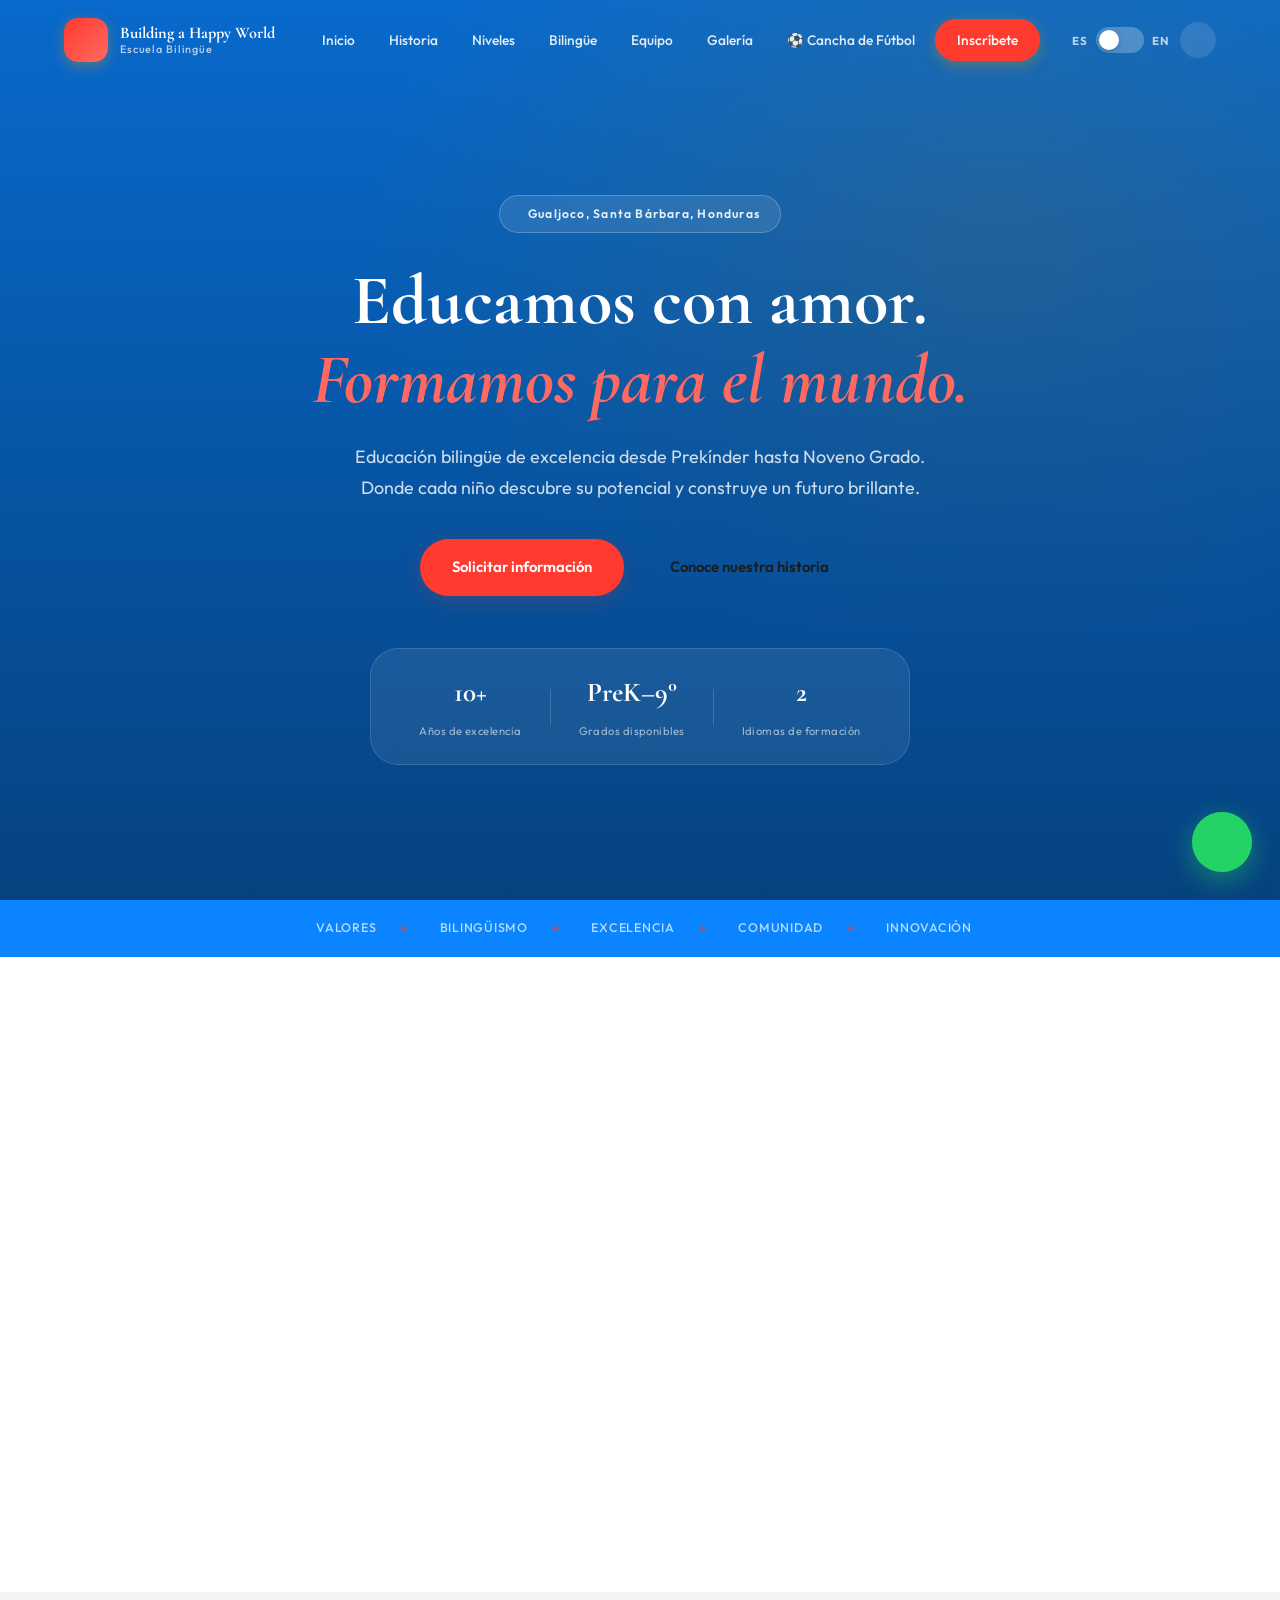
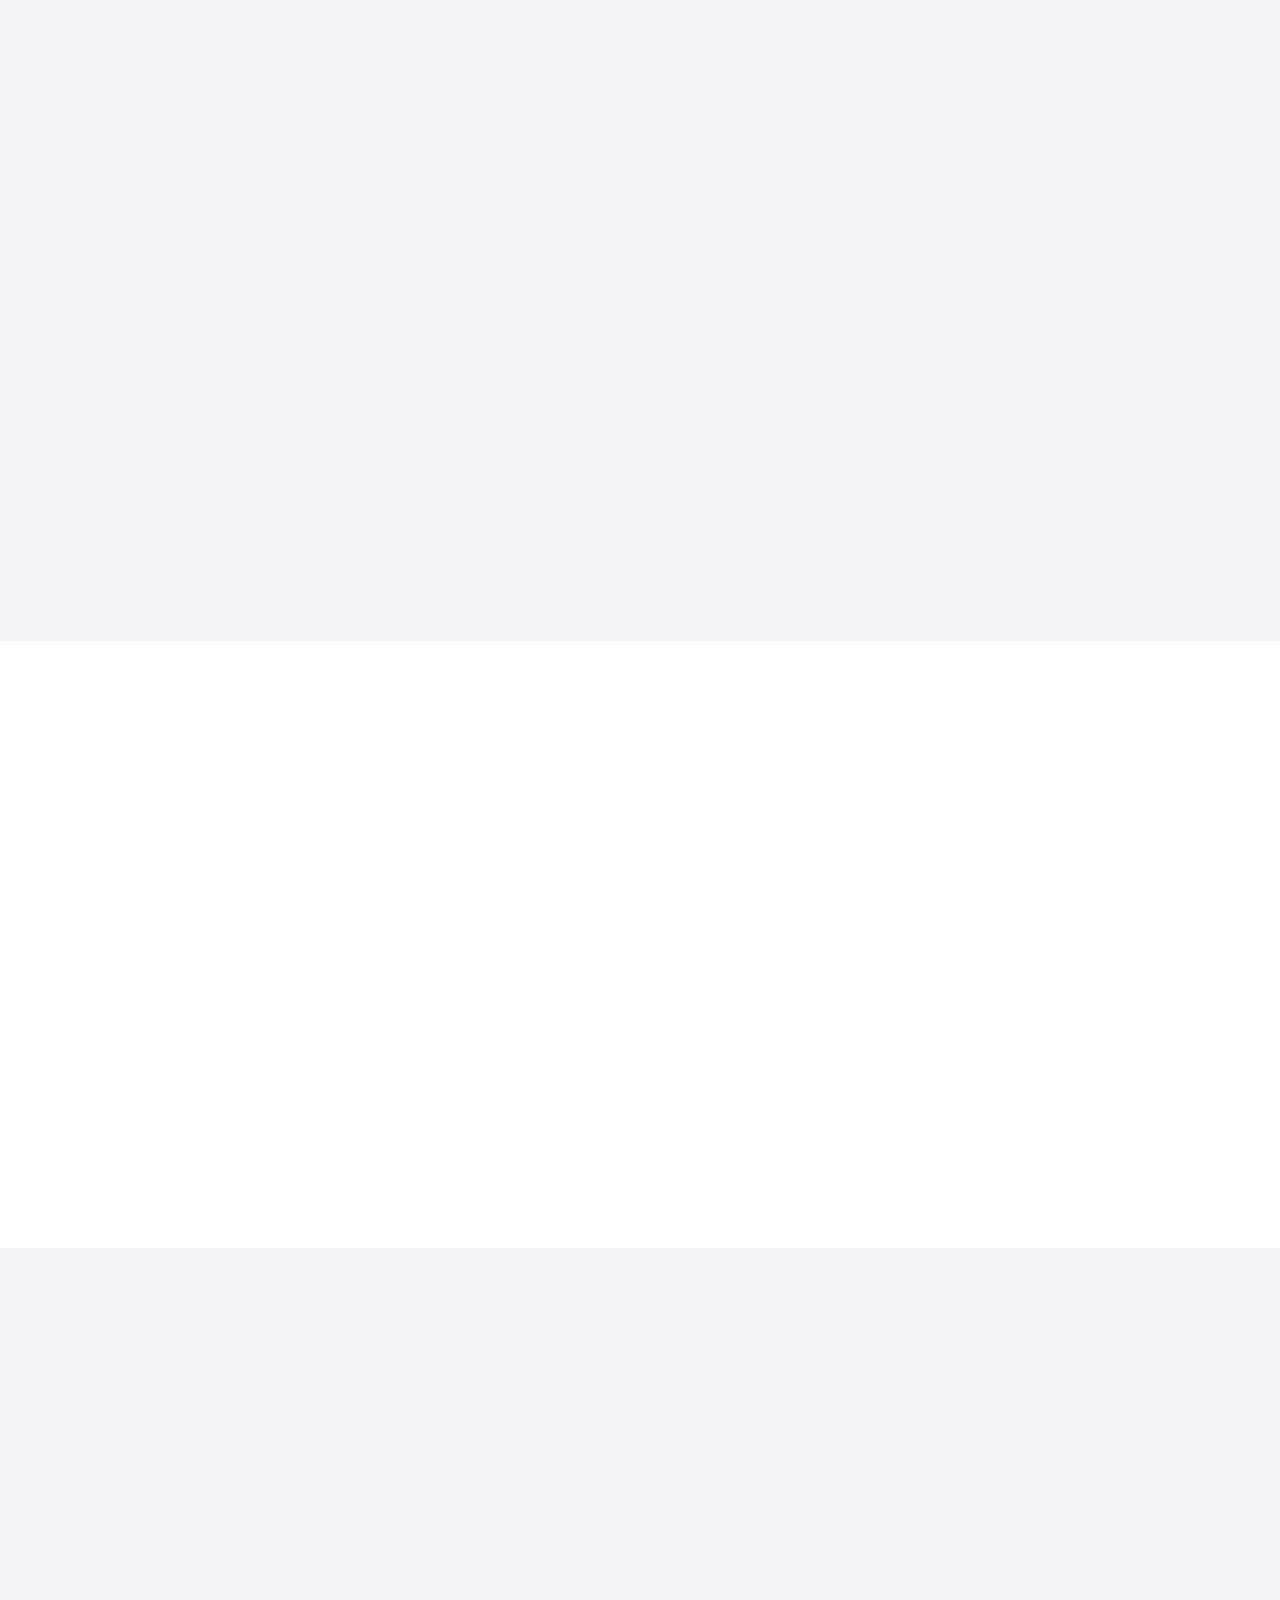
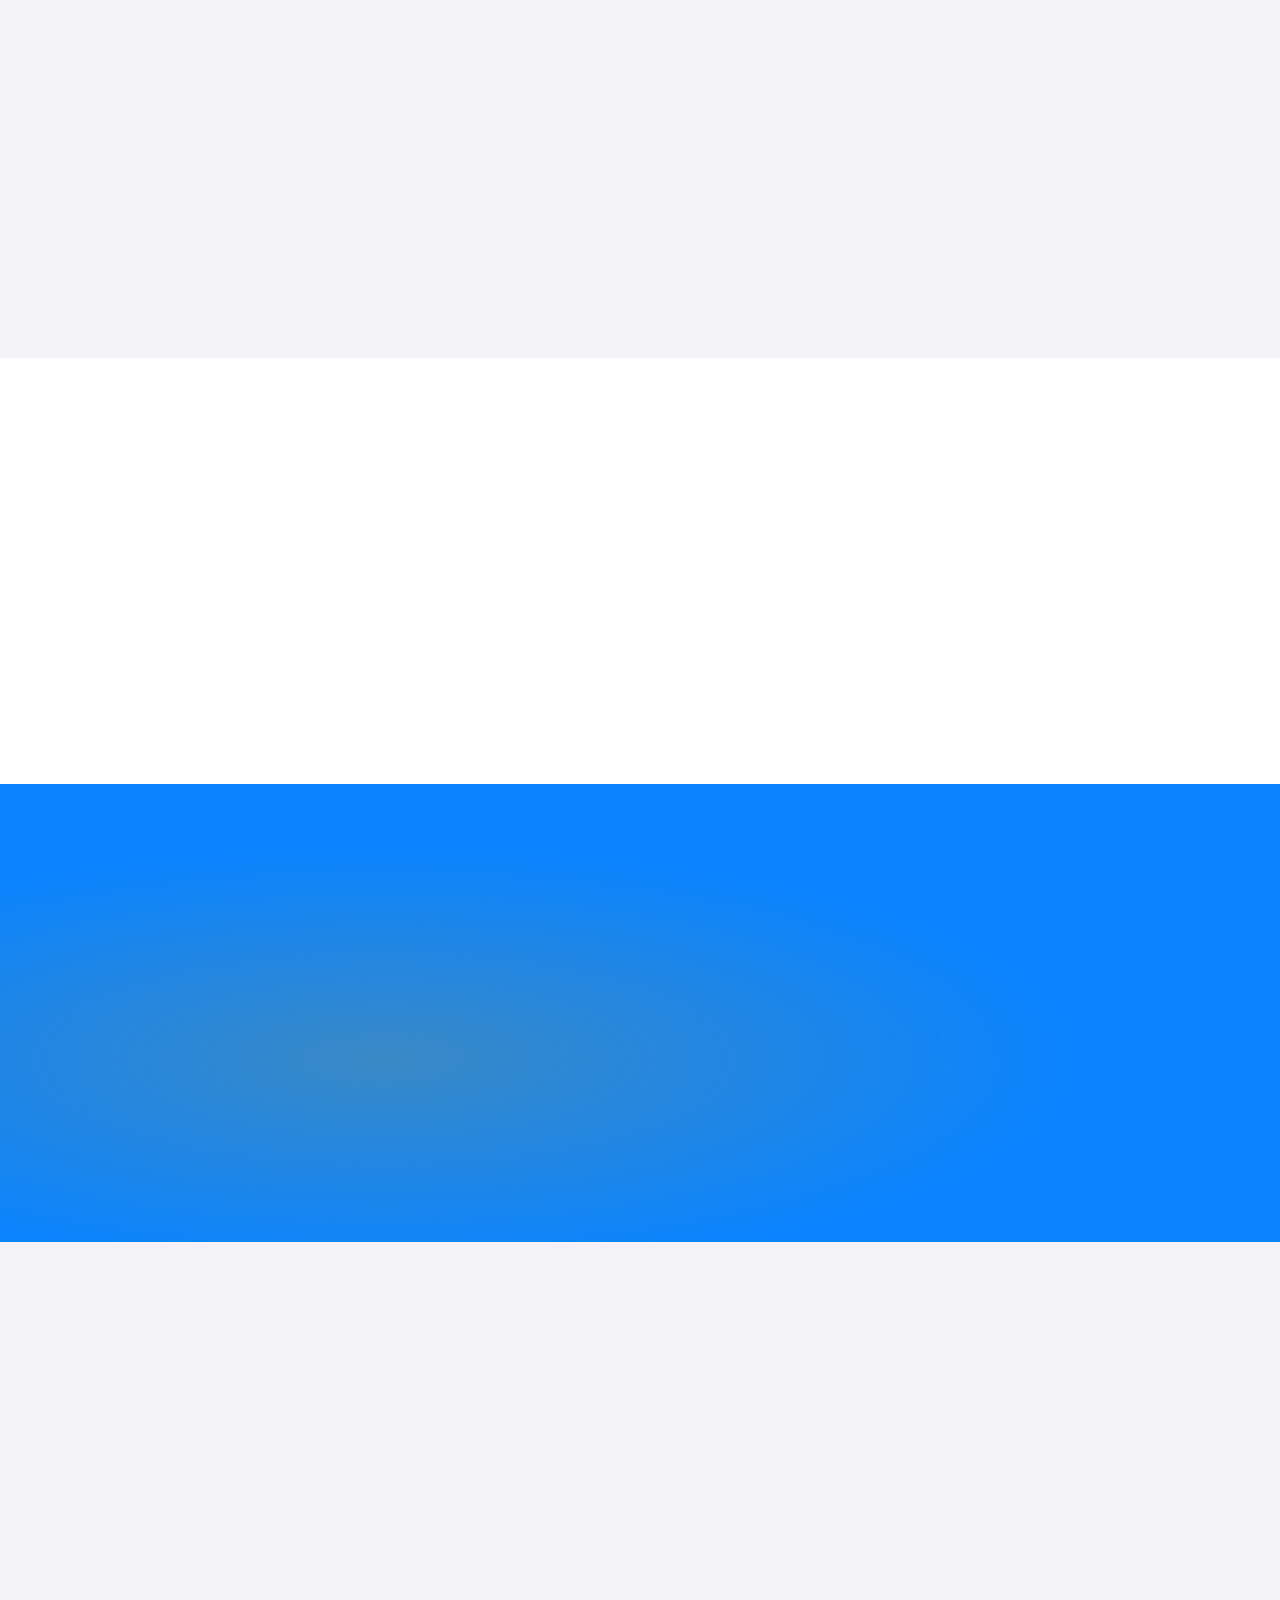
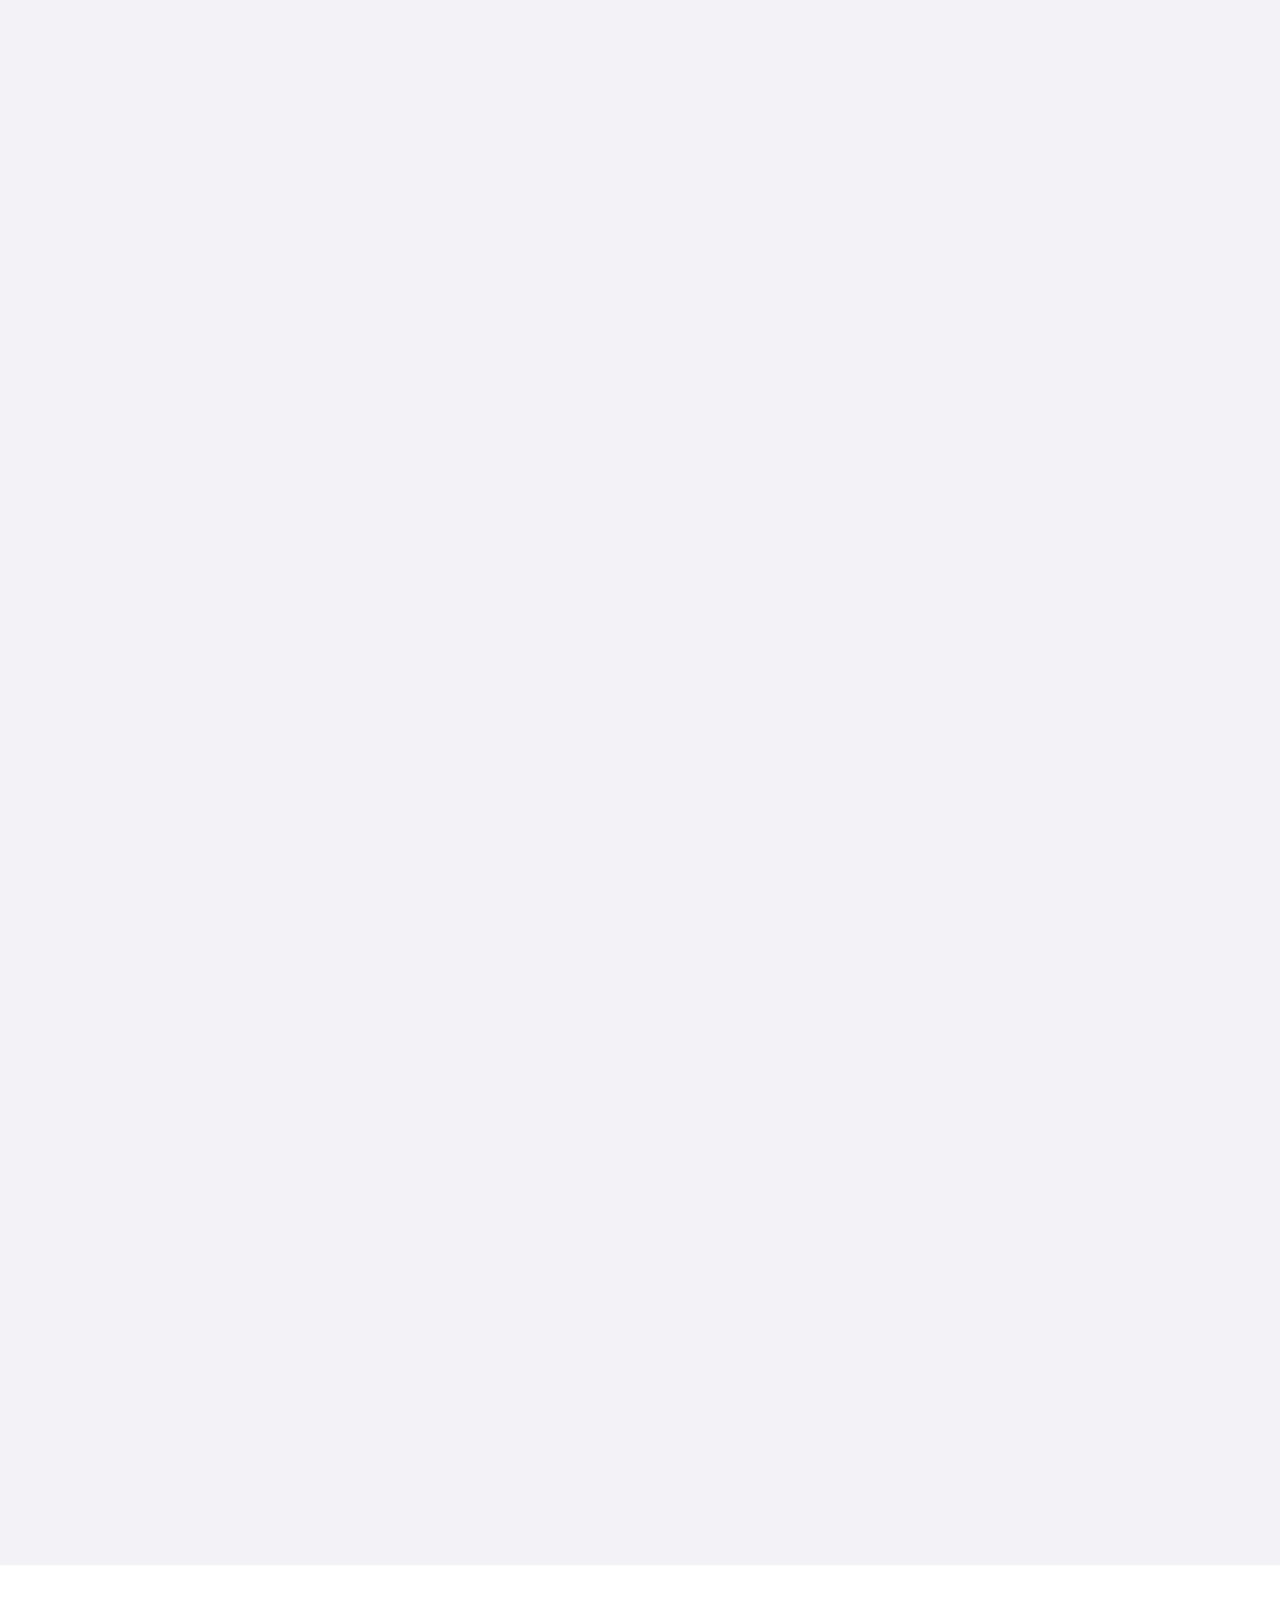
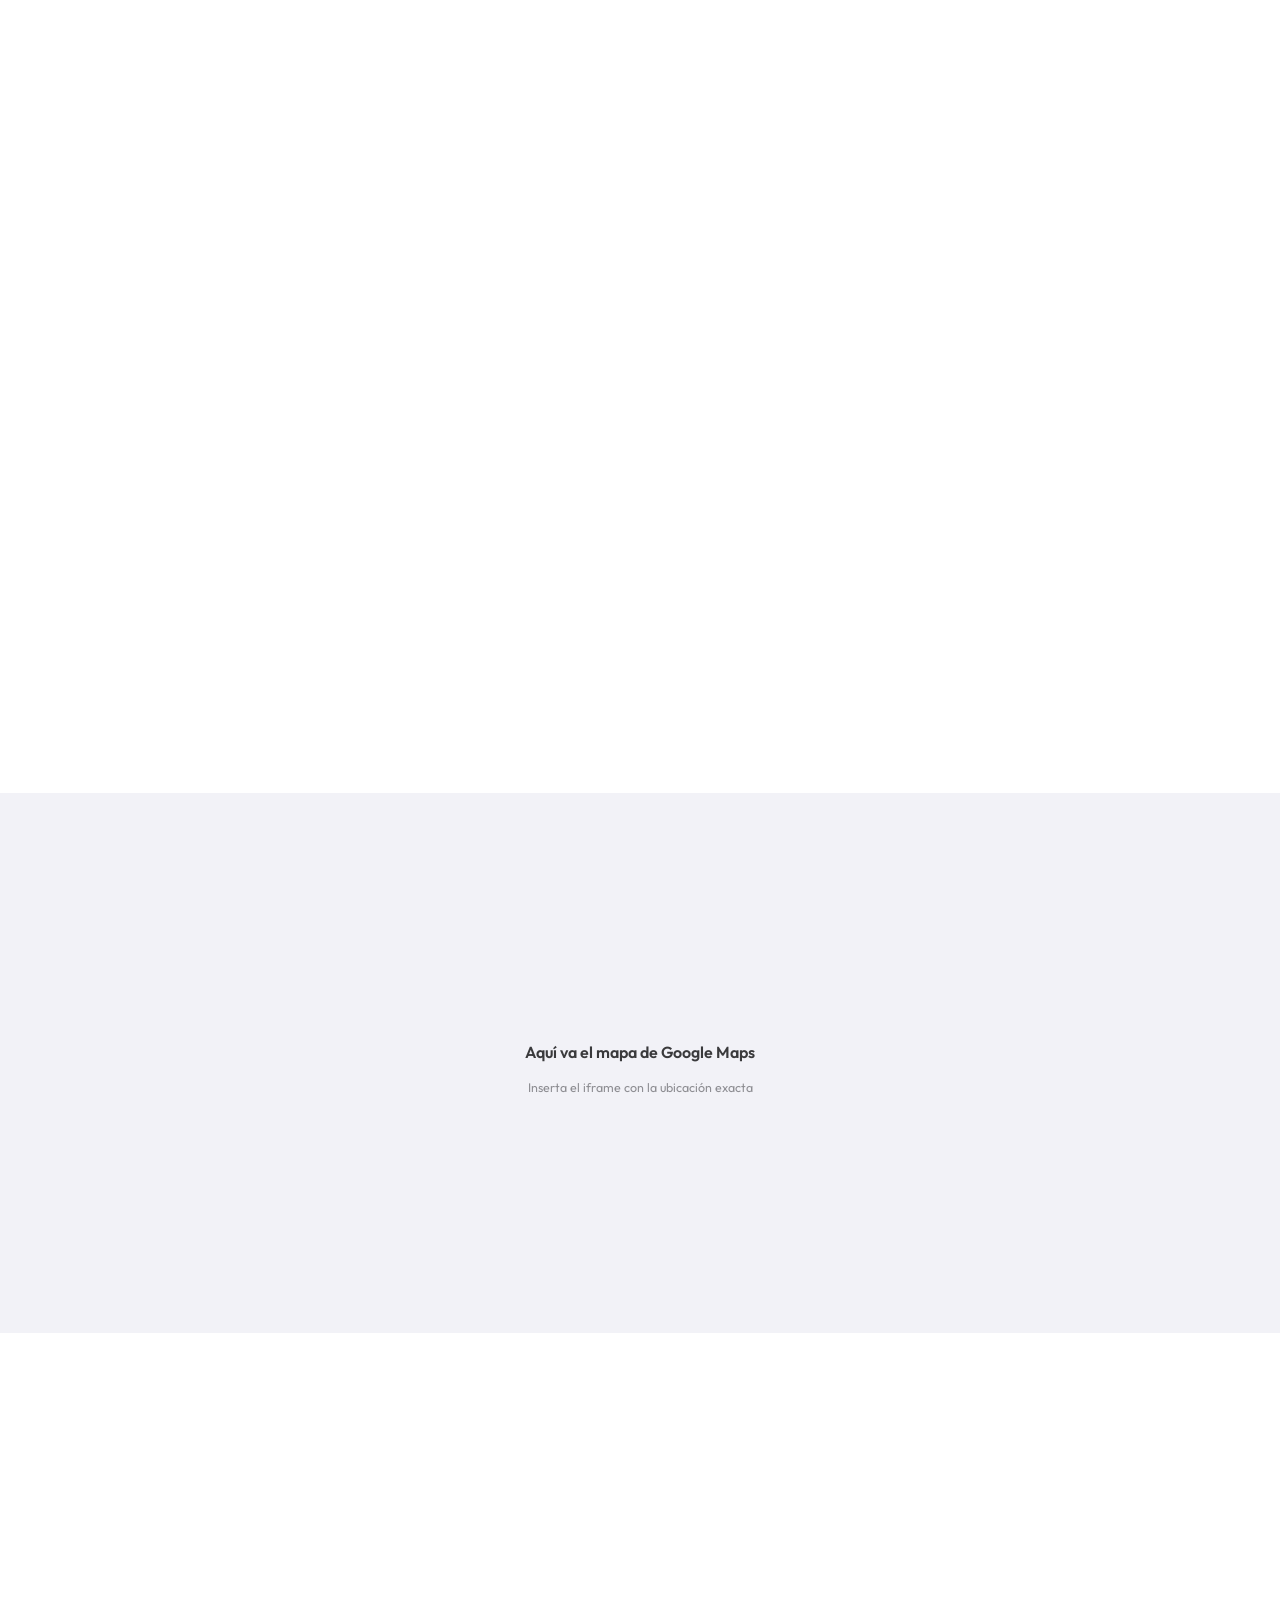
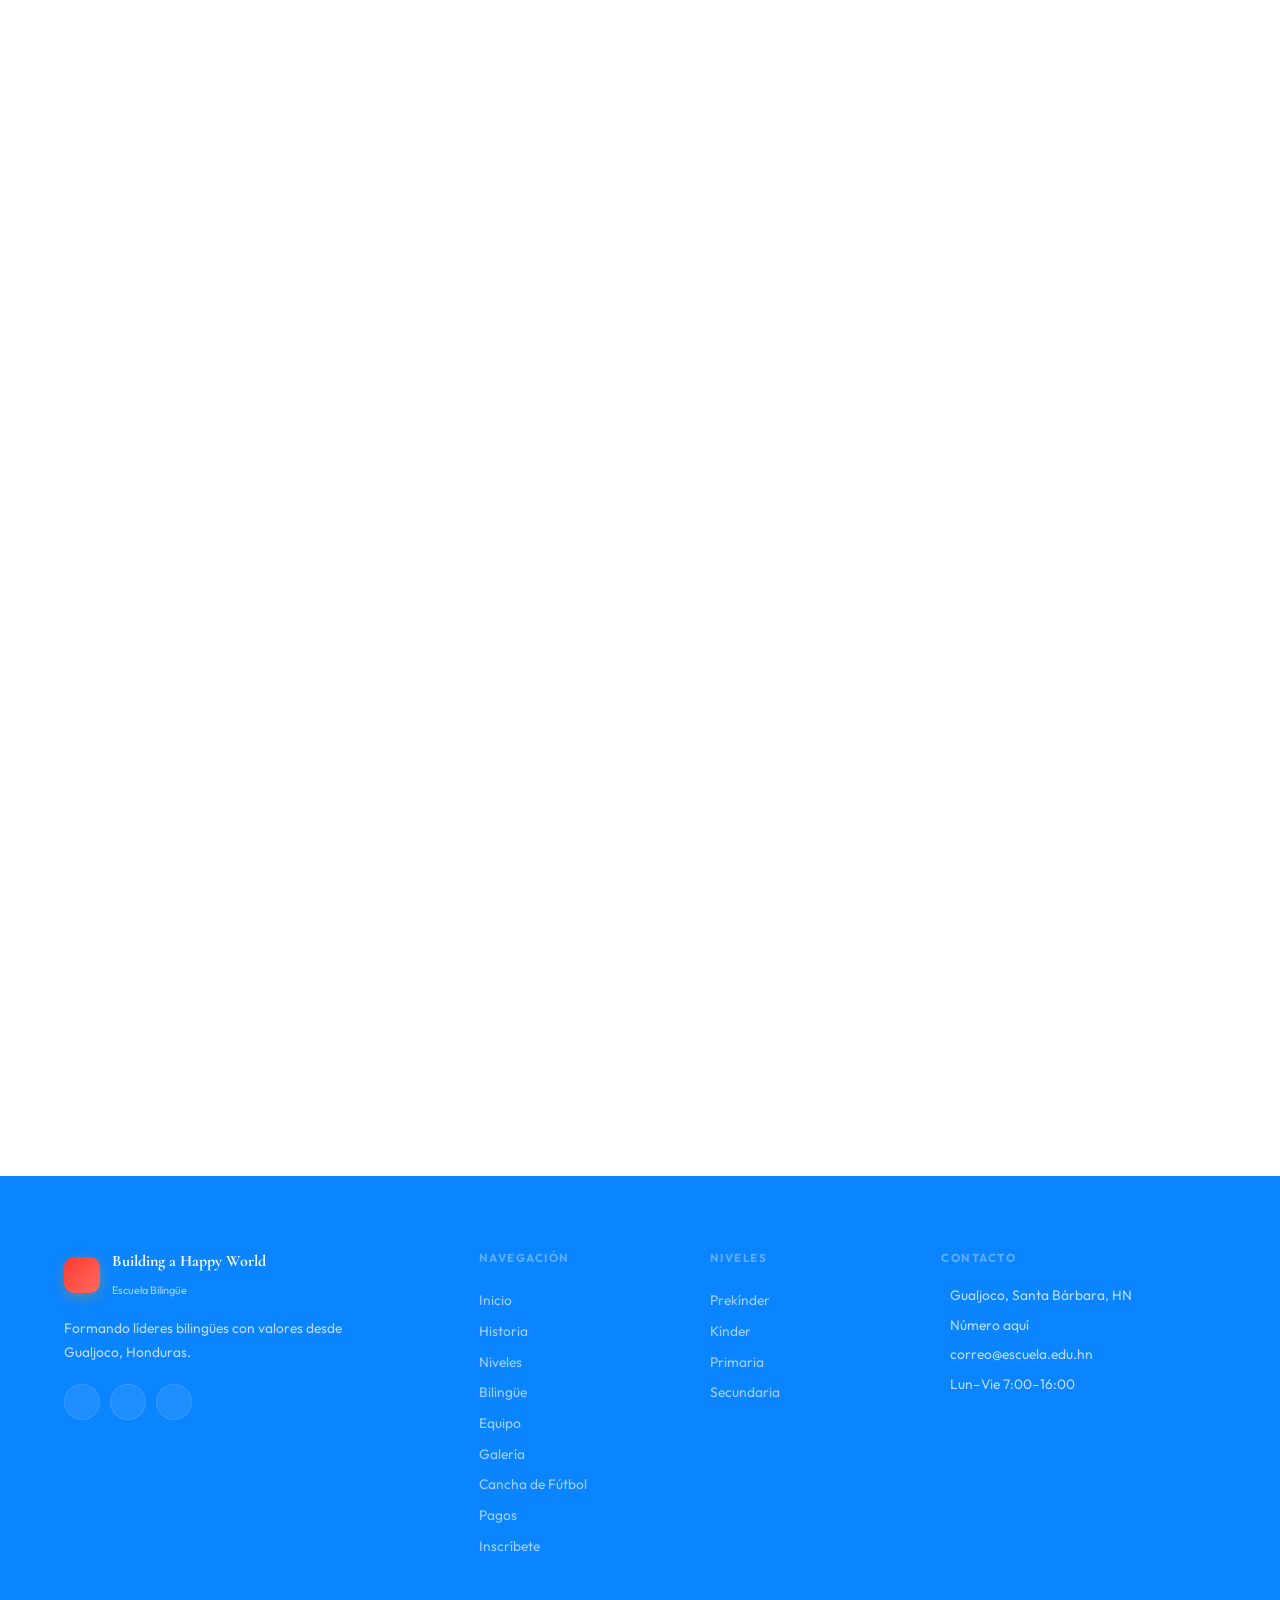
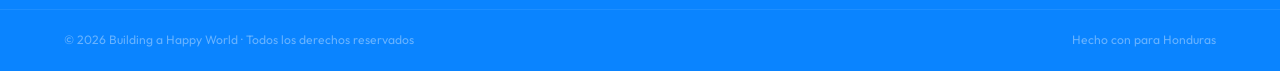
==== index.html @ a306c830 "Subida inicial primera" ====
<!DOCTYPE html>
<html lang="es">
<head>
  <meta charset="UTF-8" />
  <meta name="viewport" content="width=device-width, initial-scale=1.0" />
  <title>Building a Happy World | Escuela Bilingüe — Gualjoco, Santa Bárbara</title>
  <meta name="description" content="Escuela bilingüe de excelencia en Gualjoco, Santa Bárbara, Honduras. Formamos líderes bilingües desde Prekínder hasta Noveno Grado con valores, calidad académica y amor." />
  <meta name="keywords" content="escuela bilingüe Honduras, Santa Bárbara, Gualjoco, educación bilingüe, colegio privado Honduras" />
  <meta name="author" content="Building a Happy World" />
  <meta property="og:title" content="Building a Happy World | Escuela Bilingüe" />
  <meta property="og:description" content="Educación bilingüe de excelencia en Honduras. Prekínder hasta Noveno Grado." />
  <meta property="og:type" content="website" />

  <link rel="preconnect" href="https://fonts.googleapis.com" />
  <link rel="preconnect" href="https://fonts.gstatic.com" crossorigin />
  <link href="https://fonts.googleapis.com/css2?family=Cormorant+Garamond:ital,wght@0,400;0,500;0,600;0,700;1,400;1,600&family=Outfit:wght@300;400;500;600;700&display=swap" rel="stylesheet" />
  <link href="https://cdn.jsdelivr.net/npm/remixicon@4.2.0/fonts/remixicon.css" rel="stylesheet" />
  <link rel="stylesheet" href="styles.css" />
</head>
<body>

  <!-- ═══════════════════════════════════════════════════════════════
       NAVBAR
       ═══════════════════════════════════════════════════════════════ -->
  <header class="navbar" id="navbar">
    <div class="nav-container">
      <a href="#inicio" class="nav-logo">
        <div class="logo-emblem"><i class="ri-seedling-fill"></i></div>
        <div class="logo-words">
          <span class="logo-main" data-i18n="nav.schoolName">Building a Happy World</span>
          <span class="logo-sub" data-i18n="nav.tagline">Escuela Bilingüe</span>
        </div>
      </a>

      <nav class="nav-links" id="navLinks">
        <a href="#inicio"   class="nav-link" data-i18n="nav.home">Inicio</a>
        <a href="#historia" class="nav-link" data-i18n="nav.history">Historia</a>
        <a href="#niveles"  class="nav-link" data-i18n="nav.levels">Niveles</a>
        <a href="#bilingue" class="nav-link" data-i18n="nav.bilingual">Bilingüe</a>
        <a href="#equipo"   class="nav-link" data-i18n="nav.team">Equipo</a>
        <a href="#galeria"  class="nav-link" data-i18n="nav.gallery">Galería</a>
        <a href="#cancha"   class="nav-link" id="navFieldLink">⚽ Cancha de Fútbol</a>
        <a href="#pagos"    class="nav-link nav-pay" data-i18n="nav.payments">Pagos</a>
        <a href="#contacto" class="nav-link nav-enroll" data-i18n="nav.enroll">Inscríbete</a>
      </nav>

      <div class="nav-controls">
        <div class="lang-switch-wrap">
          <span class="lang-lbl" id="lbl-es">ES</span>
          <button class="lang-toggle" id="langToggle" aria-label="Switch language" role="switch" aria-checked="false">
            <span class="lang-knob"></span>
          </button>
          <span class="lang-lbl" id="lbl-en">EN</span>
        </div>

        <button class="dark-btn" id="darkToggle" aria-label="Cambiar tema">
          <i class="ri-moon-line" id="darkIcon"></i>
        </button>
      </div>

      <button class="hamburger" id="hamburger" aria-label="Menú">
        <span></span><span></span><span></span>
      </button>
    </div>
  </header>

  <!-- ═══════════════════════════════════════════════════════════════
       HERO
       ═══════════════════════════════════════════════════════════════ -->
  <section class="hero" id="inicio">
    <div class="hero-overlay"></div>
    <div class="hero-content">
      <span class="hero-badge">
        <i class="ri-map-pin-2-fill"></i>
        <span data-i18n="hero.location">Gualjoco, Santa Bárbara, Honduras</span>
      </span>
      <h1 class="hero-title">
        <span data-i18n="hero.title1">Educamos con amor.</span><br/>
        <em data-i18n="hero.title2">Formamos para el mundo.</em>
      </h1>
      <p class="hero-sub" data-i18n="hero.subtitle">
        Educación bilingüe de excelencia desde Prekínder hasta Noveno Grado. Donde cada niño descubre su potencial y construye un futuro brillante.
      </p>
      <div class="hero-ctas">
        <a href="#contacto" class="btn btn-gold" data-i18n="hero.cta1">Solicitar información</a>
        <a href="#historia" class="btn btn-white" data-i18n="hero.cta2">Conoce nuestra historia</a>
      </div>
      <div class="hero-stats">
        <div class="hs"><b>10+</b><span data-i18n="hero.stat1">Años de excelencia</span></div>
        <div class="hsdiv"></div>
        <div class="hs"><b>PreK–9°</b><span data-i18n="hero.stat2">Grados disponibles</span></div>
        <div class="hsdiv"></div>
        <div class="hs"><b>2</b><span data-i18n="hero.stat3">Idiomas de formación</span></div>
      </div>
    </div>
  </section>

  <!-- ═══════════════════════════════════════════════════════════════
       VALORES BAND
       ═══════════════════════════════════════════════════════════════ -->
  <div class="val-band">
    <div class="val-inner">
      <span><i class="ri-heart-fill"></i> <span data-i18n="values.v1">Valores</span></span>
      <b>◆</b>
      <span><i class="ri-global-fill"></i> <span data-i18n="values.v2">Bilingüismo</span></span>
      <b>◆</b>
      <span><i class="ri-book-3-fill"></i> <span data-i18n="values.v3">Excelencia</span></span>
      <b>◆</b>
      <span><i class="ri-team-fill"></i> <span data-i18n="values.v4">Comunidad</span></span>
      <b>◆</b>
      <span><i class="ri-lightbulb-fill"></i> <span data-i18n="values.v5">Innovación</span></span>
    </div>
  </div>

  <!-- ═══════════════════════════════════════════════════════════════
       HISTORIA
       ═══════════════════════════════════════════════════════════════ -->
  <section class="section" id="historia">
    <div class="container split-layout">
      <div class="split-text reveal-left">
        <span class="chip" data-i18n="history.chip">Nuestra Historia</span>
        <h2 class="sec-h" data-i18n="history.title">Un sueño que se convirtió en hogar</h2>
        <p class="sec-p" data-i18n="history.p1">
          Todo comenzó con un sueño: brindar a los niños de Gualjoco una educación bilingüe de calidad, sin tener que salir de su comunidad. Un grupo de educadores apasionados se unió con esa visión y abrió las puertas de Building a Happy World.
        </p>
        <p class="sec-p" data-i18n="history.p2">
          Lo que empezó con unos pocos estudiantes y mucho amor, hoy es una institución reconocida por su excelencia académica, su ambiente familiar y su compromiso con el bilingüismo desde los primeros años.
        </p>
        <div class="history-links">
          <a href="#equipo" class="btn btn-primary">Conoce a nuestro equipo</a>
          <a href="#contacto" class="btn btn-outline">Agenda una visita</a>
        </div>
      </div>
      <div class="split-media reveal-right">
        <div class="img-ph tall">
          <i class="ri-image-2-line"></i>
          <p data-i18n="ph.histImg">Foto de la fundación</p>
          <small>800 × 600 px</small>
        </div>
        <div class="founded-badge">
          <div class="founded-year" data-i18n="history.founded">Fundada</div>
          <span class="fb-yr">2014</span>
        </div>
      </div>
    </div>
  </section>

  <!-- ═══════════════════════════════════════════════════════════════
       NIVELES EDUCATIVOS
       ═══════════════════════════════════════════════════════════════ -->
  <section class="section sec-alt" id="niveles">
    <div class="container">
      <div class="sec-header reveal-up">
        <span class="chip" data-i18n="levels.chip">Oferta Educativa</span>
        <h2 class="sec-h" data-i18n="levels.title">Niveles educativos</h2>
        <p class="sec-sub" data-i18n="levels.sub">Acompañamos cada etapa del crecimiento de tu hijo con programas diseñados para su edad, ritmo y potencial.</p>
      </div>
      <div class="levels-grid">
        <div class="level-card reveal-up" style="--delay:.0s;--lc:#F59E0B">
          <div class="lc-stripe"></div>
          <div class="lc-ico"><i class="ri-sun-fill"></i></div>
          <h3 data-i18n="levels.l1.name">Prekínder</h3>
          <p class="lc-age" data-i18n="levels.l1.age">3 – 4 años</p>
          <p data-i18n="levels.l1.desc">Juego, exploración y primeros aprendizajes en ambiente bilingüe.</p>
        </div>
        <div class="level-card reveal-up" style="--delay:.1s;--lc:#10B981">
          <div class="lc-stripe"></div>
          <div class="lc-ico"><i class="ri-plant-fill"></i></div>
          <h3 data-i18n="levels.l2.name">Kínder</h3>
          <p class="lc-age" data-i18n="levels.l2.age">5 – 6 años</p>
          <p data-i18n="levels.l2.desc">Preparación integral con lecto-escritura bilingüe y desarrollo emocional.</p>
        </div>
        <div class="level-card reveal-up" style="--delay:.2s;--lc:#3B82F6">
          <div class="lc-stripe"></div>
          <div class="lc-ico"><i class="ri-book-2-fill"></i></div>
          <h3 data-i18n="levels.l3.name">Primaria</h3>
          <p class="lc-age" data-i18n="levels.l3.age">1° – 6° grado</p>
          <p data-i18n="levels.l3.desc">Base académica sólida con énfasis en ciencias, tecnología y bilingüismo.</p>
        </div>
        <div class="level-card reveal-up" style="--delay:.3s;--lc:#8B5CF6">
          <div class="lc-stripe"></div>
          <div class="lc-ico"><i class="ri-graduation-cap-fill"></i></div>
          <h3 data-i18n="levels.l4.name">Secundaria</h3>
          <p class="lc-age" data-i18n="levels.l4.age">7° – 9° grado</p>
          <p data-i18n="levels.l4.desc">Formación para el liderazgo con inglés avanzado y pensamiento crítico.</p>
        </div>
      </div>
    </div>
  </section>

  <!-- ═══════════════════════════════════════════════════════════════
       PROGRAMA BILINGÜE
       ═══════════════════════════════════════════════════════════════ -->
  <section class="section" id="bilingue">
    <div class="container bh-inner">
      <div class="bh-text reveal-left">
        <span class="chip" data-i18n="bilingual.chip">Programa Bilingüe</span>
        <h2 class="sec-h">
          <span data-i18n="bilingual.title">Dos idiomas,</span><br/>
          <em data-i18n="bilingual.titleEm">infinitas oportunidades</em>
        </h2>
        <p class="sec-p" data-i18n="bilingual.p">
          Nuestro programa garantiza fluidez real en español e inglés. No solo aprenden inglés: piensan, crean y sueñan en inglés.
        </p>
        <ul class="bi-features">
          <li><i class="ri-check-line"></i> <span data-i18n="bilingual.f1">Maestros nativos o certificados</span></li>
          <li><i class="ri-check-line"></i> <span data-i18n="bilingual.f2">Clases parcialmente en inglés</span></li>
          <li><i class="ri-check-line"></i> <span data-i18n="bilingual.f3">Actividades culturales bilingües</span></li>
          <li><i class="ri-check-line"></i> <span data-i18n="bilingual.f4">Evaluaciones en ambos idiomas</span></li>
          <li><i class="ri-check-line"></i> <span data-i18n="bilingual.f5">Preparación para certificaciones</span></li>
        </ul>
        <a href="#contacto" class="btn btn-primary" data-i18n="bilingual.cta">Quiero saber más</a>
      </div>
      <div class="bh-visual reveal-right">
        <div class="img-ph medium">
          <i class="ri-image-2-line"></i>
          <p data-i18n="ph.bilingual">Foto de clase bilingüe</p>
          <small>600 × 500 px</small>
        </div>
      </div>
    </div>
  </section>

  <!-- ═══════════════════════════════════════════════════════════════
       POR QUÉ ELEGIRNOS
       ═══════════════════════════════════════════════════════════════ -->
  <section class="section sec-alt" id="porquenos">
    <div class="container">
      <div class="sec-header reveal-up">
        <span class="chip" data-i18n="why.chip">¿Por qué nosotros?</span>
        <h2 class="sec-h" data-i18n="why.title">La diferencia que cambia vidas</h2>
      </div>
      <div class="reasons-grid">
        <div class="reason-card reveal-up" style="--delay:.0s">
          <span class="rn">01</span><i class="ri-shield-check-fill"></i>
          <h3 data-i18n="why.r1t">Ambiente seguro</h3>
          <p data-i18n="why.r1d">Un espacio donde cada niño se siente protegido y valorado.</p>
        </div>
        <div class="reason-card reveal-up" style="--delay:.1s">
          <span class="rn">02</span><i class="ri-user-star-fill"></i>
          <h3 data-i18n="why.r2t">Docentes apasionados</h3>
          <p data-i18n="why.r2d">Maestros dedicados al éxito personal y académico de cada alumno.</p>
        </div>
        <div class="reason-card reveal-up" style="--delay:.2s">
          <span class="rn">03</span><i class="ri-heart-fill"></i>
          <h3 data-i18n="why.r3t">Educación con valores</h3>
          <p data-i18n="why.r3d">Formamos personas íntegras. El carácter importa tanto como el conocimiento.</p>
        </div>
        <div class="reason-card reveal-up" style="--delay:.3s">
          <span class="rn">04</span><i class="ri-bar-chart-grouped-fill"></i>
          <h3 data-i18n="why.r4t">Resultados reales</h3>
          <p data-i18n="why.r4d">Nuestros egresados sobresalen con bases sólidas para su futuro.</p>
        </div>
        <div class="reason-card reveal-up" style="--delay:.4s">
          <span class="rn">05</span><i class="ri-parent-fill"></i>
          <h3 data-i18n="why.r5t">Familia integrada</h3>
          <p data-i18n="why.r5d">Comunicación abierta y trabajo conjunto entre padres y maestros.</p>
        </div>
        <div class="reason-card reveal-up" style="--delay:.5s">
          <span class="rn">06</span><i class="ri-building-fill"></i>
          <h3 data-i18n="why.r6t">Entorno inspirador</h3>
          <p data-i18n="why.r6d">Instalaciones pensadas para el aprendizaje activo y la creatividad.</p>
        </div>
      </div>
    </div>
  </section>

  <!-- ═══════════════════════════════════════════════════════════════
       EQUIPO
       ═══════════════════════════════════════════════════════════════ -->
  <section class="section" id="equipo">
    <div class="container">
      <div class="sec-header reveal-up">
        <span class="chip" data-i18n="team.chip">Nuestro Equipo</span>
        <h2 class="sec-h" data-i18n="team.title">Conoce a nuestro equipo</h2>
        <p class="sec-sub" data-i18n="team.sub">Profesionales apasionados por la educación, comprometidos con el desarrollo integral de cada estudiante.</p>
      </div>
      <div class="teachers-grid" id="teachersGrid"></div>
    </div>
  </section>

  <!-- ═══════════════════════════════════════════════════════════════
       INSCRIPCIONES (CTA)
       ═══════════════════════════════════════════════════════════════ -->
  <section class="cta-section">
    <div class="cta-overlay"></div>
    <div class="container cta-inner reveal-up">
      <span class="cta-badge" id="enrollBadge">🎓 Inscripciones Abiertas</span>
      <h2 class="cta-title" data-i18n="cta.title">Dale a tu hijo el mejor comienzo</h2>
      <p class="cta-sub" id="ctaSub">Cupos limitados. Asegura el lugar de tu hijo para el próximo ciclo escolar.</p>
      <div class="cta-btns">
        <a href="#contacto" class="btn btn-gold" id="ctaBtn1">Inscribir ahora</a>
        <a href="#" class="btn btn-outline-w" id="ctaWa" data-i18n="cta.btn2">WhatsApp directo</a>
      </div>
    </div>
  </section>

  <!-- ═══════════════════════════════════════════════════════════════
       PAGOS
       ═══════════════════════════════════════════════════════════════ -->
  <section class="section sec-alt" id="pagos">
    <div class="container">
      <div class="sec-header reveal-up">
        <span class="chip" data-i18n="pay.chip">Pagos</span>
        <h2 class="sec-h" data-i18n="pay.title">Mensualidades y pagos</h2>
        <p class="sec-sub" data-i18n="pay.sub">Realiza tus pagos de forma rápida, segura y sin complicaciones.</p>
      </div>
      <div class="pay-grid">
        <div class="pay-card pay-bank reveal-up" style="--delay:.0s">
          <div class="pc-icon"><i class="ri-bank-line"></i></div>
          <h3 data-i18n="pay.bank.title">Transferencia bancaria</h3>
          <p class="pc-sub" data-i18n="pay.bank.sub">Depósito o transferencia directa a nuestra cuenta:</p>
          <div class="bank-info">
            <div class="bank-row">
              <span data-i18n="pay.bank.bankLabel">Banco</span>
              <b id="payBankName">Tu banco aquí</b>
            </div>
            <div class="bank-row">
              <span data-i18n="pay.bank.accountLabel">Cuenta</span>
              <b id="payAccountNum">XXXX-XXXX-XXXX</b>
            </div>
            <div class="bank-row">
              <span data-i18n="pay.bank.holderLabel">Titular</span>
              <b id="payAccountHolder">Nombre del titular</b>
            </div>
            <div class="bank-row">
              <span data-i18n="pay.bank.typeLabel">Tipo</span>
              <b data-i18n="pay.bank.accountType">Cuenta de ahorros</b>
            </div>
          </div>
          <button class="btn btn-primary pay-wa-btn" id="payBankWa">
            <i class="ri-whatsapp-line"></i>
            <span data-i18n="pay.bank.sendProof">Enviar comprobante por WhatsApp</span>
          </button>
          <p class="pc-hint" data-i18n="pay.bank.hint">Envía foto del comprobante para confirmar tu pago.</p>
        </div>

        <div class="pay-card pay-wa reveal-up" style="--delay:.1s">
          <div class="pc-icon pc-icon--wa"><i class="ri-whatsapp-line"></i></div>
          <h3 data-i18n="pay.wa.title">Pago por WhatsApp</h3>
          <p class="pc-sub" data-i18n="pay.wa.sub">Coordina tu pago directamente con administración. Rápido y con confirmación inmediata.</p>
          <ul class="pay-steps">
            <li><span class="ps-n">1</span><span data-i18n="pay.wa.step1">Realiza tu depósito o transferencia</span></li>
            <li><span class="ps-n">2</span><span data-i18n="pay.wa.step2">Toma foto al comprobante</span></li>
            <li><span class="ps-n">3</span><span data-i18n="pay.wa.step3">Envíalo por WhatsApp</span></li>
            <li><span class="ps-n">4</span><span data-i18n="pay.wa.step4">Recibe tu confirmación de pago</span></li>
          </ul>
          <button class="btn btn-gold pay-wa-btn" id="payContactWa">
            <i class="ri-whatsapp-line"></i>
            <span data-i18n="pay.wa.btn">Contactar administración</span>
          </button>
        </div>

        <div class="pay-card pay-soon reveal-up" style="--delay:.2s">
          <div class="pc-icon pc-icon--soon"><i class="ri-link"></i></div>
          <span class="soon-badge" data-i18n="pay.soon.badge">Próximamente</span>
          <h3 data-i18n="pay.soon.title">Pago en línea</h3>
          <p class="pc-sub" data-i18n="pay.soon.sub">Estamos trabajando para que puedas pagar con tarjeta o billetera digital directamente desde el sitio.</p>
          <ul class="soon-list">
            <li><i class="ri-bank-card-line"></i> Visa / Mastercard</li>
            <li><i class="ri-paypal-line"></i> PayPal</li>
            <li><i class="ri-smartphone-line"></i> <span data-i18n="pay.soon.mobile">Billeteras digitales</span></li>
          </ul>
          <button class="btn btn-outline-soon" disabled>
            <i class="ri-time-line"></i>
            <span data-i18n="pay.soon.btn">En desarrollo</span>
          </button>
        </div>
      </div>
    </div>
  </section>

  <!-- ═══════════════════════════════════════════════════════════════
       GALERÍA
       ═══════════════════════════════════════════════════════════════ -->
  <section class="section sec-alt" id="galeria">
    <div class="container">
      <div class="sec-header reveal-up">
        <span class="chip" data-i18n="gallery.chip">Galería</span>
        <h2 class="sec-h" data-i18n="gallery.title">La vida en nuestra escuela</h2>
        <p class="sec-sub" data-i18n="gallery.sub">Momentos que capturan nuestra esencia: aprendizaje, alegría y comunidad.</p>
      </div>
      <div class="gallery-grid reveal-up">
        <div class="gi gi-tall"><div class="img-ph gal-ph"><i class="ri-image-line"></i><span>1200×800px</span></div><span class="gi-lbl" data-i18n="gallery.l1">Vida escolar</span></div>
        <div class="gi"><div class="img-ph gal-ph"><i class="ri-image-line"></i><span>600×400px</span></div><span class="gi-lbl" data-i18n="gallery.l2">Clases</span></div>
        <div class="gi"><div class="img-ph gal-ph"><i class="ri-image-line"></i><span>600×400px</span></div><span class="gi-lbl" data-i18n="gallery.l3">Actividades</span></div>
        <div class="gi"><div class="img-ph gal-ph"><i class="ri-image-line"></i><span>600×400px</span></div><span class="gi-lbl" data-i18n="gallery.l4">Deportes</span></div>
        <div class="gi"><div class="img-ph gal-ph"><i class="ri-image-line"></i><span>600×400px</span></div><span class="gi-lbl" data-i18n="gallery.l5">Arte</span></div>
      </div>
    </div>
  </section>

  <!-- ═══════════════════════════════════════════════════════════════
       CONTACTO
       ═══════════════════════════════════════════════════════════════ -->
  <section class="section" id="contacto">
    <div class="container split-layout">
      <div class="split-text reveal-left">
        <span class="chip" data-i18n="contact.chip">Contacto</span>
        <h2 class="sec-h" data-i18n="contact.title">Hablemos sobre<br/>el futuro de tu hijo</h2>
        <p class="sec-p" data-i18n="contact.p">Estamos aquí para responder todas tus preguntas. Escríbenos, llámanos o visítanos.</p>
        <div class="ci-list">
          <div class="ci-item">
            <div class="ci-ico"><i class="ri-map-pin-2-fill"></i></div>
            <div><b data-i18n="contact.locLabel">Ubicación</b><span data-i18n="contact.location">Gualjoco, Santa Bárbara, Honduras</span></div>
          </div>
          <div class="ci-item">
            <div class="ci-ico"><i class="ri-phone-fill"></i></div>
            <div><b data-i18n="contact.phoneLabel">Teléfono / WhatsApp</b><span id="contactPhone">Número aquí</span></div>
          </div>
          <div class="ci-item">
            <div class="ci-ico"><i class="ri-mail-fill"></i></div>
            <div><b data-i18n="contact.emailLabel">Correo</b><span>correo@escuela.edu.hn</span></div>
          </div>
          <div class="ci-item">
            <div class="ci-ico"><i class="ri-time-fill"></i></div>
            <div><b data-i18n="contact.hoursLabel">Horario</b><span data-i18n="contact.hours">Lun–Vie 7:00–16:00</span></div>
          </div>
        </div>
        <div class="contact-socials">
          <a href="#" aria-label="Facebook"><i class="ri-facebook-fill"></i></a>
          <a href="#" aria-label="Instagram"><i class="ri-instagram-line"></i></a>
          <a href="#" id="waContact" aria-label="WhatsApp"><i class="ri-whatsapp-line"></i></a>
        </div>
      </div>
      <div class="split-form reveal-right">
        <h3 data-i18n="form.title">Solicitar información</h3>
        <p class="form-note" data-i18n="form.note">Completa el formulario y te contactamos muy pronto.</p>

        <div class="fg">
          <label data-i18n="form.nameLabel">Nombre completo</label>
          <input type="text" id="formName" data-i18n-ph="form.namePh" placeholder="Tu nombre completo" maxlength="100"/>
        </div>
        <div class="fg">
          <label data-i18n="form.phoneLabel">Teléfono / WhatsApp</label>
          <input type="tel" id="formPhone" placeholder="+504" maxlength="20"/>
        </div>
        <div class="fg">
          <label data-i18n="form.emailLabel">Correo electrónico</label>
          <input type="email" id="formEmail" placeholder="tu@correo.com" maxlength="100"/>
        </div>
        <div class="fg">
          <label data-i18n="form.levelLabel">Grado de interés</label>
          <select id="formLevel">
            <option value="" data-i18n="form.levelDef">Selecciona un nivel</option>
            <option data-i18n="form.lvl1">Prekínder</option>
            <option data-i18n="form.lvl2">Kínder</option>
            <option data-i18n="form.lvl3">1° – 3° Grado</option>
            <option data-i18n="form.lvl4">4° – 6° Grado</option>
            <option data-i18n="form.lvl5">7° – 9° Grado</option>
          </select>
        </div>
        <div class="fg">
          <label data-i18n="form.msgLabel">Mensaje (opcional)</label>
          <textarea id="formMsg" data-i18n-ph="form.msgPh" placeholder="¿Alguna pregunta específica?" maxlength="500" rows="3"></textarea>
        </div>

        <button class="btn btn-primary full-w" id="formSubmit">
          <i class="ri-send-plane-fill"></i>
          <span data-i18n="form.submit">Enviar solicitud</span>
        </button>
        <p class="form-disc" data-i18n="form.disc">* Tu información es confidencial.</p>
      </div>
    </div>
  </section>

  <!-- ═══════════════════════════════════════════════════════════════
       MAPA
       ═══════════════════════════════════════════════════════════════ -->
  <div id="mapa" style="padding: 80px 0; background: var(--sky);">
    <div class="container">
      <div class="map-ph">
        <i class="ri-map-2-line"></i>
        <p data-i18n="map.ph">Aquí va el mapa de Google Maps</p>
        <small data-i18n="map.sub">Inserta el iframe con la ubicación exacta</small>
      </div>
    </div>
  </div>

  <!-- ═══════════════════════════════════════════════════════════════
       FOOTER
       ═══════════════════════════════════════════════════════════════ -->


  <!-- ══════════════════════ CANCHA DE FÚTBOL RÁPIDO ══════════════════════ -->
  <section class="section" id="cancha">
    <div class="container">

      <div class="sec-header reveal-up">
        <span class="chip" id="fieldChip">Cancha Sintética</span>
        <h2 class="sec-h" id="fieldTitle">Cancha de Fútbol Rápido</h2>
        <p class="sec-sub" id="fieldSub">Grama sintética de primera calidad, iluminación nocturna y espacio para tus eventos.</p>
      </div>

      <!--
        FOTOS DE LA CANCHA — Cómo agregar fotos reales:
        1. Crea la carpeta: images/cancha/
        2. Reemplaza cada <div class="fg-placeholder...">
           con: <img src="images/cancha/foto.jpg" alt="Cancha" />
        Tamaño recomendado: 1200×800 px principal · 600×400 px secundarias
      -->
      <div class="field-gallery reveal-up">
        <div class="fg-item fg-main">
          <div class="fg-placeholder green">
            <i class="ri-football-line"></i>
            <span id="fieldPhoto1">Foto principal · 1200×800 px</span>
          </div>
          <div class="fg-overlay"><i class="ri-zoom-in-line"></i></div>
        </div>
        <div class="fg-item">
          <div class="fg-placeholder green">
            <i class="ri-sun-line"></i>
            <span id="fieldPhoto2">Vista de día · 600×400 px</span>
          </div>
          <div class="fg-overlay"><i class="ri-zoom-in-line"></i></div>
        </div>
        <div class="fg-item">
          <div class="fg-placeholder green">
            <i class="ri-moon-line"></i>
            <span id="fieldPhoto3">Vista nocturna · 600×400 px</span>
          </div>
          <div class="fg-overlay"><i class="ri-zoom-in-line"></i></div>
        </div>
        <div class="fg-item">
          <div class="fg-placeholder green">
            <i class="ri-group-line"></i>
            <span id="fieldPhoto4">Evento / partido · 600×400 px</span>
          </div>
          <div class="fg-overlay"><i class="ri-zoom-in-line"></i></div>
        </div>
        <div class="fg-item">
          <div class="fg-placeholder">
            <i class="ri-image-add-line"></i>
            <span id="fieldPhoto5">Foto adicional · 600×400 px</span>
          </div>
          <div class="fg-overlay"><i class="ri-zoom-in-line"></i></div>
        </div>
      </div>

      <div class="field-grid">

        <!-- HORARIOS -->
        <div class="field-card accent-green reveal-up">
          <div class="fc-icon green"><i class="ri-calendar-line"></i></div>
          <div class="fc-title" id="fieldSchedTitle">Horarios de apertura</div>
          <div class="fc-sub"   id="fieldSchedSub">La cancha está disponible según el siguiente horario.</div>
          <div class="sched-row">
            <span class="sched-day"   id="fieldDayWeek">Lun – Vie</span>
            <span class="sched-time"  id="fieldHoraSemana">3:00 PM – 11:00 PM</span>
            <span class="sched-badge" id="fieldAvail1">Disponible</span>
          </div>
          <div class="sched-row">
            <span class="sched-day"   id="fieldDayWeekend">Sáb – Dom</span>
            <span class="sched-time"  id="fieldHoraFinde">7:00 AM – 11:00 PM</span>
            <span class="sched-badge" id="fieldAvail2">Disponible</span>
          </div>
          <div class="sched-row">
            <span class="sched-day"   id="fieldDayEvent">Eventos</span>
            <span class="sched-time"  id="fieldDayEventTime">Reserva de día completo</span>
          </div>
        </div>

        <!-- PRECIOS -->
        <div class="field-card accent-gold reveal-up">
          <div class="fc-icon gold"><i class="ri-price-tag-3-line"></i></div>
          <div class="fc-title" id="fieldPriceTitle">Tarifas</div>
          <div class="fc-sub"   id="fieldPriceSub">Precios por hora o por evento. Consulta disponibilidad.</div>
          <div class="price-row">
            <div class="price-label">
              <b    id="fieldPriceWeekLbl">Lunes a Viernes</b>
              <span id="fieldPriceWeekSub">3:00 PM – 11:00 PM</span>
            </div>
            <div class="price-amount" id="fieldPriceSemana">L. 500 / hora</div>
          </div>
          <div class="price-row">
            <div class="price-label">
              <b    id="fieldPriceWkndLbl">Sábado y Domingo</b>
              <span id="fieldPriceWkndSub">7:00 AM – 11:00 PM</span>
            </div>
            <div class="price-amount" id="fieldPriceFinde">L. 600 / hora</div>
          </div>
          <div class="price-row">
            <div class="price-label">
              <b    id="fieldPriceEvtLbl">Eventos especiales</b>
              <span id="fieldPriceEvtSub">Día completo (Sáb – Dom)</span>
            </div>
            <div class="price-amount" id="fieldPriceEvento">L. 3,500 / día</div>
          </div>
        </div>

        <!-- RESERVAR -->
        <div class="field-card field-reserve reveal-up">
          <div class="fr-icon"><i class="ri-whatsapp-line"></i></div>
          <div class="fc-title" id="fieldReserveTitle">¡Reserva tu hora!</div>
          <div class="fc-sub"   id="fieldReserveSub">Escríbenos por WhatsApp y confirmamos tu reservación al instante.</div>
          <div class="field-amenities">
            <span class="amenity-tag"><i class="ri-football-line"></i><span id="fieldAmenity1">Grama sintética</span></span>
            <span class="amenity-tag"><i class="ri-flashlight-line"></i><span id="fieldAmenity2">Iluminación nocturna</span></span>
            <span class="amenity-tag"><i class="ri-trophy-line"></i><span id="fieldAmenity3">Torneos y eventos</span></span>
            <span class="amenity-tag"><i class="ri-group-line"></i><span id="fieldAmenity4">Fútbol rápido</span></span>
          </div>
          <button class="btn btn-gold" id="fieldReserveBtn">
            <i class="ri-whatsapp-line"></i>
            <span id="fieldReserveBtnTxt">Reservar por WhatsApp</span>
          </button>
          <p class="reserve-note" id="fieldReserveNote">Respuesta inmediata · Sin costo de reserva</p>
        </div>

      </div><!-- /field-grid -->
    </div>
  </section>

  <!-- Lightbox fotos cancha -->
  <div class="field-lightbox" id="fieldLightbox">
    <span class="lb-close" id="lbClose"><i class="ri-close-line"></i></span>
    <img src="" alt="Cancha" id="lbImg" />
  </div>

  <footer class="footer">
    <div class="footer-top">
      <div class="container footer-grid">
        <div class="footer-brand">
          <div class="footer-logo">
            <div class="logo-emblem sm"><i class="ri-seedling-fill"></i></div>
            <div><b>Building a Happy World</b><span data-i18n="nav.tagline">Escuela Bilingüe</span></div>
          </div>
          <p data-i18n="footer.desc">Formando líderes bilingües con valores desde Gualjoco, Honduras.</p>
          <div class="footer-social">
            <a href="#" aria-label="Facebook"><i class="ri-facebook-fill"></i></a>
            <a href="#" aria-label="Instagram"><i class="ri-instagram-line"></i></a>
            <a href="#" id="waFooter" aria-label="WhatsApp"><i class="ri-whatsapp-line"></i></a>
          </div>
        </div>
        <div class="footer-col">
          <h4 data-i18n="footer.nav">Navegación</h4>
          <a href="#inicio" data-i18n="nav.home">Inicio</a>
          <a href="#historia" data-i18n="nav.history">Historia</a>
          <a href="#niveles" data-i18n="nav.levels">Niveles</a>
          <a href="#bilingue" data-i18n="nav.bilingual">Bilingüe</a>
          <a href="#equipo" data-i18n="nav.team">Equipo</a>
          <a href="#galeria" data-i18n="nav.gallery">Galería</a>
          <a href="#cancha" id="footerFieldLink">Cancha de Fútbol</a>
          <a href="#pagos" data-i18n="nav.payments">Pagos</a>
          <a href="#contacto" data-i18n="nav.enroll">Inscríbete</a>
        </div>
        <div class="footer-col">
          <h4 data-i18n="footer.levels">Niveles</h4>
          <a href="#niveles" data-i18n="levels.l1.name">Prekínder</a>
          <a href="#niveles" data-i18n="levels.l2.name">Kínder</a>
          <a href="#niveles" data-i18n="levels.l3.name">Primaria</a>
          <a href="#niveles" data-i18n="levels.l4.name">Secundaria</a>
        </div>
        <div class="footer-col">
          <h4 data-i18n="footer.contact">Contacto</h4>
          <p><i class="ri-map-pin-line"></i> Gualjoco, Santa Bárbara, HN</p>
          <p><i class="ri-phone-line"></i> <span id="footerPhone">Número aquí</span></p>
          <p><i class="ri-mail-line"></i> correo@escuela.edu.hn</p>
          <p><i class="ri-time-line"></i> <span data-i18n="contact.hours">Lun–Vie 7:00–16:00</span></p>
        </div>
      </div>
    </div>
    <div class="footer-bottom">
      <div class="container fbot-row">
        <span>© 2026 Building a Happy World · <span data-i18n="footer.rights">Todos los derechos reservados</span></span>
        <span><span data-i18n="footer.made">Hecho con</span> <i class="ri-heart-fill"></i> <span data-i18n="footer.for">para Honduras</span></span>
      </div>
    </div>
  </footer>

  <!-- ═══════════════════════════════════════════════════════════════
       WhatsApp FAB & Toast
       ═══════════════════════════════════════════════════════════════ -->
  <a href="#" class="wa-fab" id="waFab" target="_blank" rel="noopener" aria-label="WhatsApp">
    <i class="ri-whatsapp-line"></i>
    <span class="wa-pulse"></span>
    <span class="wa-tip" data-i18n="wa.tip">¡Escríbenos!</span>
  </a>

  <div class="toast" id="toast">
    <i class="ri-checkbox-circle-fill"></i>
    <span data-i18n="toast.msg">¡Gracias! Nos pondremos en contacto pronto.</span>
  </div>

  <script src="script.js"></script>
</body>
</html>
---- styles.css ----
/* ═══════════════════════════════════════════════════════════════
   BUILDING A HAPPY WORLD v2 — styles.css
   Escuela Bilingüe | Gualjoco, Santa Bárbara, Honduras
   ═══════════════════════════════════════════════════════════════
   COLORES PRINCIPALES — edítalos para cambiar el tema completo
   ═══════════════════════════════════════════════════════════════ */
:root {
  /* ── Paleta Apple iOS — Minimalista & Premium ────────── */
  --navy:       #0A84FF;    /* Azul primario iOS */
  --blue:       #0071E3;    /* Azul medio iOS */
  --blue-v:     #0A84FF;    /* Azul acento */
  --gold:       #FF3B30;    /* Rojo acento — solo acciones clave */
  --gold-l:     #FF6961;    /* Rojo suave */
  --gold-pale:  #FFF1F0;    /* Rojo muy suave — fondos */
  --sky:        #F2F2F7;    /* Fondo secundario gris claro iOS */
  --white:      #FFFFFF;
  --gray-50:    #F2F2F7;
  --gray-100:   #F2F2F7;
  --gray-200:   #E5E5EA;
  --gray-400:   #8E8E93;
  --gray-600:   #3A3A3C;
  --text:       #1C1C1E;    /* Casi negro iOS */
  --text-m:     #3A3A3C;

  --font-d:     'Cormorant Garamond', Georgia, serif;
  --font-b:     'Outfit', system-ui, sans-serif;

  --r:          12px;
  --r-lg:       20px;
  --r-xl:       28px;
  --sh:         0 2px 12px rgba(0,0,0,0.07);
  --sh-lg:      0 8px 40px rgba(0,0,0,0.12);
  --tr:         0.3s cubic-bezier(0.4,0,0.2,1);
}

/* ─── RESET ─── */
*,*::before,*::after{box-sizing:border-box;margin:0;padding:0}
html{scroll-behavior:smooth;font-size:16px}
body{font-family:var(--font-b);color:var(--text);background:var(--white);line-height:1.65;overflow-x:hidden}
img{display:block;max-width:100%;height:auto}
a{text-decoration:none;color:inherit}
ul{list-style:none}
button{font-family:var(--font-b)}

/* ─── LAYOUT ─── */
.container{max-width:1200px;margin:0 auto;padding:0 24px}
.section{padding:96px 0}
.sec-alt{background:var(--sky)}
.sec-header,.section-header{text-align:center;max-width:680px;margin:0 auto 64px}

/* ─── CHIP / LABEL ─── */
.chip,.section-chip{
  display:inline-block;
  font-size:.73rem;font-weight:600;letter-spacing:.13em;text-transform:uppercase;
  color:var(--blue-v);background:rgba(10,132,255,.09);
  padding:6px 16px;border-radius:100px;margin-bottom:14px;
}
.chip.light{color:var(--gold-l);background:rgba(255,255,255,.18)}

/* ─── TITLES ─── */
.sec-h{font-family:var(--font-d);font-size:clamp(1.85rem,3.5vw,2.75rem);font-weight:700;color:var(--navy);line-height:1.18;margin-bottom:18px}
.sec-h.light,.section-title.light{color:var(--white)}
.sec-h.italic{font-style:italic;color:var(--gold-l);margin-top:-8px}
.sec-p,.section-p,.section-desc{font-size:1.03rem;color:var(--text-m);line-height:1.78}
.sec-p+.sec-p{margin-top:14px}
.sec-sub,.section-sub{font-size:1.03rem;color:var(--text-m)}

/* ─── SPLIT LAYOUT ─── */
.split-layout{display:grid;grid-template-columns:1fr 1fr;gap:72px;align-items:center}

/* ─── BUTTONS ─── */
.btn{
  display:inline-flex;align-items:center;gap:8px;
  padding:14px 30px;border-radius:100px;
  font-size:.93rem;font-weight:600;cursor:pointer;
  transition:var(--tr);border:2px solid transparent;
}
.btn-primary{background:var(--blue-v);color:var(--white);box-shadow:0 4px 20px rgba(10,132,255,.22)}
.btn-primary:hover{background:var(--blue);transform:translateY(-2px);box-shadow:0 8px 32px rgba(10,132,255,.32)}
.btn-gold{background:var(--gold);color:var(--white);box-shadow:0 4px 20px rgba(255,59,48,.20)}
.btn-gold:hover{background:#CC2F26;transform:translateY(-2px);box-shadow:0 8px 28px rgba(255,59,48,.30)}
.btn-outline-w{background:transparent;color:var(--white);border-color:rgba(255,255,255,.6)}
.btn-outline-w:hover{background:rgba(255,255,255,.12);border-color:var(--white)}
.full-w{width:100%;justify-content:center}

/* ─── IMAGE PLACEHOLDERS ─── */
.img-ph{
  display:flex;flex-direction:column;align-items:center;justify-content:center;gap:12px;
  background:linear-gradient(135deg,var(--sky),var(--gray-200));
  border:2px dashed var(--gray-400);border-radius:var(--r-xl);
  color:var(--gray-600);text-align:center;padding:24px;
}
.img-ph i{font-size:2.5rem;opacity:.4}
.img-ph p,.img-ph span{font-size:.84rem;font-weight:500}
.img-ph small{font-size:.73rem;color:var(--gray-400)}
.img-ph.tall{height:440px}
.img-ph.medium{height:380px}
.img-ph.dark{
  background:linear-gradient(135deg,rgba(255,255,255,.07),rgba(255,255,255,.02));
  border-color:rgba(255,255,255,.22);color:rgba(255,255,255,.65);
}
.img-ph.gal-ph,.img-ph.gallery-ph{height:100%;border-radius:0;border:none}

/* Real images inside placeholders' containers */
.split-img,.bh-img{width:100%;height:440px;object-fit:cover;border-radius:var(--r-xl);box-shadow:var(--sh-lg)}
.bh-img{height:380px}

/* ─── ANIMATIONS ─── */
.anim-fade{animation:fadeIn .7s ease both}
.anim-up{animation:slideUp .75s ease both}
.d1{animation-delay:.18s}.d2{animation-delay:.34s}.d3{animation-delay:.52s}
@keyframes fadeIn{from{opacity:0}to{opacity:1}}
@keyframes slideUp{from{opacity:0;transform:translateY(30px)}to{opacity:1;transform:none}}

.reveal-up,.reveal-left,.reveal-right{opacity:0;transition:opacity .7s ease,transform .7s ease}
.reveal-up{transform:translateY(40px)}
.reveal-left{transform:translateX(-40px)}
.reveal-right{transform:translateX(40px)}
.reveal-up.visible,.reveal-left.visible,.reveal-right.visible{opacity:1;transform:none}
.reveal-up[style*="--delay"]{transition-delay:var(--delay,0s)}

/* Lang switch fade */
body.lang-transition *{transition:color .25s ease, background-color .25s ease!important}

/* ══════════════════════════════
   NAVBAR
══════════════════════════════ */
.navbar{
  position:fixed;top:0;left:0;right:0;z-index:1000;
  padding:18px 0;transition:var(--tr);
}
.navbar.scrolled{
  background:rgba(255,255,255,.92);
  backdrop-filter:blur(18px);-webkit-backdrop-filter:blur(18px);
  box-shadow:var(--sh);padding:10px 0;
}
.nav-container{
  max-width:1200px;margin:0 auto;padding:0 24px;
  display:flex;align-items:center;justify-content:space-between;gap:20px;
}

/* Logo */
.nav-logo{display:flex;align-items:center;gap:12px;color:var(--white);transition:color var(--tr)}
.navbar.scrolled .nav-logo{color:var(--navy)}
.logo-emblem{
  width:44px;height:44px;border-radius:14px;flex-shrink:0;
  background:linear-gradient(135deg,var(--gold),var(--gold-l));
  display:flex;align-items:center;justify-content:center;
  font-size:1.3rem;color:var(--white);
  box-shadow:0 4px 14px rgba(200,153,26,.4);
}
.logo-emblem.sm,.logo-emblem.small{width:36px;height:36px;border-radius:10px;font-size:1rem}
.logo-words{display:flex;flex-direction:column;line-height:1.18}
.logo-main{font-family:var(--font-d);font-size:1.02rem;font-weight:700}
.logo-sub{font-size:.68rem;opacity:.7;letter-spacing:.08em;font-weight:500}

/* Nav links */
.nav-links{display:flex;align-items:center;gap:6px}
.nav-link{font-size:.86rem;font-weight:500;color:rgba(255,255,255,.88);padding:8px 14px;border-radius:100px;transition:var(--tr)}
.nav-link:hover{color:var(--white);background:rgba(255,255,255,.12)}
.navbar.scrolled .nav-link{color:var(--gray-600)}
.navbar.scrolled .nav-link:hover{color:var(--navy);background:var(--sky)}
.nav-enroll{
  background:var(--gold)!important;color:var(--white)!important;
  padding:10px 22px!important;box-shadow:0 4px 14px rgba(200,153,26,.38);
}
.nav-enroll:hover{background:#CC2F26!important;transform:translateY(-1px)}
/* Ocultar enlace "Pagos" dentro del menú de nav en desktop (aparece en nav-controls) */
.nav-pay{display:none}

/* ── Nav controls (pagos + idioma + dark) ── */
.nav-controls{display:flex;align-items:center;gap:10px;flex-shrink:0}

/* Botón "Pagos" en navbar desktop */
.btn-pay-nav{
  display:inline-flex;align-items:center;gap:6px;
  padding:8px 18px;border-radius:100px;
  font-size:.82rem;font-weight:600;letter-spacing:.02em;cursor:pointer;
  background:rgba(255,255,255,.12);color:rgba(255,255,255,.9);
  border:1px solid rgba(255,255,255,.22);transition:var(--tr);
}
.btn-pay-nav:hover{background:rgba(255,255,255,.22);color:var(--white)}
.navbar.scrolled .btn-pay-nav{
  background:var(--sky);color:var(--navy);border-color:var(--gray-200);
}
.navbar.scrolled .btn-pay-nav:hover{background:var(--gold-pale);border-color:var(--gold)}
.btn-pay-nav i{font-size:1rem}

/* Lang toggle */
.lang-switch-wrap{display:flex;align-items:center;gap:8px;flex-shrink:0}
.lang-lbl{font-size:.72rem;font-weight:700;letter-spacing:.08em;color:rgba(255,255,255,.7);transition:color var(--tr)}
.navbar.scrolled .lang-lbl{color:var(--gray-600)}
.lang-lbl.active{color:var(--gold-l)!important}
.navbar.scrolled .lang-lbl.active{color:var(--gold)!important}
.lang-toggle{
  width:48px;height:26px;border-radius:100px;border:none;cursor:pointer;
  background:rgba(255,255,255,.25);
  position:relative;transition:background var(--tr);outline:none;
  flex-shrink:0;
}
.navbar.scrolled .lang-toggle{background:var(--gray-200)}
.lang-toggle.en-active{background:var(--gold)}
.lang-knob{
  position:absolute;top:3px;left:3px;
  width:20px;height:20px;border-radius:50%;background:var(--white);
  box-shadow:0 2px 6px rgba(0,0,0,.2);
  transition:transform var(--tr);
}
.lang-toggle.en-active .lang-knob{transform:translateX(22px)}

/* Dark mode button */
.dark-btn{
  width:36px;height:36px;border-radius:50%;border:none;cursor:pointer;
  background:rgba(255,255,255,.12);color:rgba(255,255,255,.85);
  display:flex;align-items:center;justify-content:center;
  font-size:1rem;transition:var(--tr);flex-shrink:0;
}
.dark-btn:hover{background:rgba(255,255,255,.25);color:var(--white);transform:rotate(20deg)}
.navbar.scrolled .dark-btn{background:var(--sky);color:var(--navy)}
.navbar.scrolled .dark-btn:hover{background:var(--gray-200)}

/* Hamburger */
.hamburger{display:none;flex-direction:column;gap:5px;background:none;border:none;cursor:pointer;padding:6px}
.hamburger span{display:block;width:24px;height:2px;background:var(--white);border-radius:2px;transition:var(--tr)}
.navbar.scrolled .hamburger span{background:var(--navy)}
.hamburger.active span:nth-child(1){transform:translateY(7px) rotate(45deg)}
.hamburger.active span:nth-child(2){opacity:0}
.hamburger.active span:nth-child(3){transform:translateY(-7px) rotate(-45deg)}

/* ══════════════════════════════
   HERO
══════════════════════════════ */
.hero{
  min-height:100vh;display:flex;align-items:center;
  position:relative;padding:140px 24px 80px;

  /* ════════════════════════════════════════════════
     HERO BACKGROUND
     Opción A — Gradiente (actual, sin foto):
       Déjalo como está.
     Opción B — Con foto real:
       background-image: url('images/hero-bg.jpg');
       background-size: cover;
       background-position: center;
     ════════════════════════════════════════════════ */
  background:
    radial-gradient(ellipse at 25% 60%, rgba(10,132,255,.22) 0%, transparent 55%),
    radial-gradient(ellipse at 78% 25%, rgba(200,153,26,.18) 0%, transparent 45%),
    linear-gradient(150deg, var(--navy) 0%, #0A84FF 50%, #0A84FF 100%);
}
.hero-overlay{
  position:absolute;inset:0;pointer-events:none;
  background:linear-gradient(to bottom,rgba(0,0,0,.2) 0%,rgba(0,0,0,.5) 100%);
}
.hero-content{position:relative;z-index:1;max-width:780px;margin:0 auto;text-align:center}
.hero-badge{
  display:inline-flex;align-items:center;gap:8px;
  background:rgba(255,255,255,.1);border:1px solid rgba(255,255,255,.22);
  color:rgba(255,255,255,.9);font-size:.76rem;font-weight:600;letter-spacing:.1em;
  padding:8px 20px;border-radius:100px;margin-bottom:28px;backdrop-filter:blur(8px);
}
.hero-title{
  font-family:var(--font-d);font-size:clamp(2.4rem,6vw,4.4rem);font-weight:700;
  color:var(--white);line-height:1.13;margin-bottom:22px;
}
.hero-title em{font-style:italic;color:var(--gold-l)}
.hero-sub{font-size:clamp(1rem,2vw,1.12rem);color:rgba(255,255,255,.8);max-width:580px;margin:0 auto 36px;line-height:1.72}
.hero-ctas{display:flex;gap:14px;justify-content:center;flex-wrap:wrap;margin-bottom:52px}
.hero-stats{
  display:flex;align-items:center;justify-content:center;gap:28px;flex-wrap:wrap;
  background:rgba(255,255,255,.08);backdrop-filter:blur(12px);
  border:1px solid rgba(255,255,255,.14);border-radius:var(--r-xl);
  padding:22px 36px;max-width:540px;margin:0 auto;
}
.hs{text-align:center}
.hs b{display:block;font-family:var(--font-d);font-size:1.7rem;font-weight:700;color:var(--white)}
.hs span{font-size:.7rem;color:rgba(255,255,255,.6);letter-spacing:.04em}
.hsdiv{width:1px;height:36px;background:rgba(255,255,255,.18)}
.hero-scroll-hint{
  position:absolute;bottom:30px;left:50%;transform:translateX(-50%);
  display:flex;flex-direction:column;align-items:center;gap:8px;
  color:rgba(255,255,255,.45);font-size:.72rem;letter-spacing:.1em;
  animation:bounceY 2.2s ease-in-out infinite;
}
.scroll-bar{width:1px;height:40px;background:linear-gradient(to bottom,transparent,rgba(255,255,255,.45))}
@keyframes bounceY{0%,100%{transform:translateX(-50%) translateY(0)}50%{transform:translateX(-50%) translateY(10px)}}

/* ══════════════════════════════
   BANDA DE VALORES
══════════════════════════════ */
.val-band{background:var(--navy);padding:18px 0}
.val-inner{
  max-width:1200px;margin:0 auto;padding:0 24px;
  display:flex;align-items:center;justify-content:center;gap:24px;flex-wrap:wrap;
}
.val-inner span{display:flex;align-items:center;gap:8px;color:rgba(255,255,255,.7);font-size:.78rem;font-weight:500;letter-spacing:.06em;text-transform:uppercase}
.val-inner i{color:var(--gold-l);font-size:1rem}
.val-inner b{color:var(--gold);font-size:.6rem;opacity:.5}

/* ══════════════════════════════
   HISTORIA
══════════════════════════════ */
.split-media{position:relative}
.founded-badge{
  position:absolute;bottom:-18px;right:-18px;
  background:var(--gold);color:var(--white);
  border-radius:var(--r-xl);padding:20px 24px;
  text-align:center;box-shadow:0 8px 28px rgba(200,153,26,.4);
  display:flex;flex-direction:column;align-items:center;
}
.fb-yr{font-family:var(--font-d);font-size:2rem;font-weight:700;line-height:1}
.fb-lbl{font-size:.72rem;font-weight:600;letter-spacing:.1em;text-transform:uppercase;opacity:.85}

.founders-row{display:flex;flex-direction:column;gap:14px;margin:24px 0 32px}
.founder-card{
  display:flex;align-items:center;gap:14px;
  background:var(--sky);border-radius:var(--r);padding:14px 18px;
  border-left:3px solid var(--gold);
}
.founder-av{
  width:44px;height:44px;border-radius:50%;flex-shrink:0;
  background:linear-gradient(135deg,var(--blue-v),var(--navy));
  display:flex;align-items:center;justify-content:center;
  color:var(--white);font-size:1.2rem;
}
/* Real founder photo */
.founder-avatar-img{width:44px;height:44px;border-radius:50%;object-fit:cover;flex-shrink:0}

.founder-card b{display:block;font-size:.9rem;color:var(--navy);margin-bottom:2px}
.founder-card span{font-size:.78rem;color:var(--text-m)}

/* ══════════════════════════════
   NIVELES
══════════════════════════════ */
.levels-grid{display:grid;grid-template-columns:repeat(auto-fit,minmax(260px,1fr));gap:28px}
.level-card{
  background:var(--white);border-radius:var(--r-xl);padding:36px 28px;
  box-shadow:var(--sh);border:1px solid var(--gray-200);
  position:relative;overflow:hidden;transition:var(--tr);
}
.level-card:hover{transform:translateY(-6px);box-shadow:var(--sh-lg)}
.lc-top{position:absolute;top:0;left:0;right:0;height:4px;background:var(--lc, var(--blue-v)));border-radius:4px 4px 0 0}
.lc-icon{
  width:54px;height:54px;border-radius:16px;margin-bottom:20px;
  background:color-mix(in srgb,var(--lc, var(--blue-v)) 12%,transparent);
  display:flex;align-items:center;justify-content:center;
  font-size:1.5rem;color:var(--lc, var(--blue-v));
}
.level-card h3{font-family:var(--font-d);font-size:1.35rem;color:var(--navy);margin-bottom:4px}
.lc-age{font-size:.74rem;color:var(--text-m);font-weight:600;letter-spacing:.06em;text-transform:uppercase;margin-bottom:12px}
.lc-d{font-size:.9rem;color:var(--text-m);margin-bottom:18px;line-height:1.65}
.lc-ul{display:flex;flex-direction:column;gap:8px}
.lc-ul li{display:flex;align-items:center;gap:9px;font-size:.86rem;color:var(--gray-600)}
.lc-ul i{color:var(--lc, var(--blue-v));font-size:.95rem;flex-shrink:0}

/* ══════════════════════════════
   PROGRAMA BILINGÜE
══════════════════════════════ */
.bilingual-hero{
  position:relative;padding:100px 0;
  background:
    radial-gradient(ellipse at 70% 50%,rgba(255,59,48,.10) 0%,transparent 55%),
    linear-gradient(140deg,var(--navy) 0%,var(--blue) 60%,#0A84FF 100%);
}
.bh-overlay{position:absolute;inset:0;pointer-events:none}
.bh-inner{position:relative;z-index:1;display:grid;grid-template-columns:1fr 1fr;gap:72px;align-items:center}
.bh-p{color:rgba(255,255,255,.78);margin-bottom:26px;font-size:1.04rem;line-height:1.76}
.bh-list{display:flex;flex-direction:column;gap:12px;margin-bottom:36px}
.bh-list li{display:flex;align-items:center;gap:12px;color:rgba(255,255,255,.84);font-size:.9rem}
.bh-list i{color:var(--gold-l);font-size:1.05rem;flex-shrink:0}
.bh-visual{position:relative}
.lang-float{
  position:absolute;width:58px;height:58px;border-radius:50%;
  display:flex;align-items:center;justify-content:center;
  font-weight:800;font-size:.84rem;letter-spacing:.06em;
  box-shadow:0 8px 24px rgba(0,0,0,.25);
}
.lang-float.es{background:var(--gold);color:var(--white);top:-14px;left:-14px;animation:floatY 3s ease-in-out infinite}
.lang-float.en{background:var(--blue-v);color:var(--white);bottom:-14px;right:-14px;animation:floatY 3s ease-in-out 1.5s infinite}
@keyframes floatY{0%,100%{transform:translateY(0)}50%{transform:translateY(-9px)}}

/* ══════════════════════════════
   POR QUÉ ELEGIRNOS
══════════════════════════════ */
.reasons-grid{display:grid;grid-template-columns:repeat(3,1fr);gap:26px}
.reason-card{
  padding:34px 26px;border-radius:var(--r-xl);background:var(--white);
  border:1px solid var(--gray-200);position:relative;transition:var(--tr);overflow:hidden;
}
.reason-card:hover{transform:translateY(-5px);box-shadow:var(--sh-lg);border-color:transparent}
.rn{
  position:absolute;top:14px;right:18px;
  font-family:var(--font-d);font-size:3.4rem;font-weight:700;
  color:var(--sky);line-height:1;user-select:none;
}
.reason-card > i{font-size:2rem;color:var(--blue-v);margin-bottom:14px;display:block}
.reason-card h3{font-size:1rem;font-weight:600;color:var(--navy);margin-bottom:8px}
.reason-card p{font-size:.87rem;color:var(--text-m);line-height:1.7}

/* ══════════════════════════════
   DOCENTES
══════════════════════════════ */
.teachers-grid{display:grid;grid-template-columns:1fr;gap:48px}
/* Áreas del equipo */
.team-area{margin-bottom:32px}
.area-title{font-family:var(--font-d);font-size:1.6rem;color:var(--navy);margin-bottom:24px;padding-bottom:12px;border-bottom:2px solid var(--gold)}
body.dark .area-title{color:var(--text)}
.area-grid{display:grid;grid-template-columns:repeat(auto-fit,minmax(240px,1fr));gap:28px}
.teacher-card{
  background:var(--white);border-radius:var(--r-xl);overflow:hidden;
  box-shadow:var(--sh);border:1px solid var(--gray-200);
  transition:var(--tr);text-align:center;
}
.teacher-card:hover{transform:translateY(-6px);box-shadow:var(--sh-lg)}
.teacher-photo{
  width:100%;height:200px;overflow:hidden;
  background:linear-gradient(135deg,var(--sky),var(--gray-200));
  display:flex;align-items:center;justify-content:center;
  font-size:3rem;color:var(--gray-400);
  position:relative;
}
.teacher-photo img{width:100%;height:100%;object-fit:cover}
.teacher-body{padding:22px 20px}
.teacher-name{font-family:var(--font-d);font-size:1.15rem;font-weight:600;color:var(--navy);margin-bottom:4px}
.teacher-role{
  display:inline-block;font-size:.72rem;font-weight:600;letter-spacing:.08em;
  text-transform:uppercase;color:var(--blue-v);
  background:rgba(30,79,163,.08);padding:4px 12px;border-radius:100px;margin-bottom:10px;
}
.teacher-desc{font-size:.85rem;color:var(--text-m);line-height:1.65}

/* ══════════════════════════════
   CTA
══════════════════════════════ */
.cta-section{
  position:relative;padding:96px 0;
  background:
    radial-gradient(ellipse at 30% 60%,rgba(200,153,26,.25) 0%,transparent 55%),
    linear-gradient(135deg,var(--navy) 0%,#0A84FF 100%);
}
.cta-overlay{position:absolute;inset:0;pointer-events:none}
.cta-inner{position:relative;z-index:1;text-align:center}
.cta-badge{
  display:inline-block;
  background:var(--gold);color:var(--white);
  font-size:.78rem;font-weight:700;letter-spacing:.1em;text-transform:uppercase;
  padding:8px 20px;border-radius:100px;margin-bottom:24px;
}
.cta-title{font-family:var(--font-d);font-size:clamp(1.8rem,3.5vw,2.8rem);font-weight:700;color:var(--white);margin-bottom:14px}
.cta-sub{color:rgba(255,255,255,.7);max-width:520px;margin:0 auto 36px;font-size:1rem}
.cta-btns{display:flex;gap:14px;justify-content:center;flex-wrap:wrap}

/* ══════════════════════════════
   GALERÍA
══════════════════════════════ */
.gallery-grid{
  display:grid;
  grid-template-columns:repeat(3,1fr);
  grid-template-rows:260px 260px;
  gap:14px;border-radius:var(--r-xl);overflow:hidden;
}
.gi{position:relative;overflow:hidden;cursor:pointer}
.gi img{width:100%;height:100%;object-fit:cover;transition:transform .4s ease}
.gi:hover img,.gi:hover .img-ph{transform:scale(1.04)}
.gi-tall{grid-column:1;grid-row:1/span 2}
.gi-lbl{
  position:absolute;bottom:0;left:0;right:0;
  background:linear-gradient(to top,rgba(0,0,0,.75),transparent);
  color:var(--white);font-size:.78rem;font-weight:600;letter-spacing:.08em;
  text-transform:uppercase;padding:28px 14px 12px;
}

/* ══════════════════════════════
   CONTACTO
══════════════════════════════ */
.ci-list{display:flex;flex-direction:column;gap:18px;margin:24px 0 28px}
.ci-item{display:flex;align-items:flex-start;gap:14px}
.ci-ico{
  width:44px;height:44px;border-radius:12px;flex-shrink:0;
  background:linear-gradient(135deg,var(--blue-v),var(--navy));
  display:flex;align-items:center;justify-content:center;
  color:var(--white);font-size:1.05rem;box-shadow:0 4px 14px rgba(30,79,163,.3);
}
.ci-item b{display:block;font-size:.86rem;color:var(--navy);margin-bottom:2px}
.ci-item span{font-size:.9rem;color:var(--text-m)}
.social-row{display:flex;gap:10px;margin-top:4px}
.soc-btn{
  width:44px;height:44px;border-radius:50%;
  background:var(--sky);border:1px solid var(--gray-200);
  display:flex;align-items:center;justify-content:center;
  font-size:1.05rem;color:var(--navy);transition:var(--tr);
}
.soc-btn:hover{background:var(--blue-v);color:var(--white);border-color:transparent;transform:translateY(-2px)}

/* Form card */
.form-card{background:var(--white);border-radius:var(--r-xl);padding:40px 36px;box-shadow:var(--sh-lg);border:1px solid var(--gray-200)}
.form-card h3{font-family:var(--font-d);font-size:1.4rem;color:var(--navy);margin-bottom:8px}
.form-note{font-size:.86rem;color:var(--text-m);margin-bottom:22px}
.fg{margin-bottom:16px}
.fg label{display:block;font-size:.81rem;font-weight:600;color:var(--gray-600);margin-bottom:6px;letter-spacing:.02em}
.fg input,.fg select,.fg textarea{
  width:100%;padding:12px 16px;
  border:1.5px solid var(--gray-200);border-radius:var(--r);
  font-family:var(--font-b);font-size:.9rem;color:var(--text);
  background:var(--gray-50);transition:var(--tr);outline:none;appearance:none;
}
.fg input:focus,.fg select:focus,.fg textarea:focus{
  border-color:var(--blue-v);background:var(--white);
  box-shadow:0 0 0 3px rgba(10,132,255,.09);
}
.fg textarea{resize:vertical;min-height:80px}
.form-disc{font-size:.73rem;color:var(--gray-400);margin-top:10px;text-align:center}

/* ══════════════════════════════
   MAPA
══════════════════════════════ */
.map-wrap{position:relative}
.map-chip{
  position:absolute;top:14px;left:50%;transform:translateX(-50%);z-index:5;
  background:var(--white);padding:10px 22px;border-radius:100px;box-shadow:var(--sh);
  display:flex;align-items:center;gap:8px;
  font-size:.83rem;font-weight:600;color:var(--navy);white-space:nowrap;
}
.map-chip i{color:var(--blue-v)}
.map-wrap iframe{display:block;width:100%;height:400px;border:none}
.map-ph{
  height:380px;display:flex;flex-direction:column;align-items:center;justify-content:center;
  gap:12px;background:var(--sky);color:var(--gray-400);text-align:center;
}
.map-ph i{font-size:3rem}
.map-ph p{font-size:1rem;font-weight:600;color:var(--gray-600)}
.map-ph small{font-size:.78rem}

/* ══════════════════════════════
   FOOTER
══════════════════════════════ */
.footer{background:var(--navy);color:rgba(255,255,255,.72)}
.footer-top{padding:72px 0 48px}
.footer-grid{display:grid;grid-template-columns:2fr 1fr 1fr 1.5fr;gap:48px}
.footer-brand p{font-size:.86rem;line-height:1.72;max-width:280px;margin-top:16px}
.footer-logo{display:flex;align-items:center;gap:12px;color:var(--white)}
.footer-logo b{font-family:var(--font-d);font-size:1rem;display:block}
.footer-logo span{font-size:.68rem;opacity:.65}
.footer-social{display:flex;gap:10px;margin-top:20px}
.footer-social a{
  width:36px;height:36px;border-radius:50%;
  background:rgba(255,255,255,.08);border:1px solid rgba(255,255,255,.12);
  display:flex;align-items:center;justify-content:center;
  font-size:.95rem;color:rgba(255,255,255,.65);transition:var(--tr);
}
.footer-social a:hover{background:var(--blue-v);color:var(--white);border-color:transparent}
.footer-col h4{font-size:.72rem;font-weight:700;letter-spacing:.13em;text-transform:uppercase;color:rgba(255,255,255,.35);margin-bottom:18px}
.footer-col a{display:block;font-size:.86rem;color:rgba(255,255,255,.62);padding:4px 0;transition:color .2s}
.footer-col a:hover{color:var(--white)}
.footer-col p{display:flex;align-items:flex-start;gap:9px;font-size:.86rem;margin-bottom:9px;line-height:1.5}
.footer-col i{color:var(--gold-l);flex-shrink:0;margin-top:2px}
.footer-bottom{border-top:1px solid rgba(255,255,255,.08);padding:20px 0}
.fbot-row{display:flex;align-items:center;justify-content:space-between;flex-wrap:wrap;gap:8px;font-size:.76rem;color:rgba(255,255,255,.38)}
.fbot-row .ri-heart-fill{color:#FF3B30}

/* ══════════════════════════════
   WHATSAPP FAB
══════════════════════════════ */
.wa-fab{
  position:fixed;bottom:28px;right:28px;z-index:999;
  width:60px;height:60px;border-radius:50%;
  background:#25D366;color:var(--white);
  display:flex;align-items:center;justify-content:center;
  font-size:1.7rem;box-shadow:0 8px 28px rgba(37,211,102,.45);
  transition:var(--tr);
}
.wa-fab:hover{transform:scale(1.1) translateY(-2px);box-shadow:0 12px 36px rgba(37,211,102,.6)}
.wa-pulse{
  position:absolute;width:100%;height:100%;border-radius:50%;
  background:#25D366;opacity:.4;animation:pulse 2.2s ease-out infinite;
}
@keyframes pulse{0%{transform:scale(1);opacity:.4}70%{transform:scale(1.55);opacity:0}100%{opacity:0}}
.wa-tip{
  position:absolute;right:70px;
  background:var(--white);color:var(--navy);
  font-size:.8rem;font-weight:600;padding:6px 14px;border-radius:100px;
  box-shadow:var(--sh);white-space:nowrap;opacity:0;pointer-events:none;transition:opacity .2s;
}
.wa-fab:hover .wa-tip{opacity:1}

/* ══════════════════════════════
   TOAST
══════════════════════════════ */
.toast{
  position:fixed;bottom:104px;right:28px;z-index:1100;
  background:var(--white);border-radius:var(--r);padding:14px 20px;
  display:flex;align-items:center;gap:12px;box-shadow:var(--sh-lg);
  border-left:4px solid #10B981;font-size:.9rem;font-weight:500;color:var(--navy);
  transform:translateX(200%);transition:transform .4s cubic-bezier(0.4,0,0.2,1);
}
.toast.show{transform:translateX(0)}
.toast i{font-size:1.3rem;color:#10B981}

/* ══════════════════════════════
   SECCIÓN DE PAGOS
══════════════════════════════ */
.pay-grid{
  display:grid;
  grid-template-columns:repeat(3,1fr);
  gap:28px;
  align-items:start;
}

/* Tarjeta base */
.pay-card{
  background:var(--white);border-radius:var(--r-xl);padding:36px 28px;
  border:1px solid var(--gray-200);box-shadow:var(--sh);
  display:flex;flex-direction:column;gap:0;
  transition:var(--tr);
}
.pay-card:hover{transform:translateY(-5px);box-shadow:var(--sh-lg)}

/* Icono */
.pc-icon{
  width:56px;height:56px;border-radius:16px;margin-bottom:18px;
  background:linear-gradient(135deg,var(--blue-v),var(--navy));
  display:flex;align-items:center;justify-content:center;
  font-size:1.5rem;color:var(--white);
}
.pc-icon--wa{background:linear-gradient(135deg,#25D366,#128C7E)}
.pc-icon--soon{background:linear-gradient(135deg,var(--gray-400),var(--gray-600))}

.pay-card h3{font-family:var(--font-d);font-size:1.3rem;color:var(--navy);margin-bottom:8px}
.pc-sub{font-size:.88rem;color:var(--text-m);line-height:1.65;margin-bottom:20px}

/* Info bancaria */
.bank-info{
  background:var(--sky);border-radius:var(--r);padding:16px 18px;
  margin-bottom:20px;display:flex;flex-direction:column;gap:10px;
}
.bank-row{
  display:flex;align-items:center;justify-content:space-between;gap:12px;
  font-size:.86rem;border-bottom:1px solid var(--gray-200);padding-bottom:10px;
}
.bank-row:last-child{border:none;padding:0}
.bank-row span{color:var(--text-m)}
.bank-row b{
  color:var(--navy);font-weight:700;text-align:right;
  background:var(--white);padding:4px 10px;border-radius:6px;
  font-size:.84rem;letter-spacing:.02em;
}

/* Botón WA dentro de la tarjeta */
.pay-wa-btn{width:100%;justify-content:center;margin-bottom:10px}

/* Hint text */
.pc-hint{font-size:.74rem;color:var(--gray-400);text-align:center;margin-top:0}

/* Pasos (tarjeta WhatsApp) */
.pay-steps{display:flex;flex-direction:column;gap:12px;margin-bottom:24px}
.pay-steps li{display:flex;align-items:center;gap:12px;font-size:.88rem;color:var(--text-m)}
.ps-n{
  min-width:28px;height:28px;border-radius:50%;flex-shrink:0;
  background:linear-gradient(135deg,#25D366,#128C7E);
  color:var(--white);font-weight:700;font-size:.78rem;
  display:flex;align-items:center;justify-content:center;
}

/* Tarjeta "Próximamente" */
.soon-badge{
  display:inline-block;background:var(--gray-200);color:var(--gray-600);
  font-size:.7rem;font-weight:700;letter-spacing:.1em;text-transform:uppercase;
  padding:4px 12px;border-radius:100px;margin-bottom:10px;
}
.soon-list{
  display:flex;flex-direction:column;gap:10px;
  margin-bottom:24px;
}
.soon-list li{
  display:flex;align-items:center;gap:10px;
  font-size:.88rem;color:var(--gray-400);
}
.soon-list i{font-size:1.1rem}
.btn-outline-soon{
  display:inline-flex;align-items:center;gap:8px;justify-content:center;width:100%;
  padding:14px 24px;border-radius:100px;
  font-size:.9rem;font-weight:600;
  background:transparent;color:var(--gray-400);
  border:2px solid var(--gray-200);cursor:not-allowed;opacity:.7;
  font-family:var(--font-b);
}

/* ══════════════════════════════
   DARK MODE
══════════════════════════════ */
body.dark {
  /* ── Dark mode iOS ───────────────────────────────────── */
  --white:      #1C1C1E;
  --gray-50:    #1C1C1E;
  --gray-100:   #2C2C2E;
  --gray-200:   #3A3A3C;
  --gray-400:   #636366;
  --gray-600:   #AEAEB2;
  --sky:        #1C1C1E;
  --gold:       #FF453A;    /* Rojo suave dark */
  --gold-l:     #FF6961;
  --gold-pale:  #2C1A19;
  --text:       #FFFFFF;
  --text-m:     #AEAEB2;
  background:   #0B0B0C;
}

/* Navbar en dark mode */
body.dark .navbar.scrolled{background:rgba(11,11,12,.97)}
body.dark .navbar.scrolled .nav-link{color:#8E8E93}
body.dark .navbar.scrolled .nav-link:hover{color:#E5E5EA;background:#2C2C2E}
body.dark .navbar.scrolled .nav-logo{color:#E5E5EA}
body.dark .navbar.scrolled .hamburger span{background:#E5E5EA}
body.dark .navbar.scrolled .lang-lbl{color:#8E8E93}
body.dark .navbar.scrolled .lang-toggle{background:#2C2C2E}
body.dark .navbar.scrolled .dark-btn{background:#2C2C2E;color:#8E8E93}
body.dark .navbar.scrolled .dark-btn:hover{background:#3A3A3C;color:#E5E5EA}
body.dark .navbar.scrolled .btn-pay-nav{background:#2C2C2E;color:#8E8E93;border-color:#3A3A3C}
body.dark .navbar.scrolled .btn-pay-nav:hover{background:#3A3A3C;border-color:var(--gold)}

/* Tarjetas en dark */
body.dark .level-card,
body.dark .reason-card,
body.dark .teacher-card,
body.dark .pay-card,
body.dark .form-card,
body.dark .founder-card{
  background:#2C2C2E;border-color:#3A3A3C;
}
body.dark .bank-info{background:#1C1C1E}
body.dark .bank-row b{background:#3A3A3C}
body.dark .level-card h3,
body.dark .reason-card h3,
body.dark .teacher-name,
body.dark .pay-card h3,
body.dark .form-card h3{color:#E5E5EA}

/* Formulario dark */
body.dark .fg input,
body.dark .fg select,
body.dark .fg textarea{
  background:#1C1C1E;border-color:#3A3A3C;color:#E5E5EA;
}
body.dark .fg input:focus,
body.dark .fg select:focus,
body.dark .fg textarea:focus{background:#2C2C2E;border-color:var(--gold)}

/* Menú móvil dark */
body.dark .nav-links{background:#1C1C1E}
body.dark .nav-link{color:#8E8E93!important}
body.dark .nav-link:hover{color:#E5E5EA!important;background:#2C2C2E!important}

/* Toast dark */
body.dark .toast{background:#2C2C2E;color:#E5E5EA}

/* Transición suave al cambiar tema */
body{transition:background-color .3s ease}
body *{transition:background-color .3s ease, border-color .3s ease, color .25s ease}
/* Excepto animaciones de scroll que no deben verse afectadas */
body .reveal-up,body .reveal-left,body .reveal-right{transition:opacity .7s ease,transform .7s ease,background-color .3s ease,border-color .3s ease}

/* ══════════════════════════════
   RESPONSIVE — Tablet
══════════════════════════════ */
@media(max-width:1024px){
  .reasons-grid{grid-template-columns:repeat(2,1fr)}
  .footer-grid{grid-template-columns:1fr 1fr;gap:36px}
  .bh-inner{grid-template-columns:1fr}
  .bh-visual{display:none}
  .pay-grid{grid-template-columns:1fr 1fr}
  .pay-soon{grid-column:1/-1}
}

/* ══════════════════════════════
   RESPONSIVE — Mobile
══════════════════════════════ */
@media(max-width:768px){
  .hamburger{display:flex}

  /* En móvil: ocultar botón pagos de nav-controls, mostrarlo en nav-links */
  .btn-pay-nav{display:none}
  .nav-pay{display:block}

  .nav-links{
    position:fixed;top:0;right:-100%;width:min(320px,85vw);height:100vh;
    background:var(--white);flex-direction:column;align-items:flex-start;
    padding:80px 28px 40px;box-shadow:-8px 0 40px rgba(0,0,0,.15);
    transition:right .35s cubic-bezier(.4,0,.2,1);gap:4px;
  }
  .nav-links.open{right:0}
  .nav-link{color:var(--gray-600)!important;width:100%}
  .nav-link:hover{color:var(--navy)!important;background:var(--sky)!important}
  .nav-enroll{margin-top:8px}

  .section{padding:64px 0}
  .split-layout{grid-template-columns:1fr;gap:48px}
  .split-media{order:-1}
  .founded-badge{position:static;margin-top:16px;align-self:flex-start}
  .levels-grid{grid-template-columns:1fr}
  .reasons-grid{grid-template-columns:1fr}
  .teachers-grid{grid-template-columns:repeat(auto-fit,minmax(200px,1fr))}
  .pay-grid{grid-template-columns:1fr}
  .pay-soon{grid-column:1}
  .gallery-grid{grid-template-columns:1fr 1fr;grid-template-rows:auto}
  .gi-tall{grid-column:1/-1;height:220px}
  .gi{height:160px}
  .footer-grid{grid-template-columns:1fr;gap:32px}
  .fbot-row{flex-direction:column;text-align:center}
  .form-card{padding:28px 20px}
  .hero-stats{gap:18px;padding:18px 22px}
  .hsdiv{display:none}
  .hero-ctas{flex-direction:column;align-items:center}
}

@media(max-width:480px){
  .hero-title{font-size:2rem}
  .btn{width:100%;justify-content:center}
  .gallery-grid{grid-template-columns:1fr}
  .gi-tall{grid-column:1}
  .gi{height:200px}
  .val-inner{gap:12px}
  .val-inner b{display:none}
  .cta-btns{flex-direction:column;align-items:center}
}

/* ══════════════════════════════════════════════════════
   CANCHA DE FÚTBOL RÁPIDO
   — Mismo sistema de diseño que el resto de la página —
══════════════════════════════════════════════════════ */

/* ── Galería ── */
.field-gallery {
  display: grid;
  grid-template-columns: 2fr 1fr 1fr;
  grid-template-rows: 220px 220px;
  gap: 12px;
  border-radius: var(--r-xl);
  overflow: hidden;
  margin-bottom: 72px;
}
.field-gallery .fg-main { grid-row: 1 / 3 }

.fg-item {
  position: relative;
  overflow: hidden;
  background: var(--gray-100);
  cursor: pointer;
}
.fg-item img {
  width: 100%; height: 100%;
  object-fit: cover;
  transition: transform .45s ease;
}
.fg-item:hover img { transform: scale(1.06) }

.fg-overlay {
  position: absolute; inset: 0;
  background: rgba(0,0,0,.42);
  display: flex; align-items: center; justify-content: center;
  opacity: 0; transition: opacity .3s;
}
.fg-item:hover .fg-overlay { opacity: 1 }
.fg-overlay i { font-size: 2rem; color: #fff }

/* Placeholder mientras no hay foto real */
.fg-placeholder {
  width: 100%; height: 100%;
  display: flex; flex-direction: column;
  align-items: center; justify-content: center;
  gap: 8px;
  background: linear-gradient(135deg, var(--navy), var(--blue));
  color: rgba(255,255,255,.45);
  font-size: .8rem; text-align: center; padding: 12px;
}
.fg-placeholder i { font-size: 2.2rem; opacity: .35 }
.fg-placeholder.green {
  background: linear-gradient(135deg, #064e3b, #065f46);
}

/* ── Grid principal: Horarios | Precios | Reservar ── */
.field-grid {
  display: grid;
  grid-template-columns: 1fr 1fr 1fr;
  gap: 26px;
  margin-bottom: 48px;
}

/* ── Tarjeta base — igual que .level-card / .reason-card ── */
.field-card {
  background: var(--white);
  border-radius: var(--r-xl);
  padding: 36px 28px;
  box-shadow: var(--sh);
  border: 1px solid var(--gray-200);
  position: relative;
  overflow: hidden;
  transition: var(--tr);
}
.field-card:hover {
  transform: translateY(-6px);
  box-shadow: var(--sh-lg);
}

/* Barra de color superior — igual que .lc-top */
.field-card::before {
  content: '';
  position: absolute; top: 0; left: 0; right: 0; height: 4px;
  background: var(--blue-v);
  border-radius: 4px 4px 0 0;
}
.field-card.accent-gold::before {
  background: var(--gold);
}
.field-card.accent-green::before {
  background: linear-gradient(90deg, #059669, #10b981);
}

/* Ícono — igual que .lc-icon */
.fc-icon {
  width: 54px; height: 54px;
  border-radius: 16px;
  margin-bottom: 20px;
  background: rgba(30,79,163,.10);
  display: flex; align-items: center; justify-content: center;
  font-size: 1.5rem;
  color: var(--blue-v);
}
.fc-icon.gold  { background: rgba(255,59,48,.10); color: var(--gold) }
.fc-icon.green { background: rgba(5,150,105,.12);  color: #059669 }

/* Título — igual que .level-card h3 */
.fc-title {
  font-family: var(--font-d);
  font-size: 1.35rem;
  color: var(--navy);
  margin-bottom: 4px;
}
.fc-sub {
  font-size: .88rem;
  color: var(--text-m);
  margin-bottom: 20px;
  line-height: 1.65;
}

/* ── Filas de horario ── */
.sched-row {
  display: flex;
  align-items: center;
  gap: 12px;
  padding: 12px 0;
  border-bottom: 1px solid var(--gray-200);
}
.sched-row:last-child { border-bottom: none }

.sched-day {
  font-size: .78rem;
  font-weight: 700;
  text-transform: uppercase;
  letter-spacing: .07em;
  color: var(--blue-v);
  min-width: 88px;
}
.sched-time {
  font-size: .95rem;
  font-weight: 600;
  color: var(--navy);
}
.sched-badge {
  margin-left: auto;
  font-size: .7rem;
  font-weight: 700;
  padding: 3px 10px;
  border-radius: 100px;
  background: rgba(5,150,105,.12);
  color: #059669;
}

/* ── Filas de precio ── */
.price-row {
  display: flex;
  align-items: center;
  justify-content: space-between;
  padding: 13px 0;
  border-bottom: 1px solid var(--gray-200);
}
.price-row:last-child { border-bottom: none }

.price-label { display: flex; flex-direction: column; gap: 2px }
.price-label b   { font-size: .9rem; color: var(--navy) }
.price-label span { font-size: .78rem; color: var(--text-m) }

.price-amount {
  font-family: var(--font-d);
  font-size: 1.35rem;
  font-weight: 700;
  color: var(--gold);
  white-space: nowrap;
}

/* ── Tarjeta de Reservar — degradado como bilingual-hero ── */
.field-reserve {
  display: flex;
  flex-direction: column;
  align-items: center;
  justify-content: center;
  text-align: center;
  gap: 16px;
  background: linear-gradient(140deg, var(--navy) 0%, var(--blue) 100%);
  border: none;
}
.field-reserve::before { display: none }
.field-reserve:hover   { transform: translateY(-6px) }

.fr-icon {
  width: 64px; height: 64px;
  border-radius: 50%;
  background: rgba(255,255,255,.12);
  display: flex; align-items: center; justify-content: center;
  font-size: 2rem; color: #fff;
}
.field-reserve .fc-title { color: #fff; font-size: 1.4rem }
.field-reserve .fc-sub   { color: rgba(255,255,255,.72); margin-bottom: 0 }
.reserve-note {
  font-size: .78rem;
  color: rgba(255,255,255,.48);
  margin-top: -4px;
}

/* Amenidades — igual que .bh-list */
.field-amenities {
  display: flex;
  flex-wrap: wrap;
  gap: 8px;
  justify-content: center;
  margin-top: 2px;
}
.amenity-tag {
  display: inline-flex;
  align-items: center;
  gap: 6px;
  font-size: .78rem;
  font-weight: 600;
  padding: 5px 12px;
  border-radius: 100px;
  background: rgba(255,255,255,.10);
  color: rgba(255,255,255,.82);
  border: 1px solid rgba(255,255,255,.16);
}
.amenity-tag i { font-size: .88rem }

/* Botón dentro de reservar */
.field-reserve .btn-gold { width: 100%; justify-content: center }

/* ── Lightbox ── */
.field-lightbox {
  position: fixed; inset: 0; z-index: 9999;
  background: rgba(0,0,0,.92);
  display: flex; align-items: center; justify-content: center;
  opacity: 0; pointer-events: none;
  transition: opacity .25s;
}
.field-lightbox.open { opacity: 1; pointer-events: all }
.field-lightbox img {
  max-width: 90vw; max-height: 88vh;
  border-radius: var(--r-xl);
  object-fit: contain;
  box-shadow: 0 32px 80px rgba(0,0,0,.5);
}
.lb-close {
  position: absolute; top: 20px; right: 24px;
  width: 44px; height: 44px;
  border-radius: 50%;
  background: rgba(255,255,255,.12);
  display: flex; align-items: center; justify-content: center;
  font-size: 1.5rem; color: #fff; cursor: pointer;
  transition: background .2s;
}
.lb-close:hover { background: rgba(255,255,255,.22) }

/* ── Responsive ── */
@media (max-width: 1024px) {
  .field-grid { grid-template-columns: 1fr 1fr }
  .field-reserve { grid-column: 1 / 3 }
  .field-gallery {
    grid-template-columns: 1fr 1fr;
    grid-template-rows: 180px 180px;
  }
  .field-gallery .fg-main { grid-row: auto }
}
@media (max-width: 640px) {
  .field-grid { grid-template-columns: 1fr }
  .field-reserve { grid-column: auto }
  .field-gallery {
    grid-template-columns: 1fr;
    grid-template-rows: 200px 140px 140px;
  }
  .field-gallery .fg-main { grid-row: auto }
}

/* ── Dark mode cancha ── */
body.dark .field-card {
  background: var(--gray-100);
  border-color: var(--gray-200);
}
body.dark .fc-title   { color: var(--text) }
body.dark .fc-sub     { color: var(--text-m) }
body.dark .sched-day  { color: var(--gold-l) }
body.dark .sched-time { color: var(--text) }
body.dark .sched-row  { border-color: var(--gray-200) }
body.dark .price-label b    { color: var(--text) }
body.dark .price-label span { color: var(--text-m) }
body.dark .price-row  { border-color: var(--gray-200) }
body.dark .fg-placeholder {
  background: linear-gradient(135deg, var(--gray-100), var(--gray-50));
}
body.dark .fg-placeholder.green {
  background: linear-gradient(135deg, #022c22, #064e3b);
}
body.dark .field-lightbox { background: rgba(0,0,0,.92) }


/* ═══════════════════════════════════════════════════════════════
   INSCRIPCIONES — Badge abierto / cerrado
   ═══════════════════════════════════════════════════════════════ */
.cta-badge {
  display: inline-block;
  padding: 8px 20px;
  border-radius: 100px;
  font-size: .88rem;
  font-weight: 700;
  letter-spacing: .04em;
  margin-bottom: 20px;
  transition: var(--tr);
}

/* Abierto — verde suave */
.cta-badge.badge-open {
  background: rgba(5,150,105,.15);
  color: #059669;
  border: 1.5px solid rgba(5,150,105,.30);
}

/* Cerrado — gris neutro, no alarmante */
.cta-badge.badge-closed {
  background: rgba(142,142,147,.12);
  color: var(--gray-600);
  border: 1.5px solid rgba(142,142,147,.25);
}

/* Sección CTA cuando está cerrada — más apagada */
.enrollment-closed .cta-btn-primary {
  opacity: .6;
  cursor: default;
  pointer-events: none;
}
.enrollment-closed .cta-btn-primary:hover {
  transform: none;
  box-shadow: none;
}

/* Dark mode */
body.dark .cta-badge.badge-open {
  background: rgba(5,150,105,.20);
  color: #34d399;
  border-color: rgba(5,150,105,.35);
}
body.dark .cta-badge.badge-closed {
  background: rgba(99,99,102,.18);
  color: #AEAEB2;
  border-color: rgba(99,99,102,.30);
}
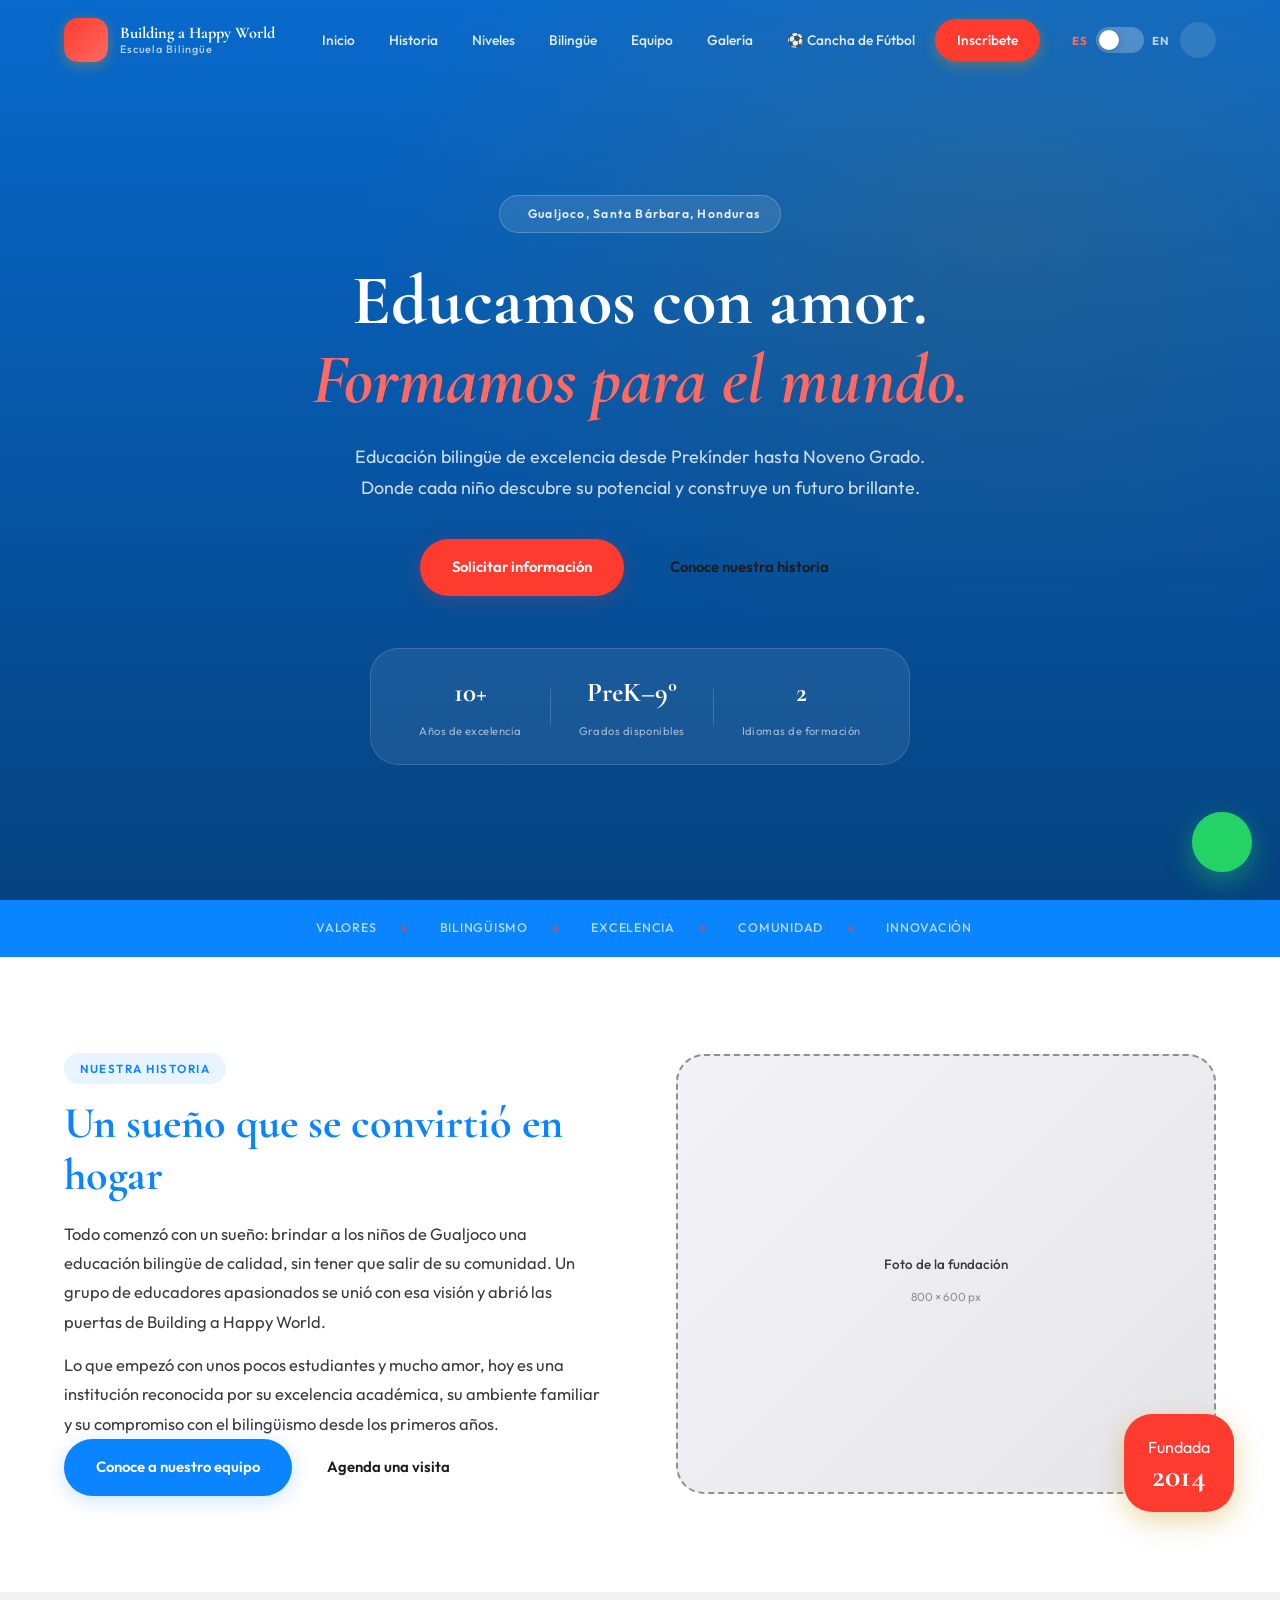
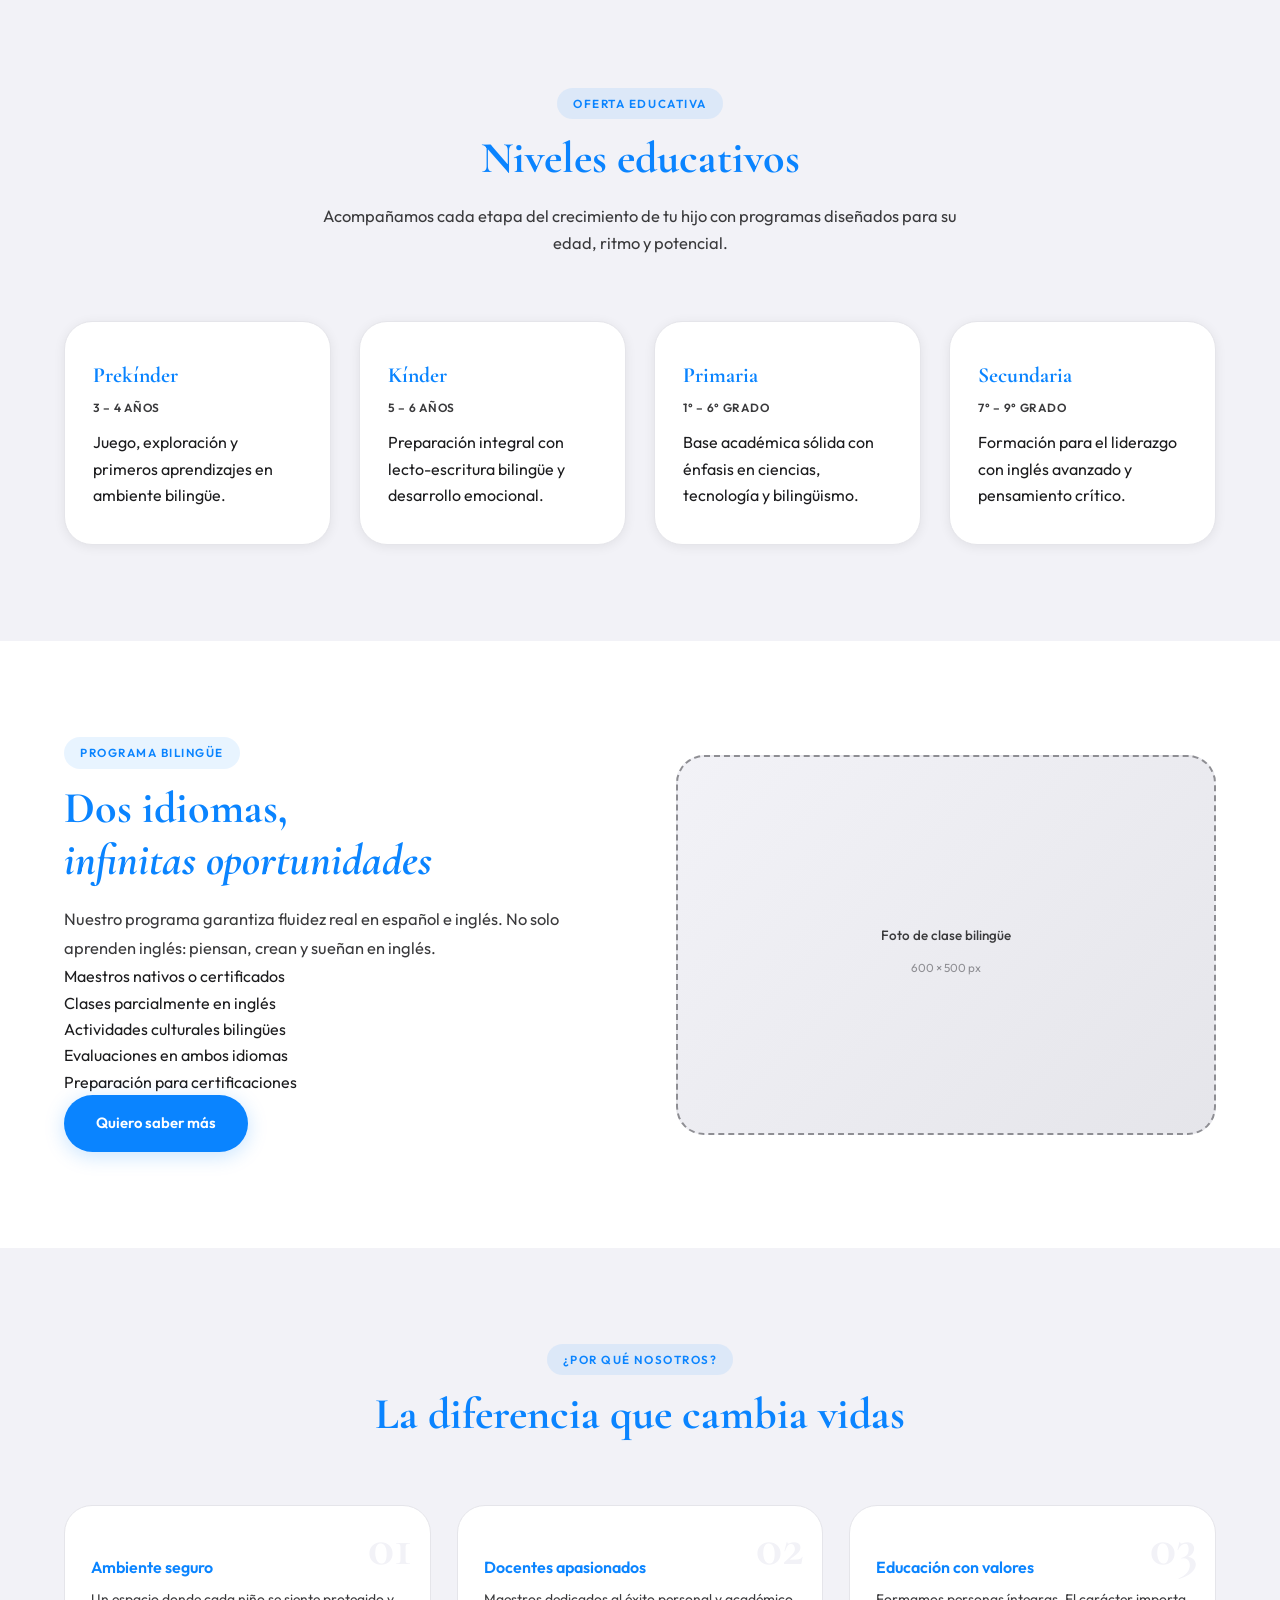
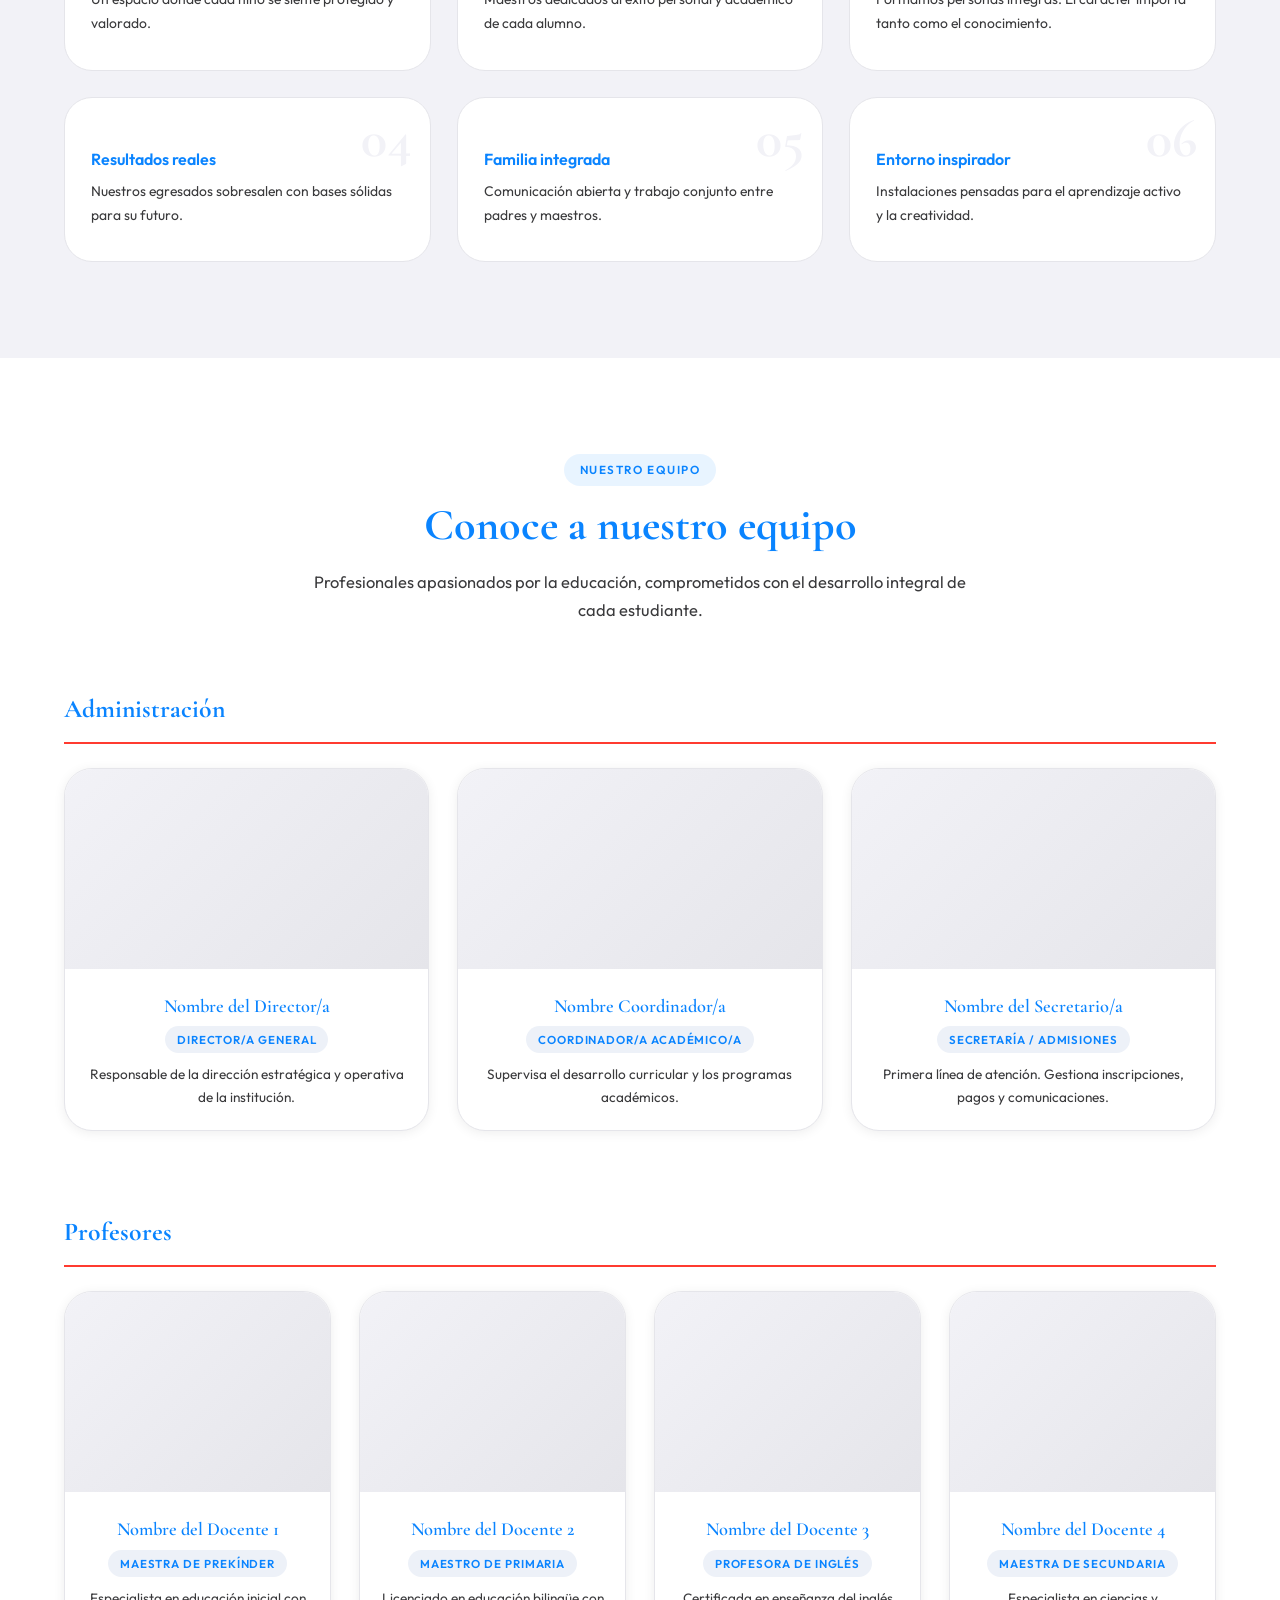
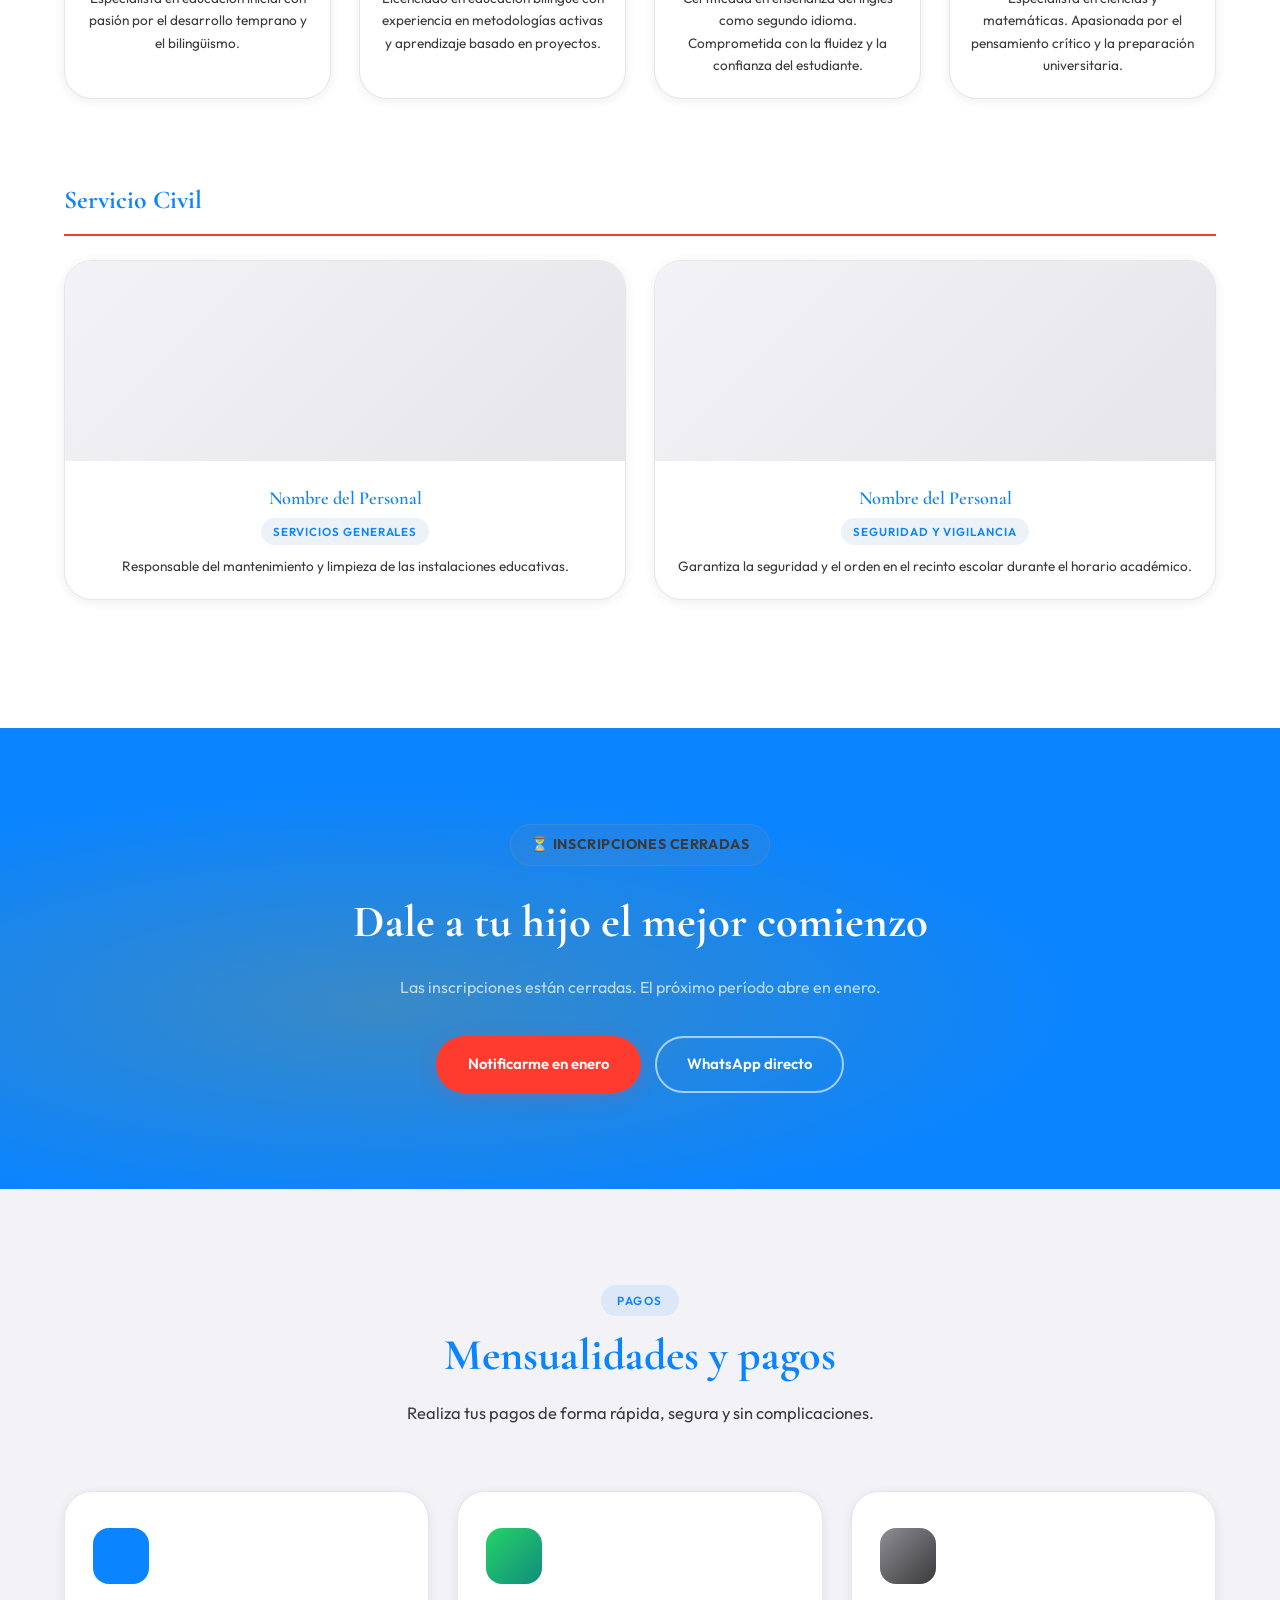
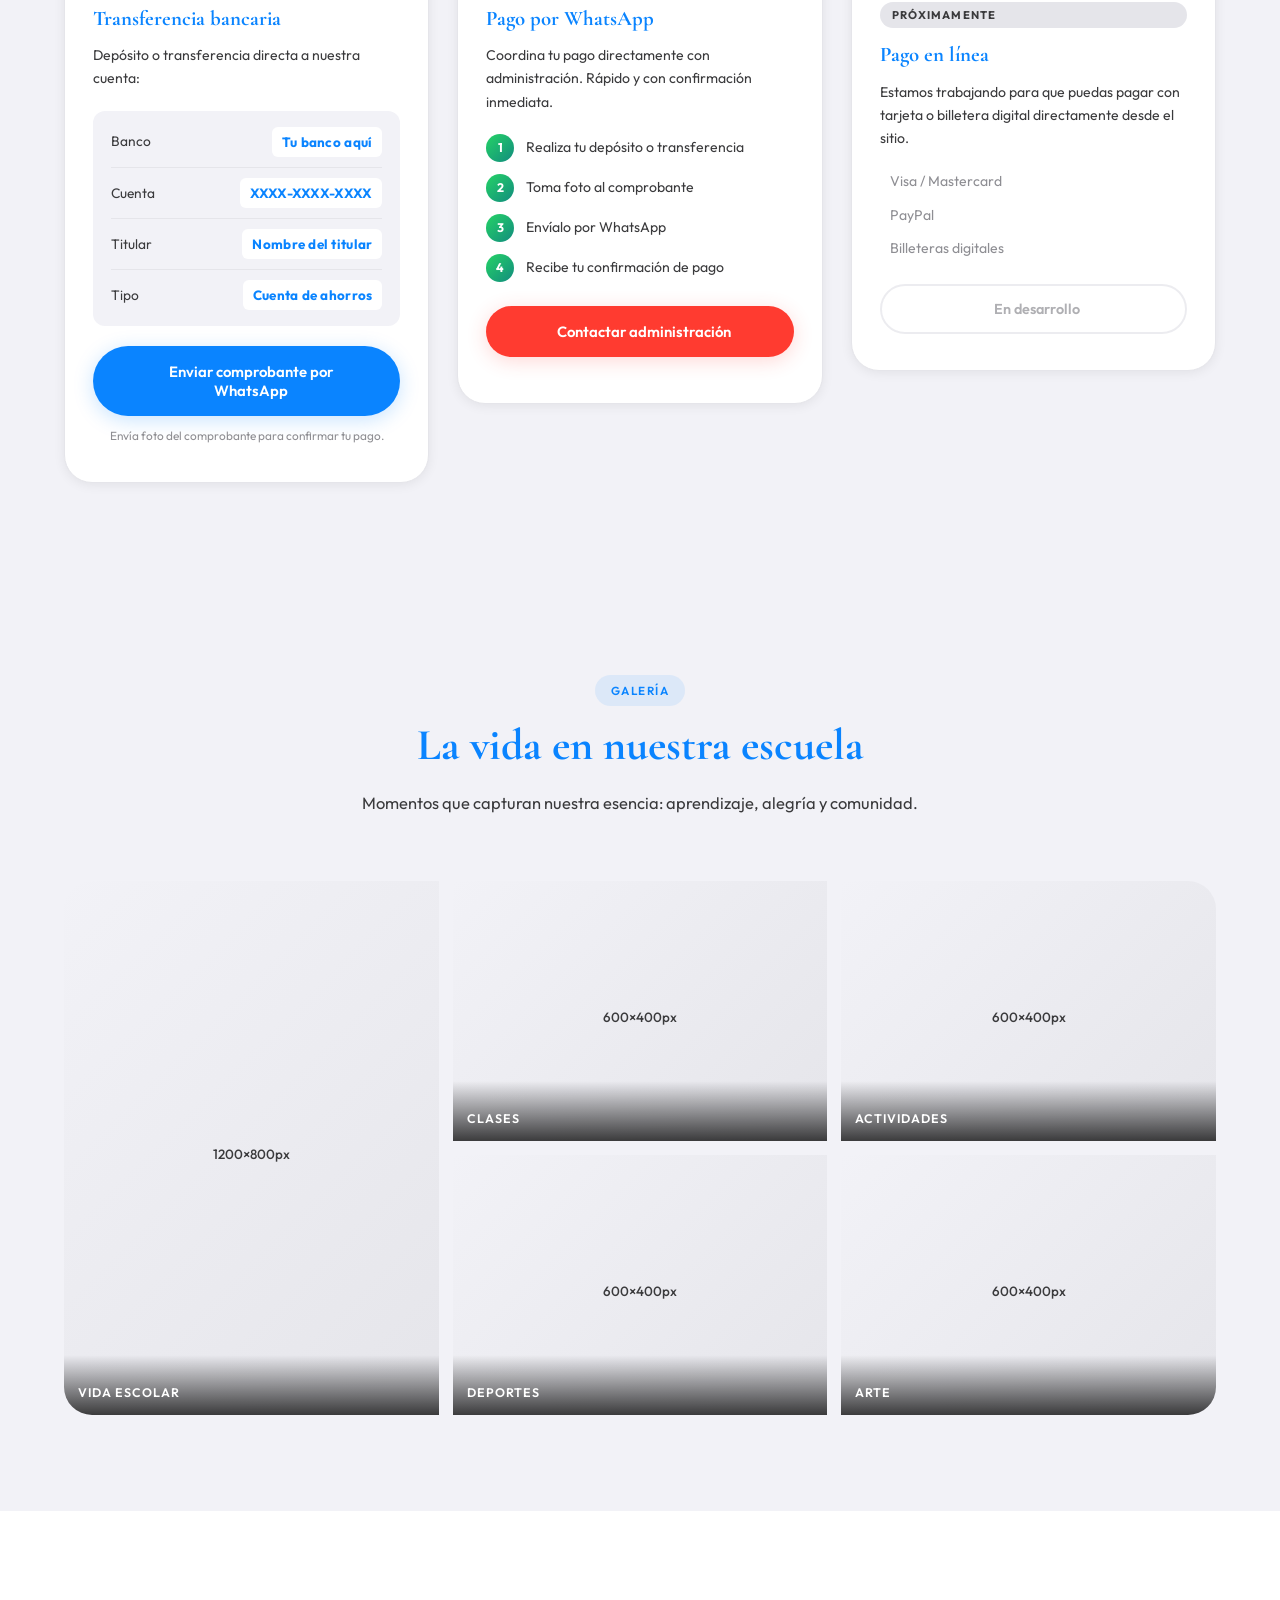
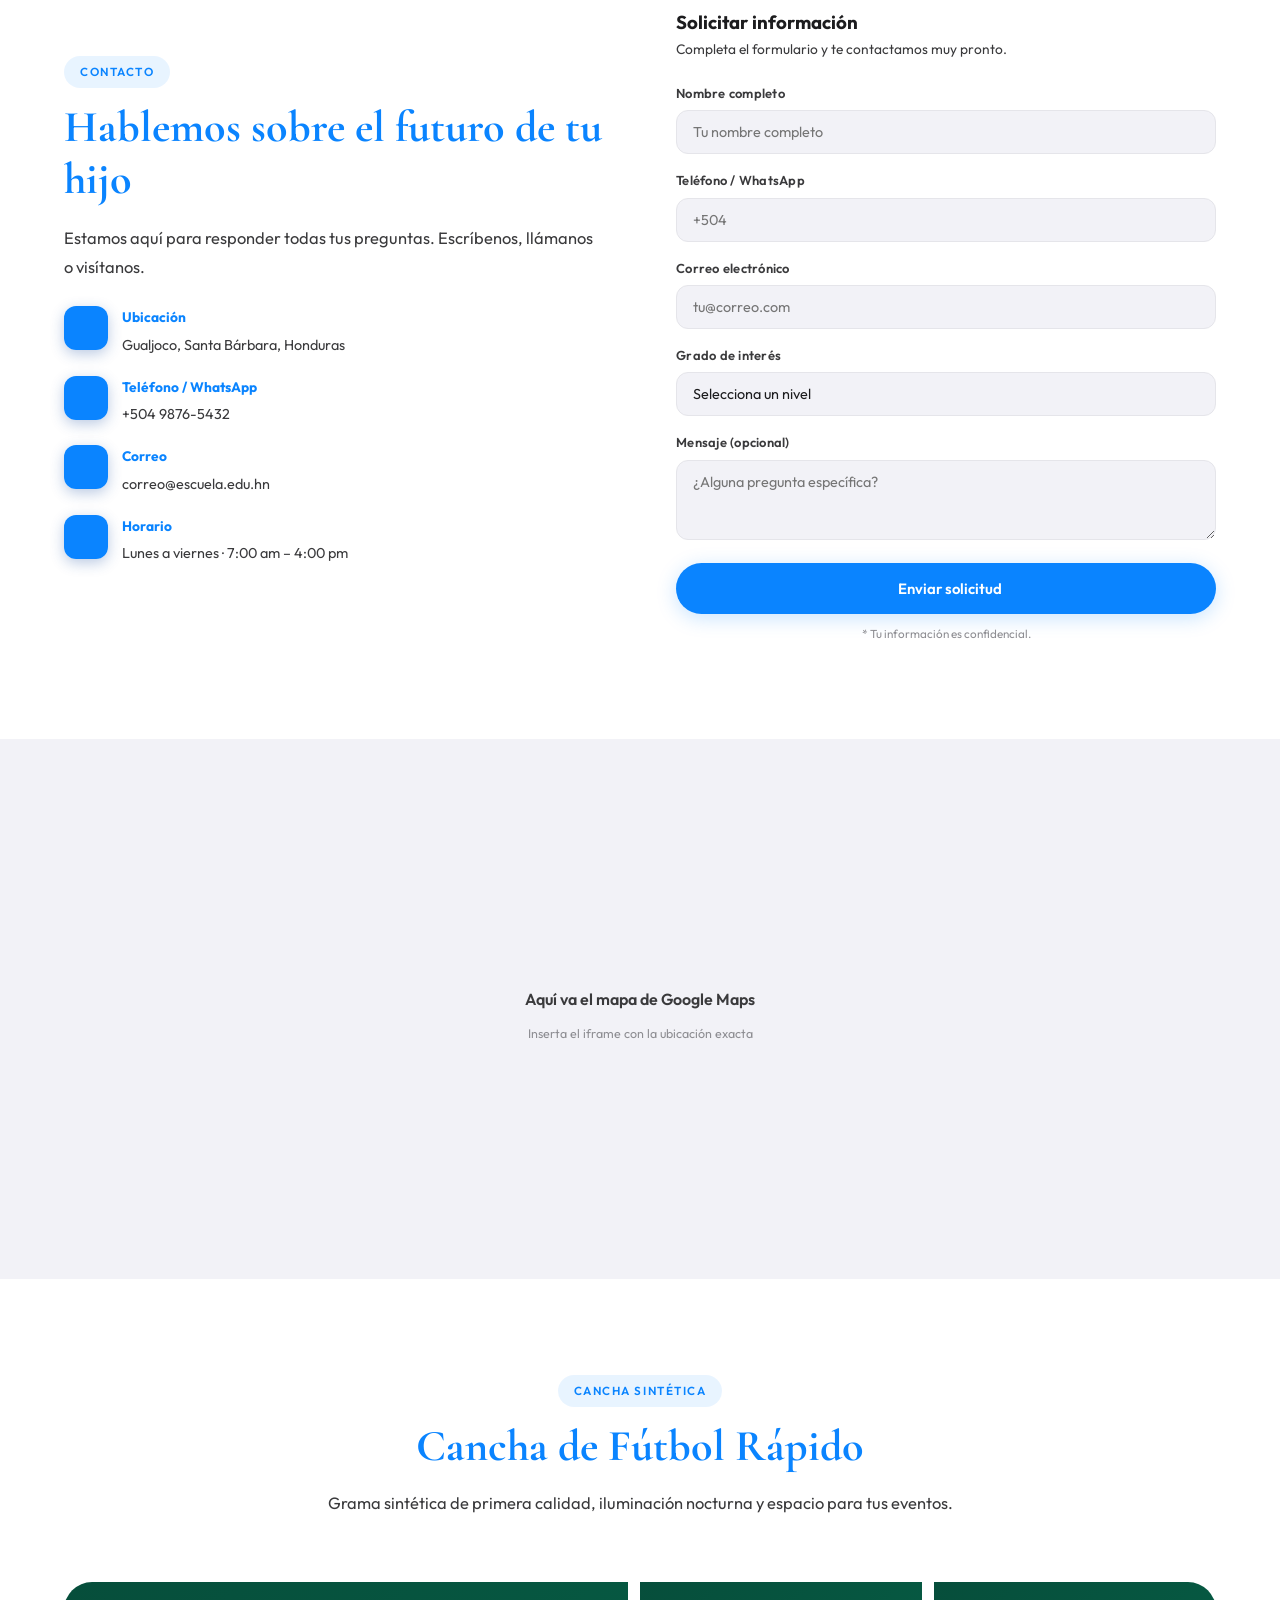
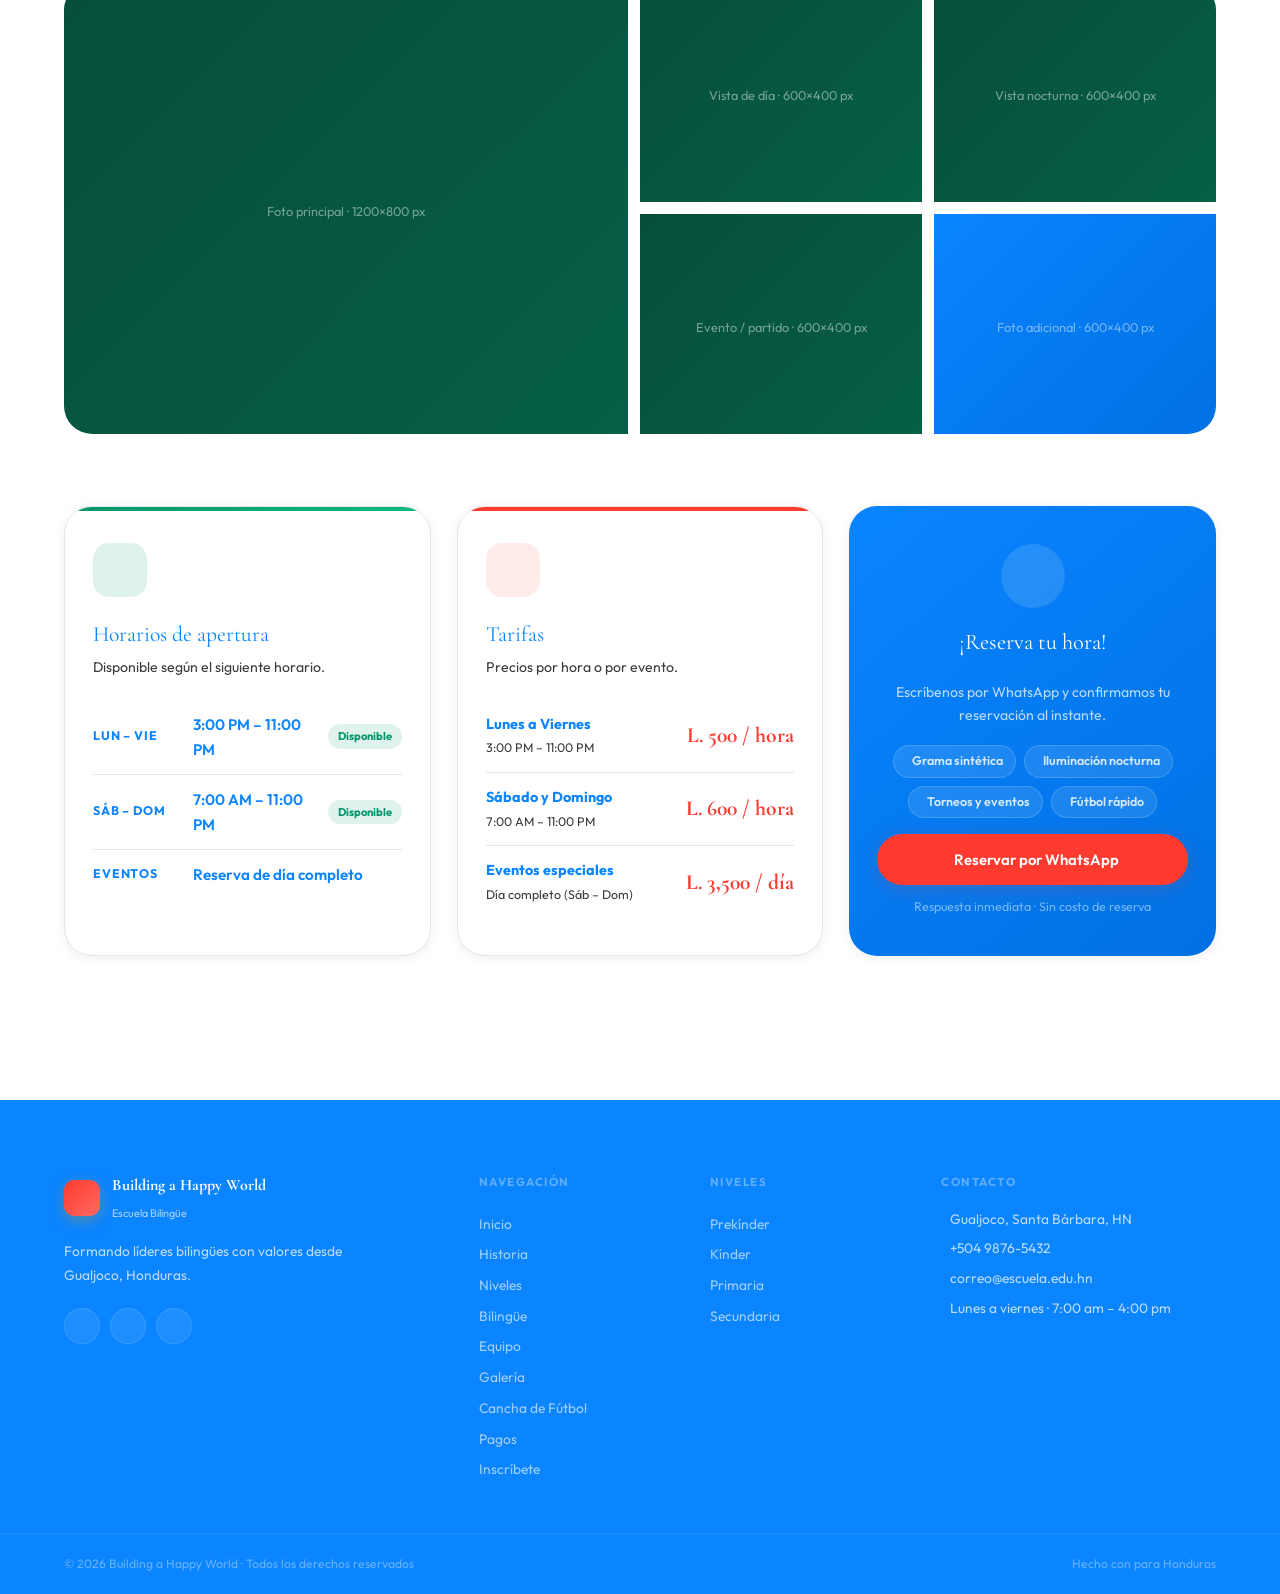
==== commit 00f3dc28: "Update index.html" ====
--- a/index.html
+++ b/index.html
@@ -477,12 +477,7 @@
     </div>
   </div>
 
-  <!-- ═══════════════════════════════════════════════════════════════
-       FOOTER
-       ═══════════════════════════════════════════════════════════════ -->
-
-
-  <!-- ══════════════════════ CANCHA DE FÚTBOL RÁPIDO ══════════════════════ -->
+ <!-- ══════════════════════ CANCHA DE FÚTBOL RÁPIDO ══════════════════════ -->
   <section class="section" id="cancha">
     <div class="container">
 
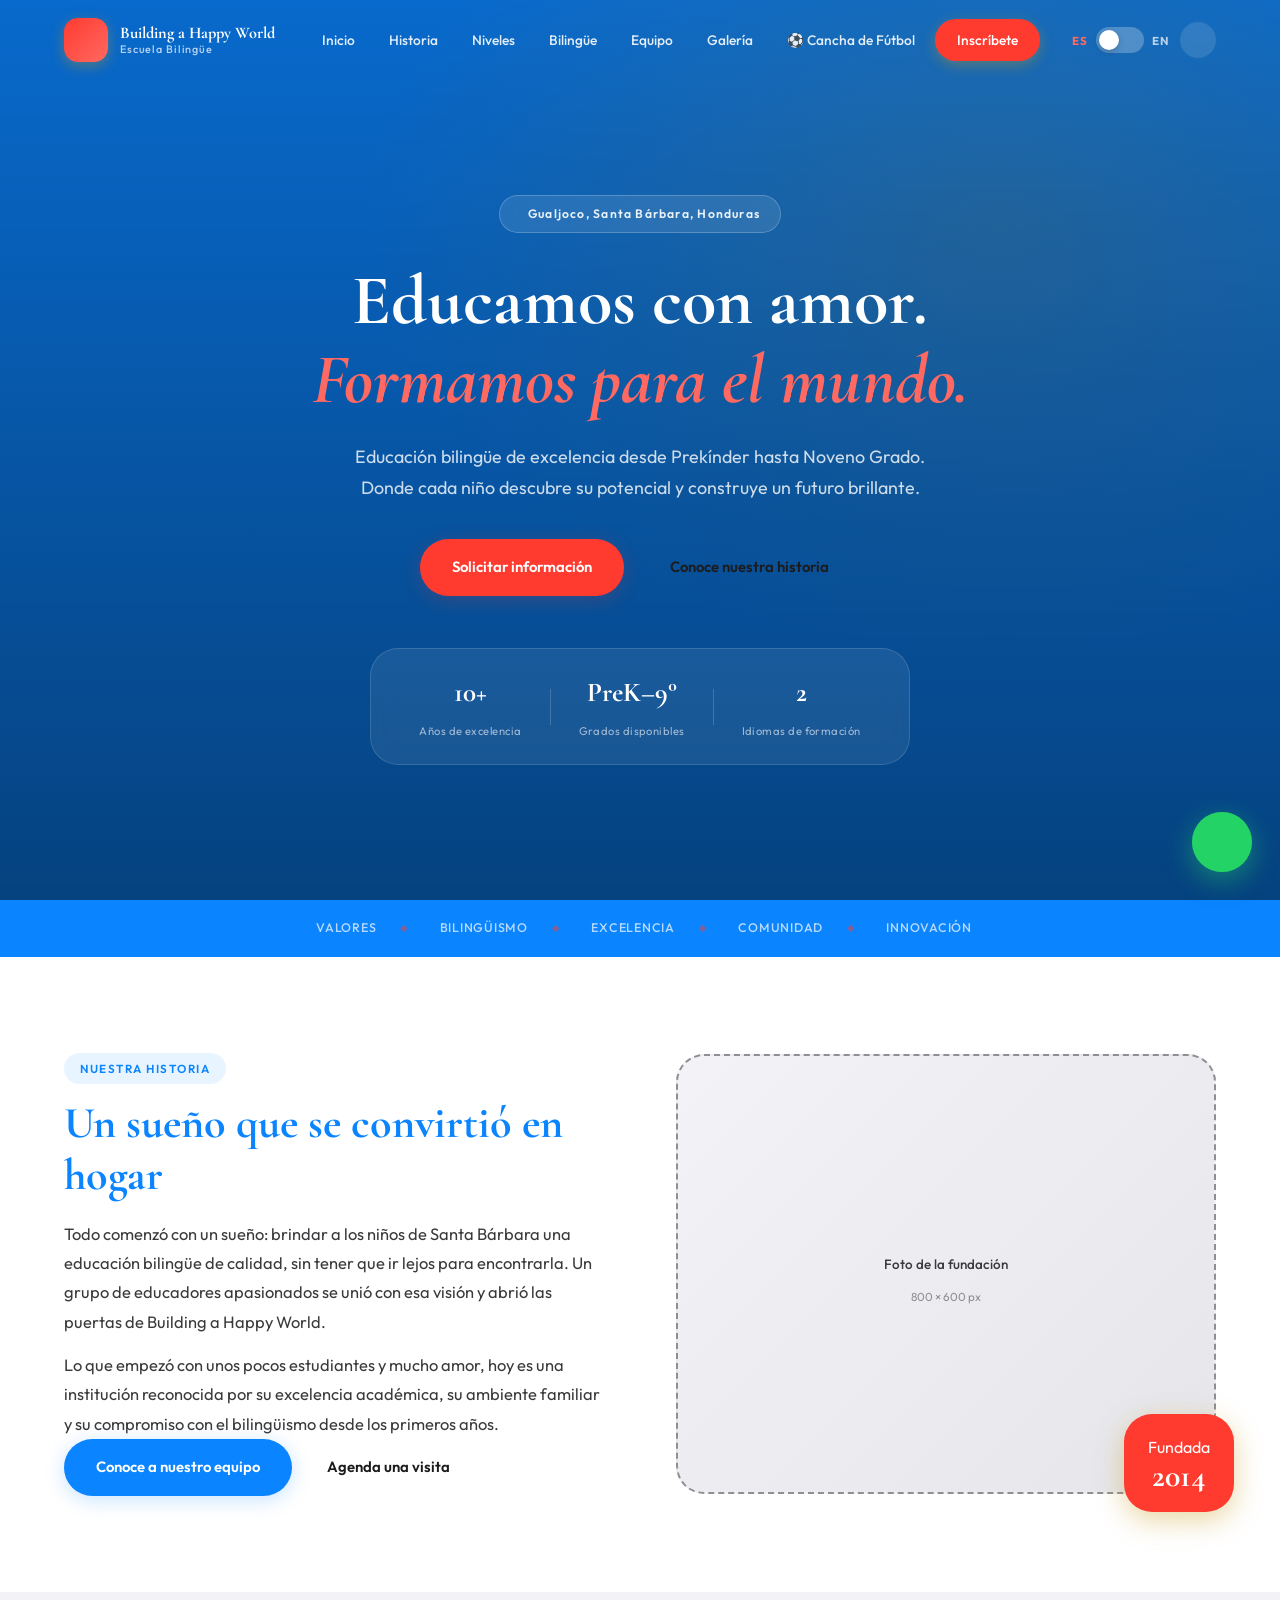
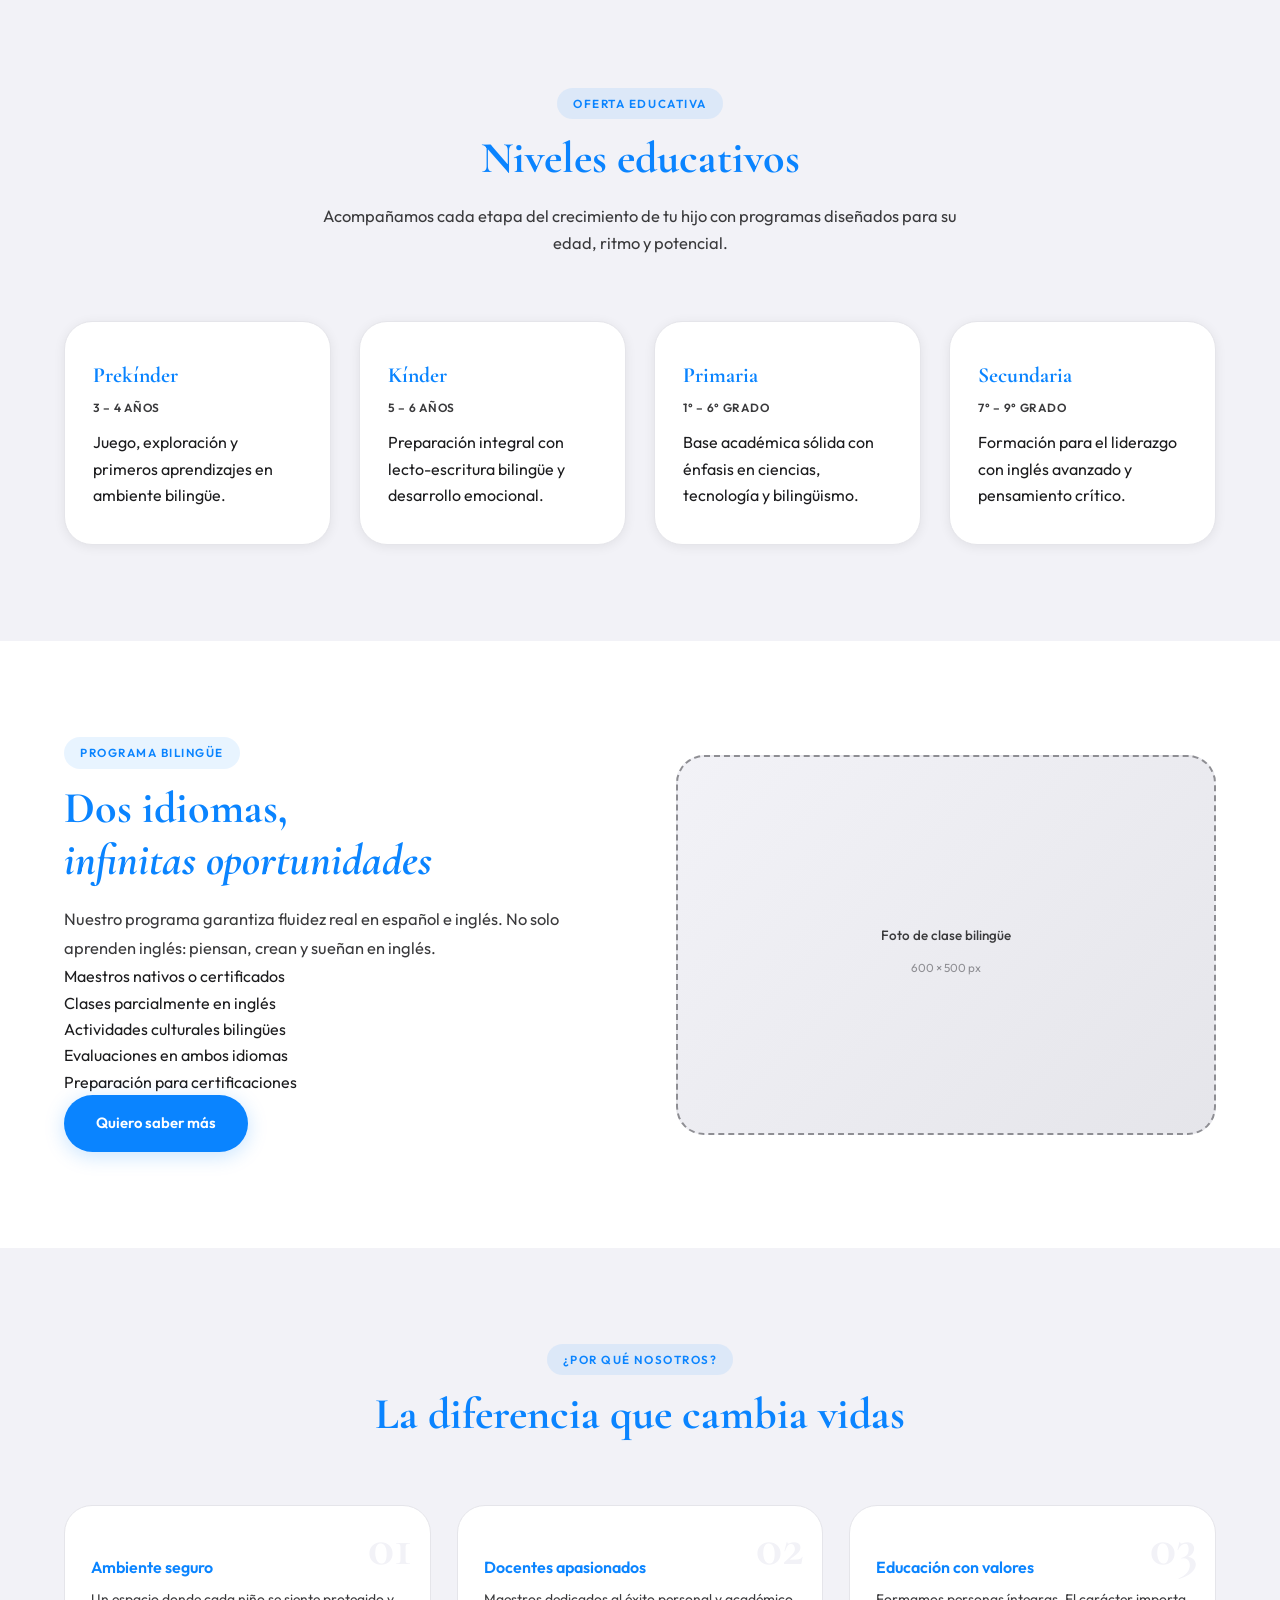
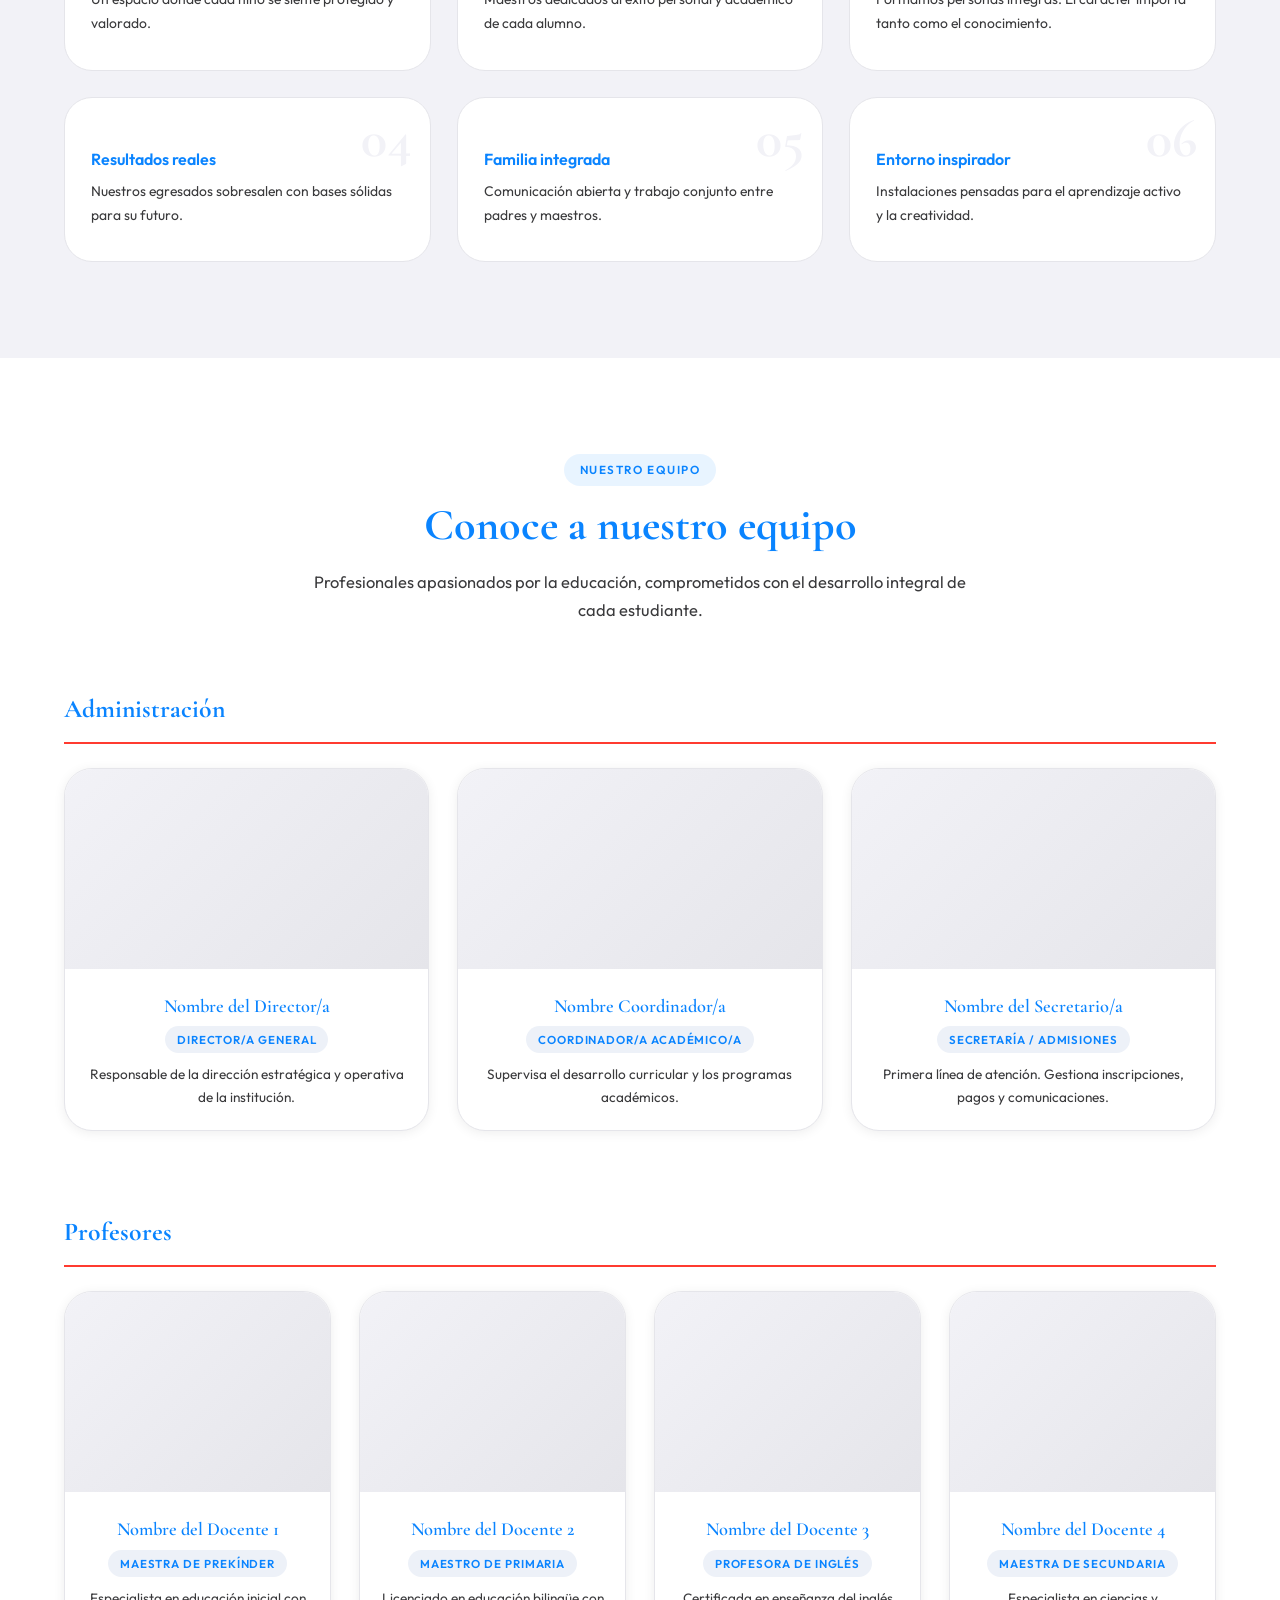
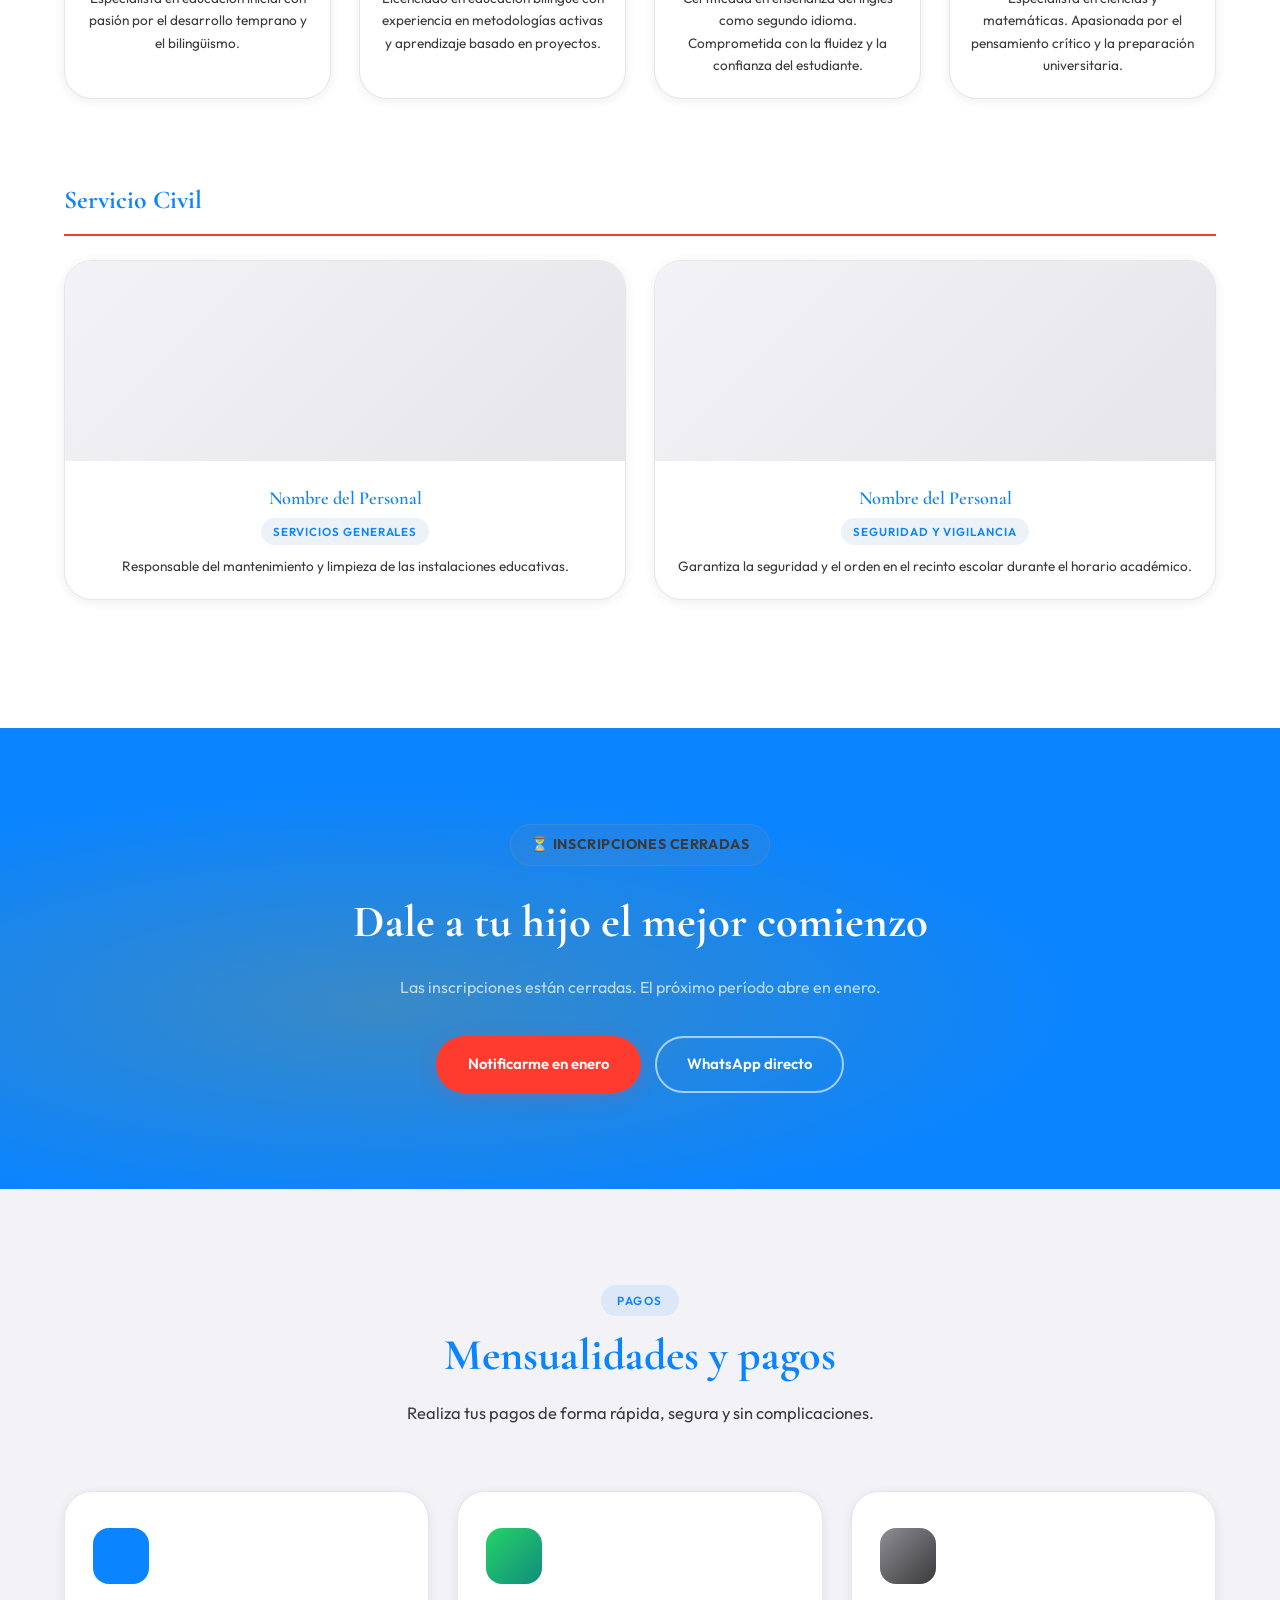
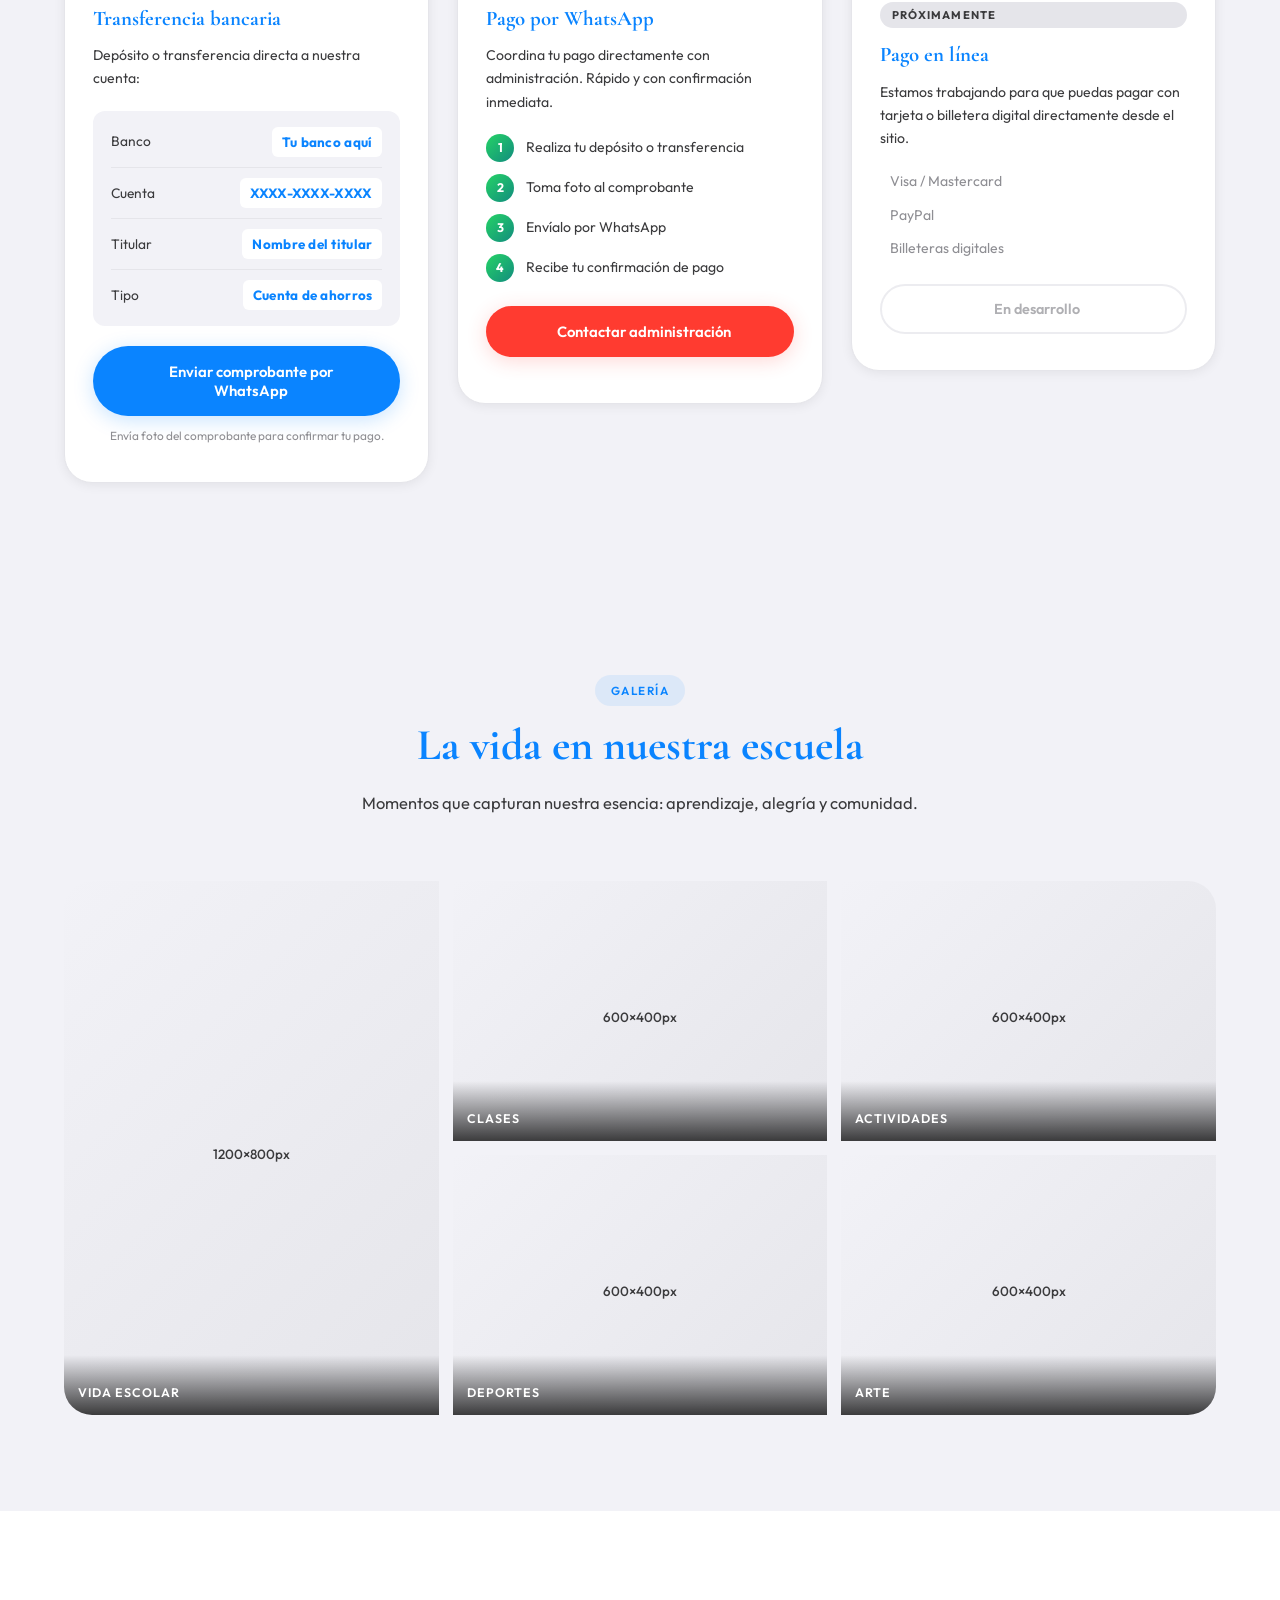
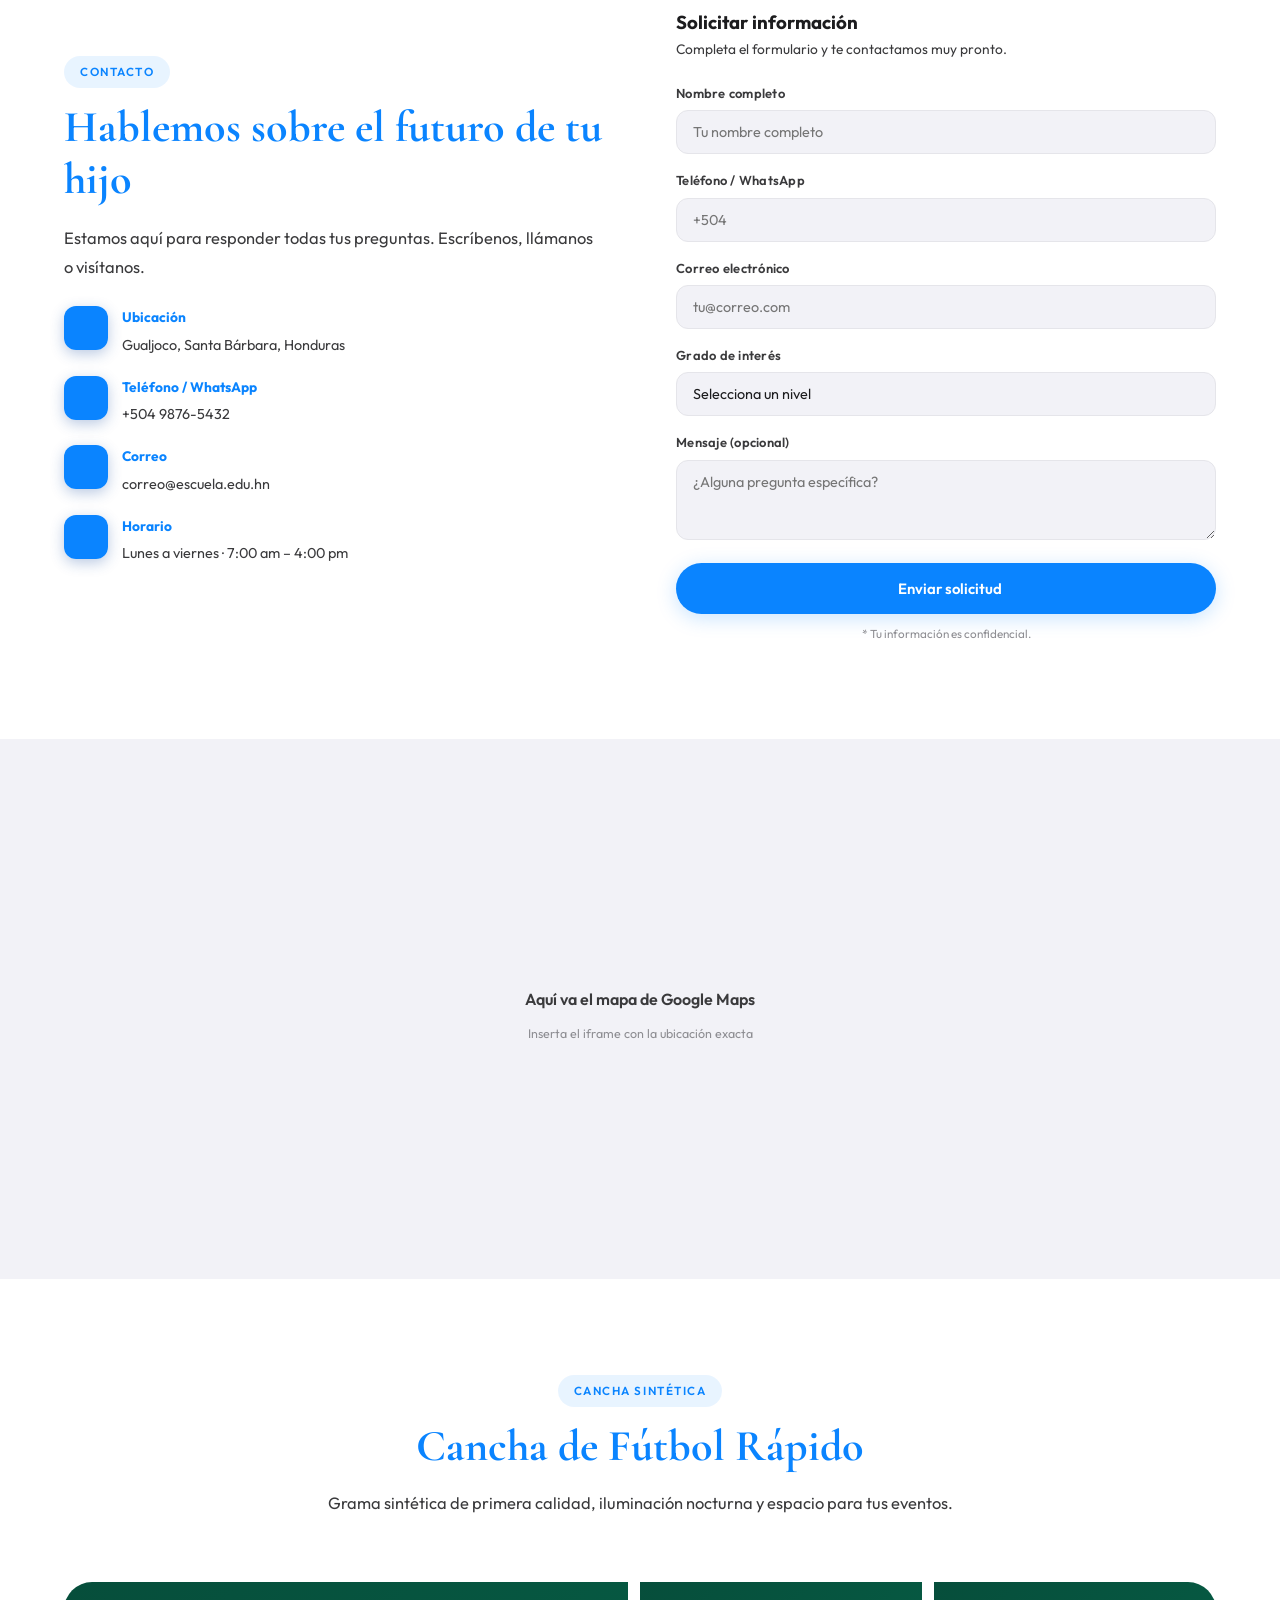
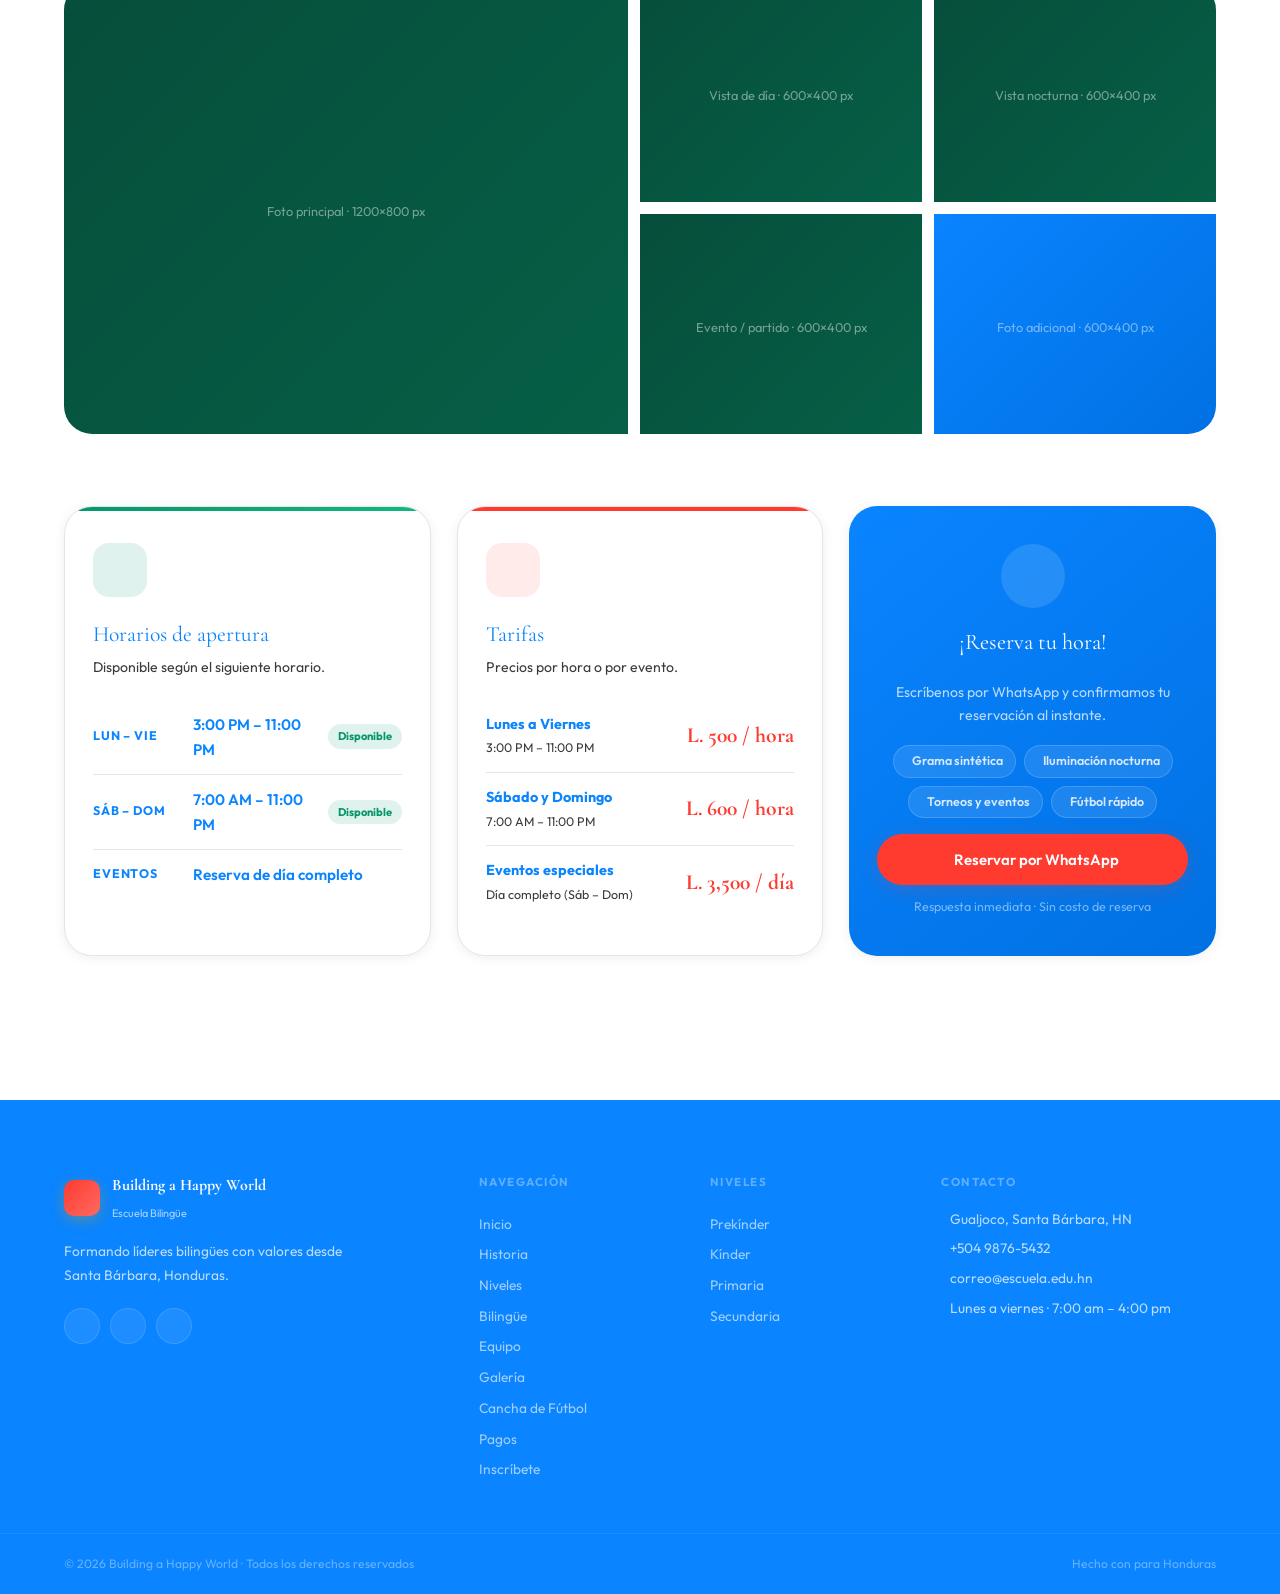
==== commit b33991c6: "Cambia Gualjoco por Santa Bárbara en historia y footer; aclara frase de la historia Co-Authored-By: " ====
--- a/index.html
+++ b/index.html
@@ -121,7 +121,7 @@
         <span class="chip" data-i18n="history.chip">Nuestra Historia</span>
         <h2 class="sec-h" data-i18n="history.title">Un sueño que se convirtió en hogar</h2>
         <p class="sec-p" data-i18n="history.p1">
-          Todo comenzó con un sueño: brindar a los niños de Gualjoco una educación bilingüe de calidad, sin tener que salir de su comunidad. Un grupo de educadores apasionados se unió con esa visión y abrió las puertas de Building a Happy World.
+          Todo comenzó con un sueño: brindar a los niños de Santa Bárbara una educación bilingüe de calidad, sin tener que ir lejos para encontrarla. Un grupo de educadores apasionados se unió con esa visión y abrió las puertas de Building a Happy World.
         </p>
         <p class="sec-p" data-i18n="history.p2">
           Lo que empezó con unos pocos estudiantes y mucho amor, hoy es una institución reconocida por su excelencia académica, su ambiente familiar y su compromiso con el bilingüismo desde los primeros años.
@@ -477,7 +477,7 @@
     </div>
   </div>
 
- <!-- ══════════════════════ CANCHA DE FÚTBOL RÁPIDO ══════════════════════ -->
+  <!-- ══════════════════════ CANCHA DE FÚTBOL RÁPIDO ══════════════════════ -->
   <section class="section" id="cancha">
     <div class="container">
 
@@ -619,7 +619,7 @@
             <div class="logo-emblem sm"><i class="ri-seedling-fill"></i></div>
             <div><b>Building a Happy World</b><span data-i18n="nav.tagline">Escuela Bilingüe</span></div>
           </div>
-          <p data-i18n="footer.desc">Formando líderes bilingües con valores desde Gualjoco, Honduras.</p>
+          <p data-i18n="footer.desc">Formando líderes bilingües con valores desde Santa Bárbara, Honduras.</p>
           <div class="footer-social">
             <a href="#" aria-label="Facebook"><i class="ri-facebook-fill"></i></a>
             <a href="#" aria-label="Instagram"><i class="ri-instagram-line"></i></a>
